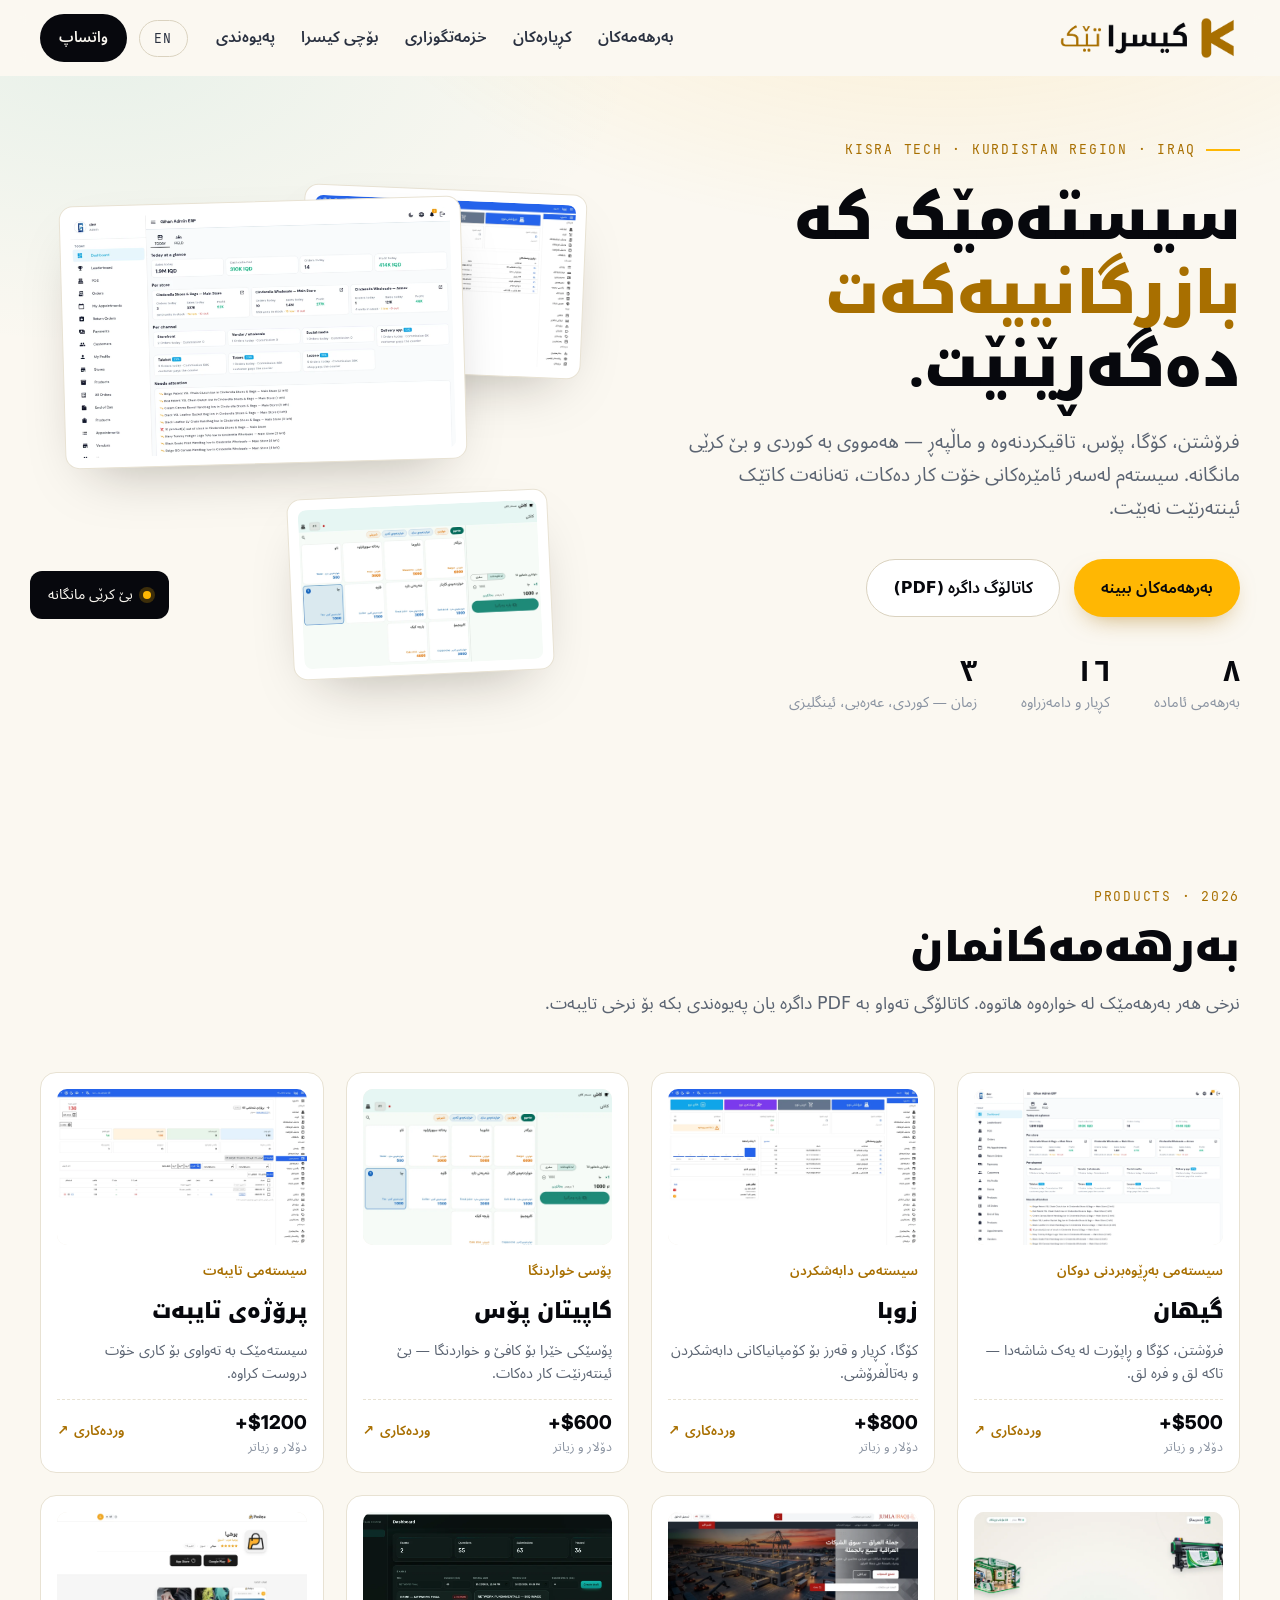
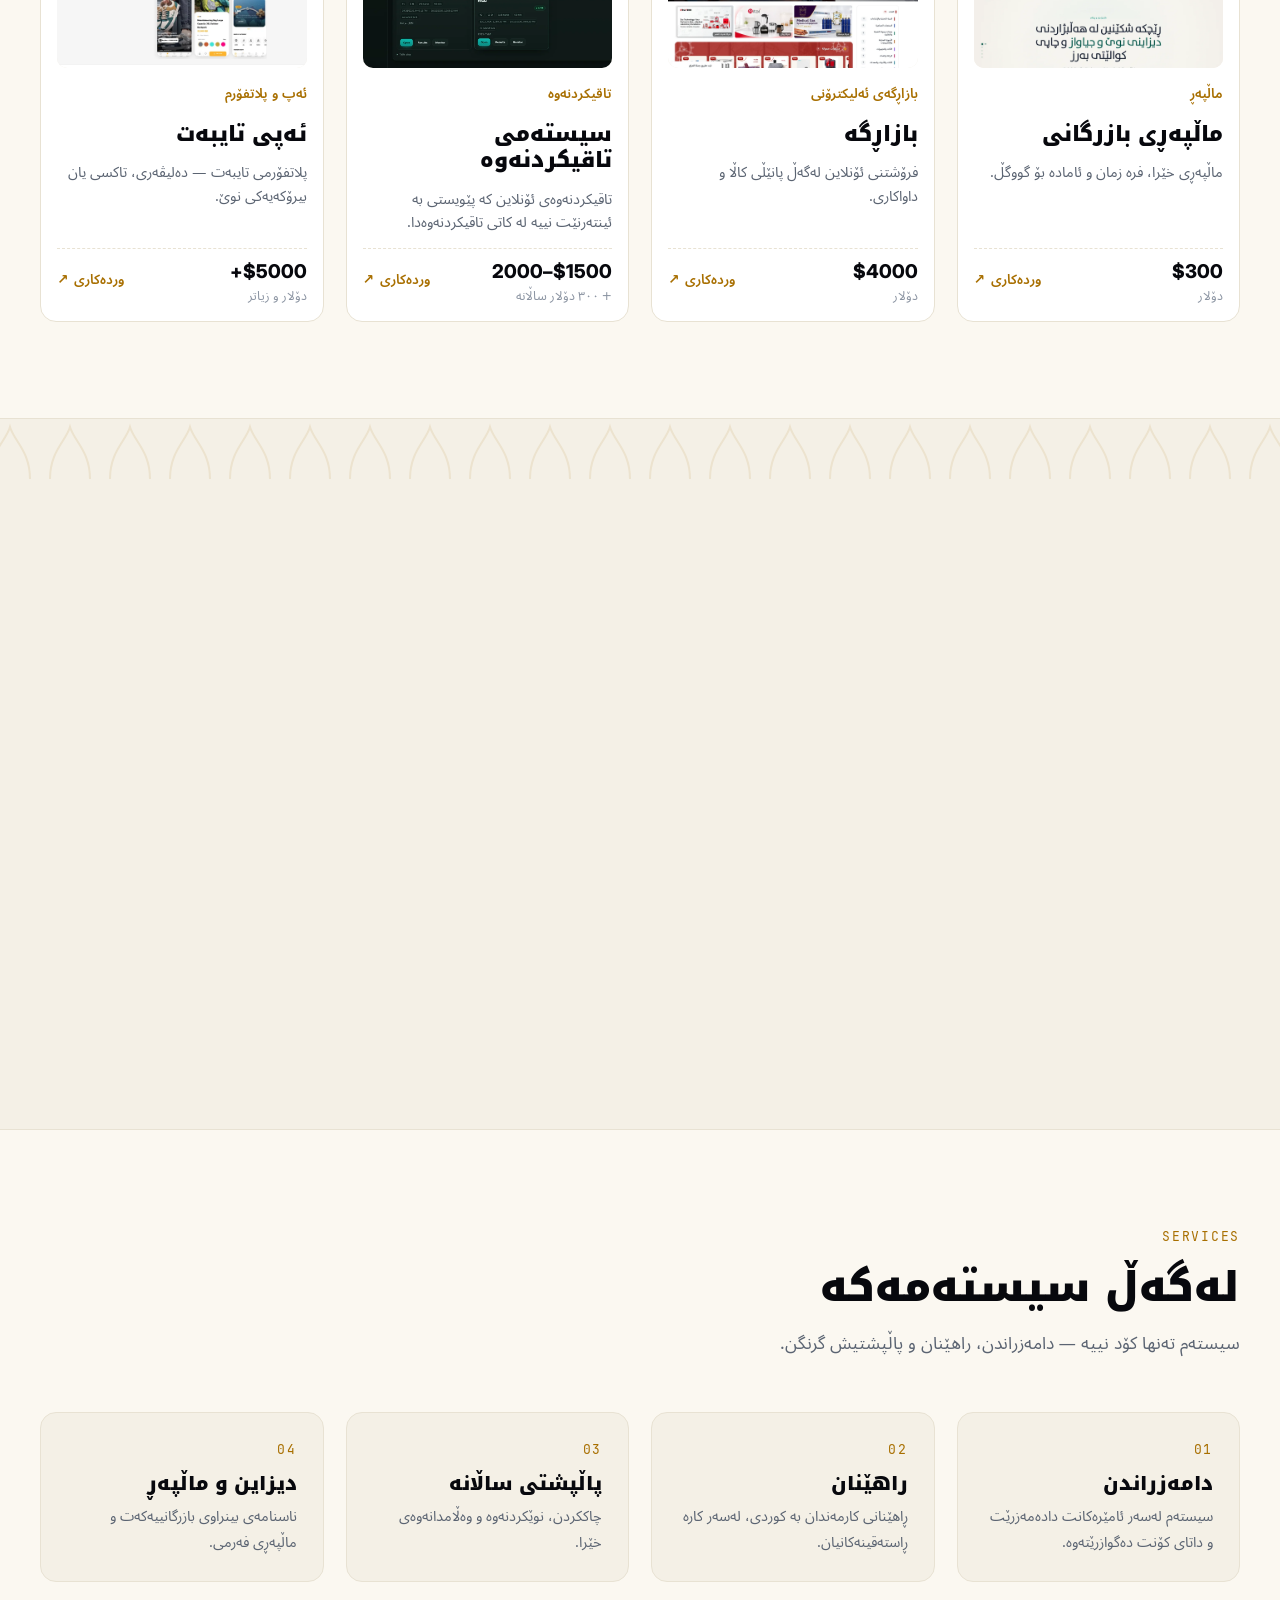
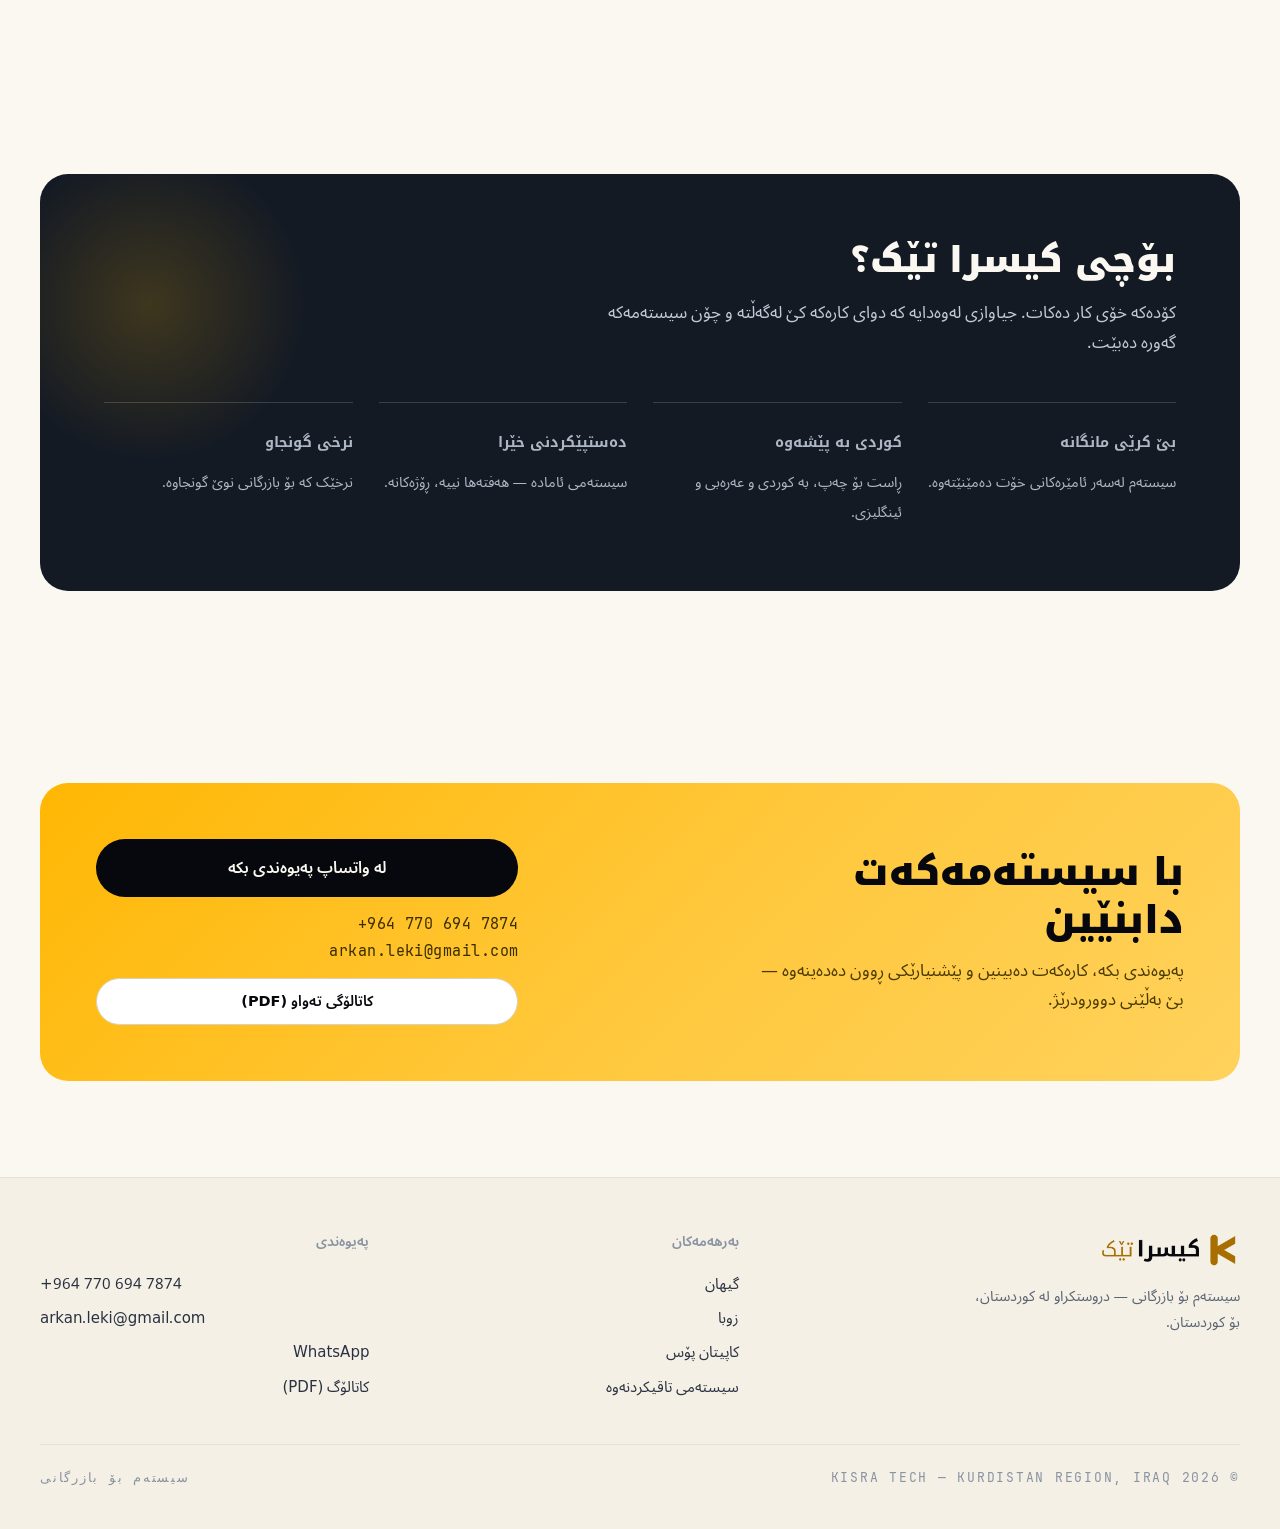
==== index.html @ eba87de1 "Structured data: drop city name per brand rule" ====
<!DOCTYPE html>
<html lang="ckb" dir="rtl">
<head>
<meta charset="utf-8">
<meta name="viewport" content="width=device-width, initial-scale=1">
<title>کیسرا تێک — سیستەم بۆ بازرگانی</title>
<meta name="description" content="کیسرا تێک سیستەمی فرۆشتن، کۆگا، پۆس و تاقیکردنەوە بۆ بازرگانی کوردستان دروست دەکات. کوردی و عەرەبی و ئینگلیزی، بێ کرێی مانگانە. Kisra Tech builds business software for Kurdistan.">
<meta name="theme-color" content="#FBF8F1">
<link rel="icon" href="assets/logo/favicon.png">
<link rel="apple-touch-icon" href="assets/logo/favicon.png">
<link rel="canonical" href="https://arkan-leki.github.io/kisra/">
<!-- Open Graph -->
<meta property="og:type" content="website">
<meta property="og:title" content="کیسرا تێک — سیستەم بۆ بازرگانی">
<meta property="og:description" content="فرۆشتن، کۆگا، پۆس و تاقیکردنەوە — سیستەمێک کە بێ کرێی مانگانە کار دەکات.">
<meta property="og:image" content="https://arkan-leki.github.io/kisra/assets/og-image.jpg">
<meta property="og:url" content="https://arkan-leki.github.io/kisra/">
<meta property="og:locale" content="ckb">
<meta property="og:locale:alternate" content="en">
<meta name="twitter:card" content="summary_large_image">
<link rel="preload" href="assets/fonts/NotoKufiArabic-Black.woff2" as="font" type="font/woff2" crossorigin>
<link rel="preload" href="assets/fonts/NotoSansArabic-Regular.woff2" as="font" type="font/woff2" crossorigin>
<link rel="stylesheet" href="css/styles.css">
<script type="application/ld+json">
{
  "@context":"https://schema.org",
  "@type":"Organization",
  "name":"Kisra Tech",
  "alternateName":"کیسرا تێک",
  "url":"https://arkan-leki.github.io/kisra/",
  "logo":"https://arkan-leki.github.io/kisra/assets/logo/mark-gold.png",
  "slogan":"Structure, in software.",
  "email":"arkan.leki@gmail.com",
  "telephone":"+9647706947874",
  "address":{"@type":"PostalAddress","addressRegion":"Kurdistan Region","addressCountry":"IQ"},
  "areaServed":{"@type":"Place","name":"Kurdistan Region, Iraq"},
  "knowsLanguage":["ckb","ar","en"]
}
</script>
</head>
<body>

<header class="nav" id="nav">
  <div class="wrap nav-in">
    <a class="brand" href="#top" aria-label="Kisra Tech">
      <img class="ku" src="assets/logo/lockup-ku.png" alt="Kisra Tech — کیسرا تێک">
      <img class="en" src="assets/logo/lockup-en.png" alt="Kisra Tech">
    </a>
    <nav class="nav-links" id="navLinks">
      <a href="#products"><span class="ku">بەرهەمەکان</span><span class="en">Products</span></a>
      <a href="#clients"><span class="ku">کڕیارەکان</span><span class="en">Clients</span></a>
      <a href="#services"><span class="ku">خزمەتگوزاری</span><span class="en">Services</span></a>
      <a href="#why"><span class="ku">بۆچی کیسرا</span><span class="en">Why Kisra</span></a>
      <a href="#contact"><span class="ku">پەیوەندی</span><span class="en">Contact</span></a>
    </nav>
    <div class="nav-actions">
      <button class="lang-btn" id="langBtn" aria-label="Switch language">EN</button>
      <a class="btn btn-ink btn-sm" href="https://wa.me/9647706947874" target="_blank" rel="noopener">
        <span class="ku">واتساپ</span><span class="en">WhatsApp</span>
      </a>
      <button class="burger" id="burger" aria-label="Menu" aria-expanded="false"><span></span><span></span><span></span></button>
    </div>
  </div>
</header>

<main id="top">

  <!-- ================= HERO ================= -->
  <section class="hero">
    <div class="wrap hero-grid">
      <div class="hero-copy">
        <div class="mono eyebrow">KISRA TECH · KURDISTAN REGION · IRAQ</div>
        <h1>
          <span class="ku">سیستەمێک کە<br><span class="accent">بازرگانییەکەت</span><br>دەگەڕێنێت.</span>
          <span class="en">Structure,<br><span class="accent">in software.</span></span>
        </h1>
        <p class="hero-sub">
          <span class="ku">فرۆشتن، کۆگا، پۆس، تاقیکردنەوە و ماڵپەڕ — هەمووی بە کوردی و بێ کرێی مانگانە. سیستەم لەسەر ئامێرەکانی خۆت کار دەکات، تەنانەت کاتێک ئینتەرنێت نەبێت.</span>
          <span class="en">Sales, stock, POS, exams and websites — in Kurdish, with no monthly fee. Software that runs on your own machines, even when the internet is down.</span>
        </p>
        <div class="hero-cta">
          <a class="btn btn-gold" href="#products"><span class="ku">بەرهەمەکان ببینە</span><span class="en">See products</span></a>
          <a class="btn btn-ghost" href="assets/pdf/kisra-catalogue-long-a4.pdf" download>
            <span class="ku">کاتالۆگ داگرە (PDF)</span><span class="en">Download catalogue</span>
          </a>
        </div>
        <div class="hero-stats">
          <div class="stat"><b class="ku">٨</b><b class="en">8</b><span class="ku">بەرهەمی ئامادە</span><span class="en">products</span></div>
          <div class="stat"><b class="ku">١٦</b><b class="en">16</b><span class="ku">کڕیار و دامەزراوە</span><span class="en">clients</span></div>
          <div class="stat"><b class="ku">٣</b><b class="en">3</b><span class="ku">زمان — کوردی، عەرەبی، ئینگلیزی</span><span class="en">languages</span></div>
        </div>
      </div>
      <div class="collage" aria-hidden="true">
        <div class="shot-card shot-a"><img src="assets/shots/gihan.webp" alt="" loading="eager"></div>
        <div class="shot-card shot-b"><img src="assets/shots/zuba.webp" alt="" loading="lazy"></div>
        <div class="shot-card shot-c"><img src="assets/shots/kapitan.webp" alt="" loading="lazy"></div>
        <div class="badge-float"><span class="dot"></span><span class="ku">بێ کرێی مانگانە</span><span class="en">No monthly fee</span></div>
      </div>
    </div>
  </section>

  <!-- ================= PRODUCTS ================= -->
  <section class="section" id="products">
    <div class="wrap">
      <div class="section-head reveal">
        <div class="mono kicker">PRODUCTS · 2026</div>
        <h2><span class="ku">بەرهەمەکانمان</span><span class="en">Our products</span></h2>
        <p><span class="ku">نرخی هەر بەرهەمێک لە خوارەوە هاتووە. کاتالۆگی تەواو بە PDF داگرە یان پەیوەندی بکە بۆ نرخی تایبەت.</span>
           <span class="en">Starting prices are shown. Download the full catalogue or get in touch for a tailored quote.</span></p>
      </div>

      <div class="products-grid">
        <!-- 1 -->
        <article class="product reveal">
          <div class="product-shot"><img src="assets/shots/gihan.webp" alt="Gihan dashboard" loading="lazy"></div>
          <div class="product-kind"><span class="ku">سیستەمی بەڕێوەبردنی دوکان</span><span class="en">Retail ERP</span></div>
          <h3><span class="ku">گیهان</span><span class="en">Gihan</span></h3>
          <p><span class="ku">فرۆشتن، کۆگا و ڕاپۆرت لە یەک شاشەدا — تاکە لق و فرە لق.</span><span class="en">Sales, stock and reports in one screen — single or multi-branch.</span></p>
          <div class="product-foot">
            <div class="price">$500+<small class="ku">دۆلار و زیاتر</small><small class="en">from</small></div>
            <a class="product-link" href="assets/pdf/kisra-gihan-sheet.pdf" download><span class="ku">وردەکاری</span><span class="en">Details</span> ↗</a>
          </div>
        </article>
        <!-- 2 -->
        <article class="product reveal">
          <div class="product-shot"><img src="assets/shots/zuba.webp" alt="Zuba dashboard" loading="lazy"></div>
          <div class="product-kind"><span class="ku">سیستەمی دابەشکردن</span><span class="en">Distribution ERP</span></div>
          <h3><span class="ku">زوبا</span><span class="en">Zuba</span></h3>
          <p><span class="ku">کۆگا، کڕیار و قەرز بۆ کۆمپانیاکانی دابەشکردن و بەتاڵفرۆشی.</span><span class="en">Stock, customers and debt for distribution and wholesale companies.</span></p>
          <div class="product-foot">
            <div class="price">$800+<small class="ku">دۆلار و زیاتر</small><small class="en">from</small></div>
            <a class="product-link" href="assets/pdf/kisra-zuba-sheet.pdf" download><span class="ku">وردەکاری</span><span class="en">Details</span> ↗</a>
          </div>
        </article>
        <!-- 3 -->
        <article class="product reveal">
          <div class="product-shot"><img src="assets/shots/kapitan.webp" alt="Kapitan POS" loading="lazy"></div>
          <div class="product-kind"><span class="ku">پۆسی خواردنگا</span><span class="en">Café POS</span></div>
          <h3><span class="ku">کاپیتان پۆس</span><span class="en">Kapitan POS</span></h3>
          <p><span class="ku">پۆسێکی خێرا بۆ کافێ و خواردنگا — بێ ئینتەرنێت کار دەکات.</span><span class="en">A fast POS for cafés and restaurants — works fully offline.</span></p>
          <div class="product-foot">
            <div class="price">$600+<small class="ku">دۆلار و زیاتر</small><small class="en">from</small></div>
            <a class="product-link" href="assets/pdf/kisra-kapitan-sheet.pdf" download><span class="ku">وردەکاری</span><span class="en">Details</span> ↗</a>
          </div>
        </article>
        <!-- 4 -->
        <article class="product reveal">
          <div class="product-shot"><img src="assets/shots/custom.webp" alt="Custom ERP" loading="lazy"></div>
          <div class="product-kind"><span class="ku">سیستەمی تایبەت</span><span class="en">Custom ERP</span></div>
          <h3><span class="ku">پرۆژەی تایبەت</span><span class="en">Custom ERP</span></h3>
          <p><span class="ku">سیستەمێک بە تەواوی بۆ کاری خۆت دروست کراوە.</span><span class="en">A system built around your workflow, end to end.</span></p>
          <div class="product-foot">
            <div class="price">$1200+<small class="ku">دۆلار و زیاتر</small><small class="en">from</small></div>
            <a class="product-link" href="assets/pdf/kisra-custom-sheet.pdf" download><span class="ku">وردەکاری</span><span class="en">Details</span> ↗</a>
          </div>
        </article>
        <!-- 5 -->
        <article class="product reveal">
          <div class="product-shot"><img src="assets/shots/website-shaz.webp" alt="Business website" loading="lazy"></div>
          <div class="product-kind"><span class="ku">ماڵپەڕ</span><span class="en">Website</span></div>
          <h3><span class="ku">ماڵپەڕی بازرگانی</span><span class="en">Business website</span></h3>
          <p><span class="ku">ماڵپەڕی خێرا، فرە زمان و ئامادە بۆ گووگڵ.</span><span class="en">Fast, multilingual and search-ready company site.</span></p>
          <div class="product-foot">
            <div class="price">$300<small class="ku">دۆلار</small><small class="en">one-time</small></div>
            <a class="product-link" href="assets/pdf/kisra-website-sheet.pdf" download><span class="ku">وردەکاری</span><span class="en">Details</span> ↗</a>
          </div>
        </article>
        <!-- 6 -->
        <article class="product reveal">
          <div class="product-shot"><img src="assets/shots/ecommerce-jumla.webp" alt="E-commerce" loading="lazy"></div>
          <div class="product-kind"><span class="ku">بازاڕگەی ئەلیکترۆنی</span><span class="en">E-commerce</span></div>
          <h3><span class="ku">بازاڕگە</span><span class="en">Marketplace</span></h3>
          <p><span class="ku">فرۆشتنی ئۆنلاین لەگەڵ پانێڵی کاڵا و داواکاری.</span><span class="en">Online selling with a full product and order panel.</span></p>
          <div class="product-foot">
            <div class="price">$4000<small class="ku">دۆلار</small><small class="en">one-time</small></div>
            <a class="product-link" href="assets/pdf/kisra-ecommerce-sheet.pdf" download><span class="ku">وردەکاری</span><span class="en">Details</span> ↗</a>
          </div>
        </article>
        <!-- 7 -->
        <article class="product reveal">
          <div class="product-shot"><img src="assets/shots/exam-puplis.webp" alt="Exam system" loading="lazy"></div>
          <div class="product-kind"><span class="ku">تاقیکردنەوە</span><span class="en">Exam system</span></div>
          <h3><span class="ku">سیستەمی تاقیکردنەوە</span><span class="en">Exam system</span></h3>
          <p><span class="ku">تاقیکردنەوەی ئۆنلاین کە پێویستی بە ئینتەرنێت نییە لە کاتی تاقیکردنەوەدا.</span><span class="en">Online exams that need no internet during the test.</span></p>
          <div class="product-foot">
            <div class="price">$1500–2000<small class="ku">+ ٣٠٠ دۆلار ساڵانە</small><small class="en">+ $300/yr</small></div>
            <a class="product-link" href="assets/pdf/kisra-exam-sheet.pdf" download><span class="ku">وردەکاری</span><span class="en">Details</span> ↗</a>
          </div>
        </article>
        <!-- 8 -->
        <article class="product reveal">
          <div class="product-shot"><img src="assets/shots/app-poshya.webp" alt="Custom app" loading="lazy"></div>
          <div class="product-kind"><span class="ku">ئەپ و پلاتفۆرم</span><span class="en">App & platform</span></div>
          <h3><span class="ku">ئەپی تایبەت</span><span class="en">Custom app</span></h3>
          <p><span class="ku">پلاتفۆرمی تایبەت — دەلیڤەری، تاکسی یان بیرۆکەیەکی نوێ.</span><span class="en">A platform of your own — delivery, taxi or a new idea.</span></p>
          <div class="product-foot">
            <div class="price">$5000+<small class="ku">دۆلار و زیاتر</small><small class="en">from</small></div>
            <a class="product-link" href="assets/pdf/kisra-app-sheet.pdf" download><span class="ku">وردەکاری</span><span class="en">Details</span> ↗</a>
          </div>
        </article>
      </div>
    </div>
  </section>

  <!-- ================= CLIENTS ================= -->
  <section class="section clients" id="clients">
    <div class="wrap">
      <h2 class="reveal"><span class="ku">متمانەپێکراو لەلایەن ١٦ کۆمپانیا و دامەزراوە</span><span class="en">Trusted by 16 companies and institutions</span></h2>
      <p class="clients-lead reveal"><span class="ku">سیستەم و ماڵپەڕی ئەم کۆمپانیایانە ئێمە دروستمان کردووە و هەندێکیان هەتا ئێستاش پێیان کار دەکەن.</span><span class="en">We built the systems and sites for these organisations — several still run them today.</span></p>
      <div class="clients-grid reveal" id="clientsGrid">
        <div class="client"><img src="assets/clients/gihan-placeholder.png" alt="" hidden></div>
      </div>
    </div>
  </section>

  <!-- ================= SERVICES ================= -->
  <section class="section" id="services">
    <div class="wrap">
      <div class="section-head reveal">
        <div class="mono kicker">SERVICES</div>
        <h2><span class="ku">لەگەڵ سیستەمەکە</span><span class="en">Along with the system</span></h2>
        <p><span class="ku">سیستەم تەنها کۆد نییە — دامەزراندن، راهێنان و پاڵپشتیش گرنگن.</span><span class="en">Software is not just code — setup, training and support matter as much.</span></p>
      </div>
      <div class="services-grid">
        <div class="service reveal"><div class="num">01</div><h3><span class="ku">دامەزراندن</span><span class="en">Setup</span></h3><p><span class="ku">سیستەم لەسەر ئامێرەکانت دادەمەزرێت و داتای کۆنت دەگوازرێتەوە.</span><span class="en">We install it on your machines and migrate your existing data.</span></p></div>
        <div class="service reveal"><div class="num">02</div><h3><span class="ku">راهێنان</span><span class="en">Training</span></h3><p><span class="ku">ڕاهێنانی کارمەندان بە کوردی، لەسەر کارە ڕاستەقینەکانیان.</span><span class="en">Staff training in Kurdish, on their real daily tasks.</span></p></div>
        <div class="service reveal"><div class="num">03</div><h3><span class="ku">پاڵپشتی ساڵانە</span><span class="en">Yearly support</span></h3><p><span class="ku">چاککردن، نوێکردنەوە و وەڵامدانەوەی خێرا.</span><span class="en">Fixes, updates and fast answers when something breaks.</span></p></div>
        <div class="service reveal"><div class="num">04</div><h3><span class="ku">دیزاین و ماڵپەڕ</span><span class="en">Design & web</span></h3><p><span class="ku">ناسنامەی بینراوی بازرگانییەکەت و ماڵپەڕی فەرمی.</span><span class="en">A visual identity and an official website to match.</span></p></div>
      </div>
    </div>
  </section>

  <!-- ================= WHY ================= -->
  <section class="section" id="why">
    <div class="wrap">
      <div class="why reveal">
        <h2><span class="ku">بۆچی کیسرا تێک؟</span><span class="en">Why Kisra Tech?</span></h2>
        <p class="lead"><span class="ku">کۆدەکە خۆی کار دەکات. جیاوازی لەوەدایە کە دوای کارەکە کێ لەگەڵتە و چۆن سیستەمەکە گەورە دەبێت.</span><span class="en">Anyone can write code. The difference is who stays with you after launch — and how the system grows with you.</span></p>
        <div class="why-grid">
          <div class="why-item"><b><span class="ku">بێ کرێی مانگانە</span><span class="en">No monthly fee</span></b><span><span class="ku">سیستەم لەسەر ئامێرەکانی خۆت دەمێنێتەوە.</span><span class="en">Your system stays on your own machines.</span></span></div>
          <div class="why-item"><b><span class="ku">کوردی بە پێشەوە</span><span class="en">Kurdish-first</span></b><span><span class="ku">ڕاست بۆ چەپ، بە کوردی و عەرەبی و ئینگلیزی.</span><span class="en">Right-to-left, in Kurdish, Arabic and English.</span></span></div>
          <div class="why-item"><b><span class="ku">دەستپێکردنی خێرا</span><span class="en">Fast start</span></b><span><span class="ku">سیستەمی ئامادە — هەفتەها نییە، ڕۆژەکانە.</span><span class="en">Ready-made systems — days, not months.</span></span></div>
          <div class="why-item"><b><span class="ku">نرخی گونجاو</span><span class="en">Fair pricing</span></b><span><span class="ku">نرخێک کە بۆ بازرگانی نوێ گونجاوە.</span><span class="en">A price that suits a new business.</span></span></div>
        </div>
      </div>
    </div>
  </section>

  <!-- ================= CTA ================= -->
  <section class="cta" id="contact">
    <div class="wrap">
      <div class="cta-card reveal">
        <div>
          <h2><span class="ku">با سیستەمەکەت دابنێین</span><span class="en">Let’s set up your system</span></h2>
          <p><span class="ku">پەیوەندی بکە، کارەکەت دەبینین و پێشنیارێکی ڕوون دەدەینەوە — بێ بەڵێنی دوورودرێژ.</span><span class="en">Tell us what you run today. You get a clear plan and a price, with no long promise.</span></p>
        </div>
        <div class="cta-actions">
          <a class="btn btn-ink" href="https://wa.me/9647706947874" target="_blank" rel="noopener"><span class="ku">لە واتساپ پەیوەندی بکە</span><span class="en">Message on WhatsApp</span></a>
          <div class="cta-contact">
            <a href="tel:+9647706947874" dir="ltr">+964 770 694 7874</a><br>
            <a href="mailto:arkan.leki@gmail.com" dir="ltr">arkan.leki@gmail.com</a>
          </div>
          <a class="btn btn-ghost btn-sm" href="assets/pdf/kisra-catalogue-long-a4.pdf" download><span class="ku">کاتالۆگی تەواو (PDF)</span><span class="en">Full catalogue (PDF)</span></a>
        </div>
      </div>
    </div>
  </section>
</main>

<footer>
  <div class="wrap">
    <div class="foot-grid">
      <div class="foot-brand">
        <img class="ku" src="assets/logo/lockup-ku.png" alt="Kisra Tech — کیسرا تێک">
        <img class="en" src="assets/logo/lockup-en.png" alt="Kisra Tech">
        <p><span class="ku">سیستەم بۆ بازرگانی — دروستکراو لە کوردستان، بۆ کوردستان.</span><span class="en">Business software, built in Kurdistan for Kurdistan.</span></p>
      </div>
      <div class="foot-col">
        <h4><span class="ku">بەرهەمەکان</span><span class="en">Products</span></h4>
        <a href="#products"><span class="ku">گیهان</span><span class="en">Gihan</span></a>
        <a href="#products"><span class="ku">زوبا</span><span class="en">Zuba</span></a>
        <a href="#products"><span class="ku">کاپیتان پۆس</span><span class="en">Kapitan POS</span></a>
        <a href="#products"><span class="ku">سیستەمی تاقیکردنەوە</span><span class="en">Exam system</span></a>
      </div>
      <div class="foot-col">
        <h4><span class="ku">پەیوەندی</span><span class="en">Contact</span></h4>
        <a href="tel:+9647706947874" dir="ltr">+964 770 694 7874</a>
        <a href="mailto:arkan.leki@gmail.com" dir="ltr">arkan.leki@gmail.com</a>
        <a href="https://wa.me/9647706947874" target="_blank" rel="noopener">WhatsApp</a>
        <a href="assets/pdf/kisra-catalogue-long-a4.pdf" download><span class="ku">کاتالۆگ (PDF)</span><span class="en">Catalogue (PDF)</span></a>
      </div>
    </div>
    <div class="foot-bottom">
      <span class="mono">© <span id="year">2026</span> KISRA TECH — KURDISTAN REGION, IRAQ</span>
      <span class="mono"><span class="ku">سیستەم بۆ بازرگانی</span><span class="en">Structure, in software.</span></span>
    </div>
  </div>
</footer>

<script src="js/app.js"></script>
</body>
</html>
---- css/styles.css ----
/* ============================================================
   Kisra Tech — site styles
   Brand: paper / ink / gold.  RTL-first (Sorani Kurdish).
   ============================================================ */
@font-face{font-family:'Kufi';src:url('../assets/fonts/NotoKufiArabic-Black.woff2') format('woff2');font-weight:900;font-display:swap}
@font-face{font-family:'Kufi';src:url('../assets/fonts/NotoKufiArabic-Bold.woff2') format('woff2');font-weight:700;font-display:swap}
@font-face{font-family:'SansAr';src:url('../assets/fonts/NotoSansArabic-Regular.woff2') format('woff2');font-weight:400;font-display:swap}
@font-face{font-family:'SansAr';src:url('../assets/fonts/NotoSansArabic-SemiBold.woff2') format('woff2');font-weight:600;font-display:swap}
@font-face{font-family:'SansAr';src:url('../assets/fonts/NotoSansArabic-Bold.woff2') format('woff2');font-weight:700;font-display:swap}
@font-face{font-family:'Inter';src:url('../assets/fonts/Inter-Regular.woff2') format('woff2');font-weight:400;font-display:swap}
@font-face{font-family:'Inter';src:url('../assets/fonts/Inter-SemiBold.woff2') format('woff2');font-weight:600;font-display:swap}
@font-face{font-family:'Inter';src:url('../assets/fonts/Inter-Bold.woff2') format('woff2');font-weight:700;font-display:swap}
@font-face{font-family:'Inter';src:url('../assets/fonts/Inter-ExtraBold.woff2') format('woff2');font-weight:800;font-display:swap}
@font-face{font-family:'Mono';src:url('../assets/fonts/JetBrainsMono-Regular.woff2') format('woff2');font-weight:400;font-display:swap}

:root{
  --paper:#FBF8F1; --paper-100:#F4F0E6; --paper-200:#E8E2D3; --paper-300:#DAD2BF;
  --ink:#07080D; --ink-800:#141A24; --ink-700:#1B2230; --ink-600:#2A3140;
  --slate:#5B6472; --muted:#8A93A1;
  --gold:#FFB703; --gold-300:#FFD25C; --gold-700:#A86F00;
  --teal:#0A9E90;
  --radius:16px; --radius-sm:10px;
  --nav-h:76px;
  --shadow-sm:0 1px 2px rgba(23,18,6,.06), 0 6px 18px -8px rgba(23,18,6,.14);
  --shadow-lg:0 24px 60px -28px rgba(23,18,6,.35);
  --font-body:'SansAr',system-ui,-apple-system,'Segoe UI',sans-serif;
  --font-display:'Kufi','SansAr',system-ui,sans-serif;
  --font-latin:'Inter',system-ui,sans-serif;
  --font-mono:'Mono',ui-monospace,monospace;
}
*,*::before,*::after{box-sizing:border-box}
html{scroll-behavior:smooth;-webkit-text-size-adjust:100%}
body{
  margin:0;background:var(--paper);color:var(--ink);
  font-family:var(--font-body);font-size:17px;line-height:1.75;
  overflow-x:hidden;
}
html[lang="en"] body{font-family:var(--font-latin);line-height:1.7}
img{max-width:100%;display:block}
a{color:inherit;text-decoration:none}
h1,h2,h3{font-family:var(--font-display);line-height:1.25;margin:0;font-weight:900}
html[lang="en"] h1,html[lang="en"] h2,html[lang="en"] h3{font-family:var(--font-latin);font-weight:800;letter-spacing:-.02em}
p{margin:0}
.wrap{width:min(1200px,calc(100% - 48px));margin-inline:auto}
.mono{font-family:var(--font-mono);font-size:12.5px;letter-spacing:.14em;text-transform:uppercase}
html[lang="ckb"] .en{display:none!important}
html[lang="en"] .ku{display:none!important}

/* ---------- buttons ---------- */
.btn{
  display:inline-flex;align-items:center;gap:10px;justify-content:center;
  padding:14px 26px;border-radius:999px;border:1px solid transparent;
  font-family:var(--font-body);font-weight:600;font-size:16px;cursor:pointer;
  transition:transform .18s ease, box-shadow .18s ease, background .18s ease;
  white-space:nowrap;
}
html[lang="en"] .btn{font-family:var(--font-latin)}
.btn:hover{transform:translateY(-2px)}
.btn-gold{background:var(--gold);color:var(--ink);box-shadow:0 10px 26px -12px rgba(168,111,0,.65)}
.btn-gold:hover{background:var(--gold-300)}
.btn-ink{background:var(--ink);color:var(--paper)}
.btn-ink:hover{background:var(--ink-700)}
.btn-ghost{border-color:var(--paper-300);color:var(--ink);background:#fff}
.btn-ghost:hover{border-color:var(--ink);background:var(--paper-100)}
.btn-sm{padding:10px 18px;font-size:14.5px}

/* ---------- nav ---------- */
.nav{
  position:sticky;top:0;z-index:60;height:var(--nav-h);
  backdrop-filter:blur(12px);
  background:rgba(251,248,241,.86);
  border-bottom:1px solid transparent;
  transition:border-color .25s ease, box-shadow .25s ease;
}
.nav.scrolled{border-bottom-color:var(--paper-200);box-shadow:0 8px 30px -22px rgba(23,18,6,.45)}
.nav-in{height:var(--nav-h);display:flex;align-items:center;gap:28px}
.brand img{height:52px;width:auto}
.brand .en,.foot-brand .en{display:none}
html[lang="en"] .brand .en,html[lang="en"] .foot-brand .en{display:block}
html[lang="en"] .brand .ku,html[lang="en"] .foot-brand .ku{display:none!important}
.nav-links{display:flex;align-items:center;gap:26px;margin-inline-start:auto;font-weight:600;font-size:15.5px}
.nav-links a{position:relative;padding:6px 0;color:var(--ink-600)}
.nav-links a::after{content:'';position:absolute;inset-inline:0;bottom:0;height:2px;background:var(--gold);transform:scaleX(0);transition:transform .2s ease}
.nav-links a:hover{color:var(--ink)}
.nav-links a:hover::after{transform:scaleX(1)}
.nav-actions{display:flex;align-items:center;gap:12px}
.lang-btn{
  font-family:var(--font-mono);font-size:12.5px;letter-spacing:.1em;
  background:transparent;border:1px solid var(--paper-300);border-radius:999px;
  padding:9px 14px;cursor:pointer;color:var(--ink-600);
}
.lang-btn:hover{border-color:var(--ink);color:var(--ink)}
.burger{display:none;background:none;border:0;padding:8px;cursor:pointer}
.burger span{display:block;width:22px;height:2px;background:var(--ink);margin:5px 0;border-radius:2px;transition:.2s}

/* ---------- hero ---------- */
.hero{position:relative;padding:56px 0 72px;overflow:hidden}
.hero::before{
  content:'';position:absolute;inset-inline:-10% ;top:-40%;height:120%;
  background:radial-gradient(60% 60% at 70% 10%, rgba(255,183,3,.16), transparent 70%),
             radial-gradient(50% 50% at 15% 30%, rgba(10,158,144,.08), transparent 70%);
  pointer-events:none;
}
.hero-grid{position:relative;display:grid;grid-template-columns:1.05fr .95fr;gap:56px;align-items:center}
.eyebrow{display:inline-flex;align-items:center;gap:10px;color:var(--gold-700);margin-bottom:22px}
.eyebrow::before{content:'';width:34px;height:2px;background:var(--gold)}
.hero h1{font-size:clamp(38px,4.6vw,64px);letter-spacing:-.01em}
.hero h1 .accent{color:var(--gold-700);position:relative;white-space:nowrap}
.hero-sub{margin-top:22px;color:var(--slate);font-size:19px;max-width:52ch}
.hero-cta{display:flex;gap:14px;margin-top:34px;flex-wrap:wrap}
.hero-stats{display:flex;gap:44px;margin-top:38px;flex-wrap:wrap}
.stat b{display:block;font-family:var(--font-display);font-size:30px;line-height:1.1;color:var(--ink)}
html[lang="en"] .stat b{font-family:var(--font-latin);font-weight:800}
.stat span{font-size:14.5px;color:var(--muted)}

/* hero collage */
.collage{position:relative;height:500px;padding-top:10px}
.shot-card{
  position:absolute;background:#fff;border:1px solid var(--paper-200);border-radius:14px;
  padding:10px;box-shadow:var(--shadow-lg);overflow:hidden;
}
.shot-card img{border-radius:8px;width:100%}
.shot-a{width:74%;left:4%;top:26px;z-index:3;transform:rotate(-1.6deg)}
.shot-b{width:52%;right:0;top:14px;z-index:2;transform:rotate(2.4deg)}
.shot-c{width:48%;right:6%;bottom:0;z-index:4;transform:rotate(-2.6deg)}
.badge-float{
  position:absolute;z-index:6;background:var(--ink);color:var(--paper);
  border-radius:12px;padding:12px 18px;box-shadow:var(--shadow-lg);
  display:flex;align-items:center;gap:10px;font-size:14px;
  left:-10px;bottom:56px;
}
.badge-float .dot{width:8px;height:8px;border-radius:50%;background:var(--gold);box-shadow:0 0 0 4px rgba(255,183,3,.22)}

/* ---------- section shell ---------- */
.section{padding:96px 0}
.section-head{max-width:720px;margin-bottom:52px}
.section-head h2{font-size:clamp(30px,3.2vw,44px)}
.section-head p{margin-top:16px;color:var(--slate);font-size:17.5px}
.kicker{color:var(--gold-700);margin-bottom:14px}

/* ---------- products ---------- */
.products-grid{display:grid;grid-template-columns:repeat(4,1fr);gap:22px}
.product{
  background:#fff;border:1px solid var(--paper-200);border-radius:var(--radius);
  padding:16px;display:flex;flex-direction:column;gap:14px;
  transition:transform .22s ease, box-shadow .22s ease, border-color .22s ease;
}
.product:hover{transform:translateY(-6px);box-shadow:var(--shadow-lg);border-color:var(--paper-300)}
.product-shot{border-radius:10px;overflow:hidden;background:var(--paper-100);aspect-ratio:16/10}
.product-shot img{width:100%;height:100%;object-fit:cover;object-position:top center}
.product-kind{color:var(--gold-700);font-size:13.5px;font-weight:600}
.product h3{font-size:21px;margin-top:2px}
.product p{color:var(--slate);font-size:14.5px;line-height:1.6;min-height:44px}
.product-foot{display:flex;align-items:center;justify-content:space-between;margin-top:auto;padding-top:6px;border-top:1px dashed var(--paper-200)}
.price{font-family:var(--font-latin);font-weight:800;font-size:19px;color:var(--ink)}
.price small{font-family:var(--font-body);font-weight:400;font-size:12.5px;color:var(--muted);display:block;line-height:1.3}
.product-link{font-size:13.5px;font-weight:600;color:var(--gold-700);display:inline-flex;align-items:center;gap:6px}
.product-link:hover{color:var(--ink)}

/* ---------- clients ---------- */
.clients{
  background:var(--paper-100);border-block:1px solid var(--paper-200);
  background-image:url("data:image/svg+xml;utf8,<svg xmlns='http://www.w3.org/2000/svg' width='120' height='60' viewBox='0 0 120 60'><g fill='none' stroke='%23A86F00' stroke-opacity='0.10' stroke-width='2'><path d='M10 60 C10 32 26 22 30 8 C34 22 50 32 50 60'/><path d='M70 60 C70 32 86 22 90 8 C94 22 110 32 110 60'/></g></svg>");
  background-position:top center;background-repeat:repeat-x;
}
.clients h2{font-size:clamp(26px,2.6vw,36px);max-width:20ch;margin-inline:auto;text-align:center}
.clients-lead{text-align:center;color:var(--slate);margin-top:14px}
.clients-grid{
  margin-top:46px;display:grid;grid-template-columns:repeat(6,1fr);gap:14px;
}
.client{
  background:#fff;border:1px solid var(--paper-200);border-radius:12px;height:92px;
  display:flex;align-items:center;justify-content:center;padding:16px;
  filter:grayscale(1);opacity:.72;transition:.2s ease;
}
.client:hover{filter:none;opacity:1;transform:translateY(-3px);border-color:var(--gold);box-shadow:var(--shadow-sm)}
.client img{max-height:100%;max-width:100%;object-fit:contain}

/* ---------- services ---------- */
.services-grid{display:grid;grid-template-columns:repeat(4,1fr);gap:22px}
.service{background:var(--paper-100);border:1px solid var(--paper-200);border-radius:var(--radius);padding:26px}
.service .num{font-family:var(--font-mono);font-size:12.5px;color:var(--gold-700);letter-spacing:.14em}
.service h3{font-size:19px;margin:12px 0 8px}
.service p{color:var(--slate);font-size:14.5px}

/* ---------- why / process ---------- */
.why{background:var(--ink-800);color:var(--paper);border-radius:28px;padding:64px;position:relative;overflow:hidden}
.why::after{
  content:'';position:absolute;inset-inline-end:-60px;top:-40px;width:340px;height:340px;
  background:radial-gradient(circle,rgba(255,183,3,.18),transparent 65%);
}
.why h2{font-size:clamp(26px,2.8vw,38px);max-width:24ch}
.why p.lead{color:#C3CAD6;margin-top:16px;max-width:60ch}
.why-grid{display:grid;grid-template-columns:repeat(4,1fr);gap:26px;margin-top:44px;position:relative}
.why-item{border-top:1px solid rgba(255,255,255,.16);padding-top:18px}
.why-item b{display:block;font-family:var(--font-display);font-size:22px;color:var(--paper);margin-bottom:8px}
html[lang="en"] .why-item b{font-family:var(--font-latin);font-weight:800}
.why-item span{color:#AEB7C4;font-size:14.5px}

/* ---------- cta ---------- */
.cta{padding:96px 0}
.cta-card{
  background:linear-gradient(135deg,var(--gold) 0%,#FFC83D 55%,var(--gold-300) 100%);
  border-radius:28px;padding:56px;display:grid;grid-template-columns:1.2fr .8fr;
  gap:32px;align-items:center;color:var(--ink);position:relative;overflow:hidden;
}
.cta-card h2{font-size:clamp(28px,3vw,42px);max-width:18ch}
.cta-card p{margin-top:12px;color:#4A3A00;max-width:44ch}
.cta-actions{display:flex;flex-direction:column;gap:14px;align-items:stretch}
.cta-contact{font-family:var(--font-mono);font-size:15px;letter-spacing:.03em;color:#3A2D00}
.cta-contact a:hover{color:#000;text-decoration:underline}

/* ---------- footer ---------- */
footer{border-top:1px solid var(--paper-200);padding:52px 0 40px;background:var(--paper-100)}
.foot-grid{display:grid;grid-template-columns:1.4fr 1fr 1fr;gap:40px}
.foot-brand img{height:40px;margin-bottom:14px}
.foot-brand p{color:var(--slate);font-size:14.5px;max-width:34ch}
.foot-col h4{font-family:var(--font-body);font-weight:600;font-size:14px;color:var(--muted);margin:0 0 12px}
.foot-col a{display:block;color:var(--ink-600);font-size:15px;padding:4px 0}
.foot-col a:hover{color:var(--ink)}
.foot-bottom{display:flex;justify-content:space-between;gap:16px;margin-top:40px;padding-top:22px;border-top:1px solid var(--paper-200);color:var(--muted);font-size:13px;flex-wrap:wrap}

/* ---------- reveal ---------- */
.reveal{opacity:0;transform:translateY(18px);transition:opacity .6s cubic-bezier(.2,.7,.2,1),transform .6s cubic-bezier(.2,.7,.2,1)}
.reveal.in{opacity:1;transform:none}
@media (prefers-reduced-motion:reduce){.reveal{opacity:1;transform:none;transition:none}}

/* ---------- responsive ---------- */
@media (max-width:1080px){
  .products-grid{grid-template-columns:repeat(2,1fr)}
  .services-grid{grid-template-columns:repeat(2,1fr)}
  .why-grid{grid-template-columns:repeat(2,1fr)}
  .clients-grid{grid-template-columns:repeat(4,1fr)}
  .hero-grid{grid-template-columns:1fr;gap:40px}
  .collage{height:420px;order:-1}
  .cta-card{grid-template-columns:1fr;padding:40px}
  .why{padding:44px}
}
@media (max-width:760px){
  .wrap{width:calc(100% - 32px)}
  .nav-links{
    position:fixed;inset-inline:0;top:var(--nav-h);background:var(--paper);
    flex-direction:column;align-items:flex-start;gap:6px;padding:18px 24px 26px;
    border-bottom:1px solid var(--paper-200);transform:translateY(-130%);
    transition:transform .28s ease;box-shadow:var(--shadow-lg);
  }
  .nav-links.open{transform:none}
  .nav-links a{font-size:17px;width:100%;padding:10px 0}
  .burger{display:block}
  .nav-actions .btn{display:none}
  .section{padding:68px 0}
  .products-grid,.services-grid{grid-template-columns:1fr}
  .clients-grid{grid-template-columns:repeat(3,1fr)}
  .client{height:76px;padding:12px}
  .why-grid{grid-template-columns:1fr}
  .hero{padding:40px 0 64px}
  .hero-stats{display:grid;grid-template-columns:repeat(3,1fr);gap:14px;margin-top:28px}
  .stat b{font-size:26px}
  .stat span{font-size:12.5px;line-height:1.4}
  .eyebrow{font-size:10.5px;letter-spacing:.08em}
  .collage{height:330px}
  .badge-float{display:none}
  .foot-grid{grid-template-columns:1fr;gap:28px}
  .cta{padding:64px 0}
}
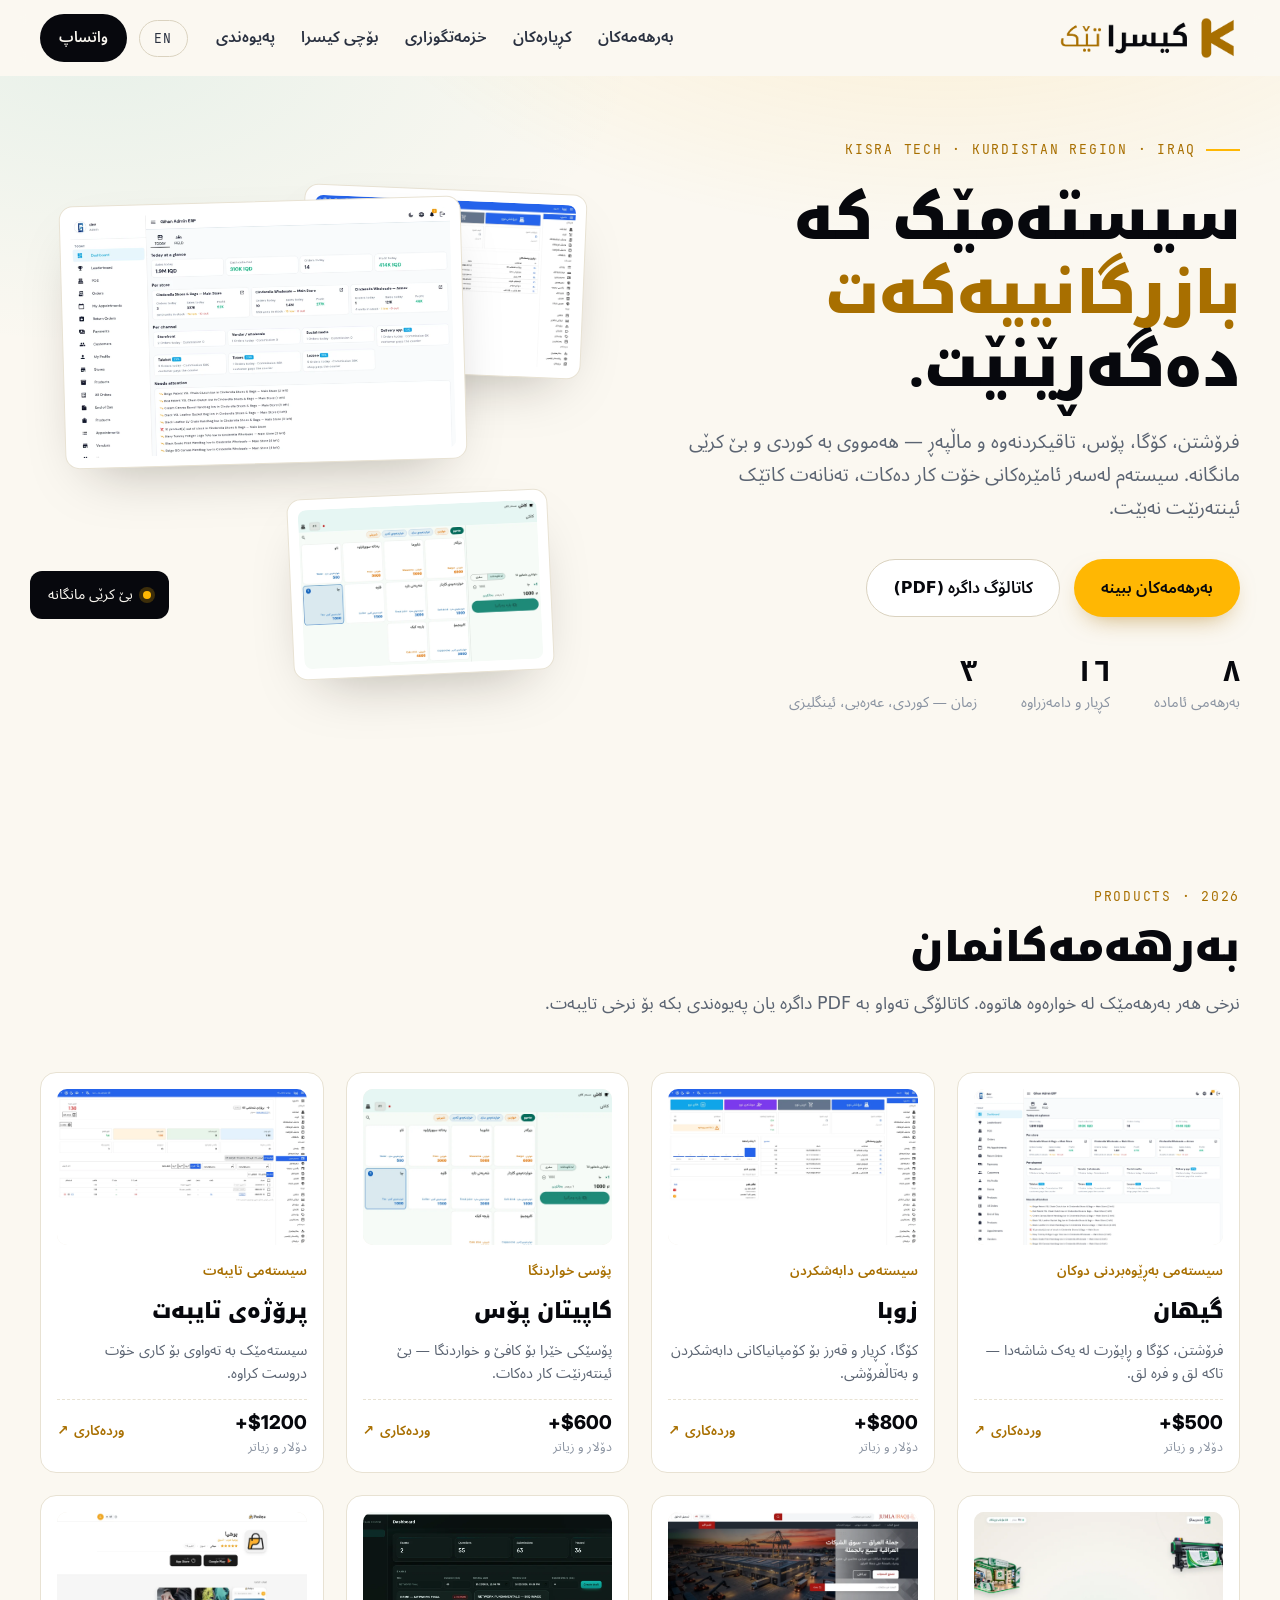
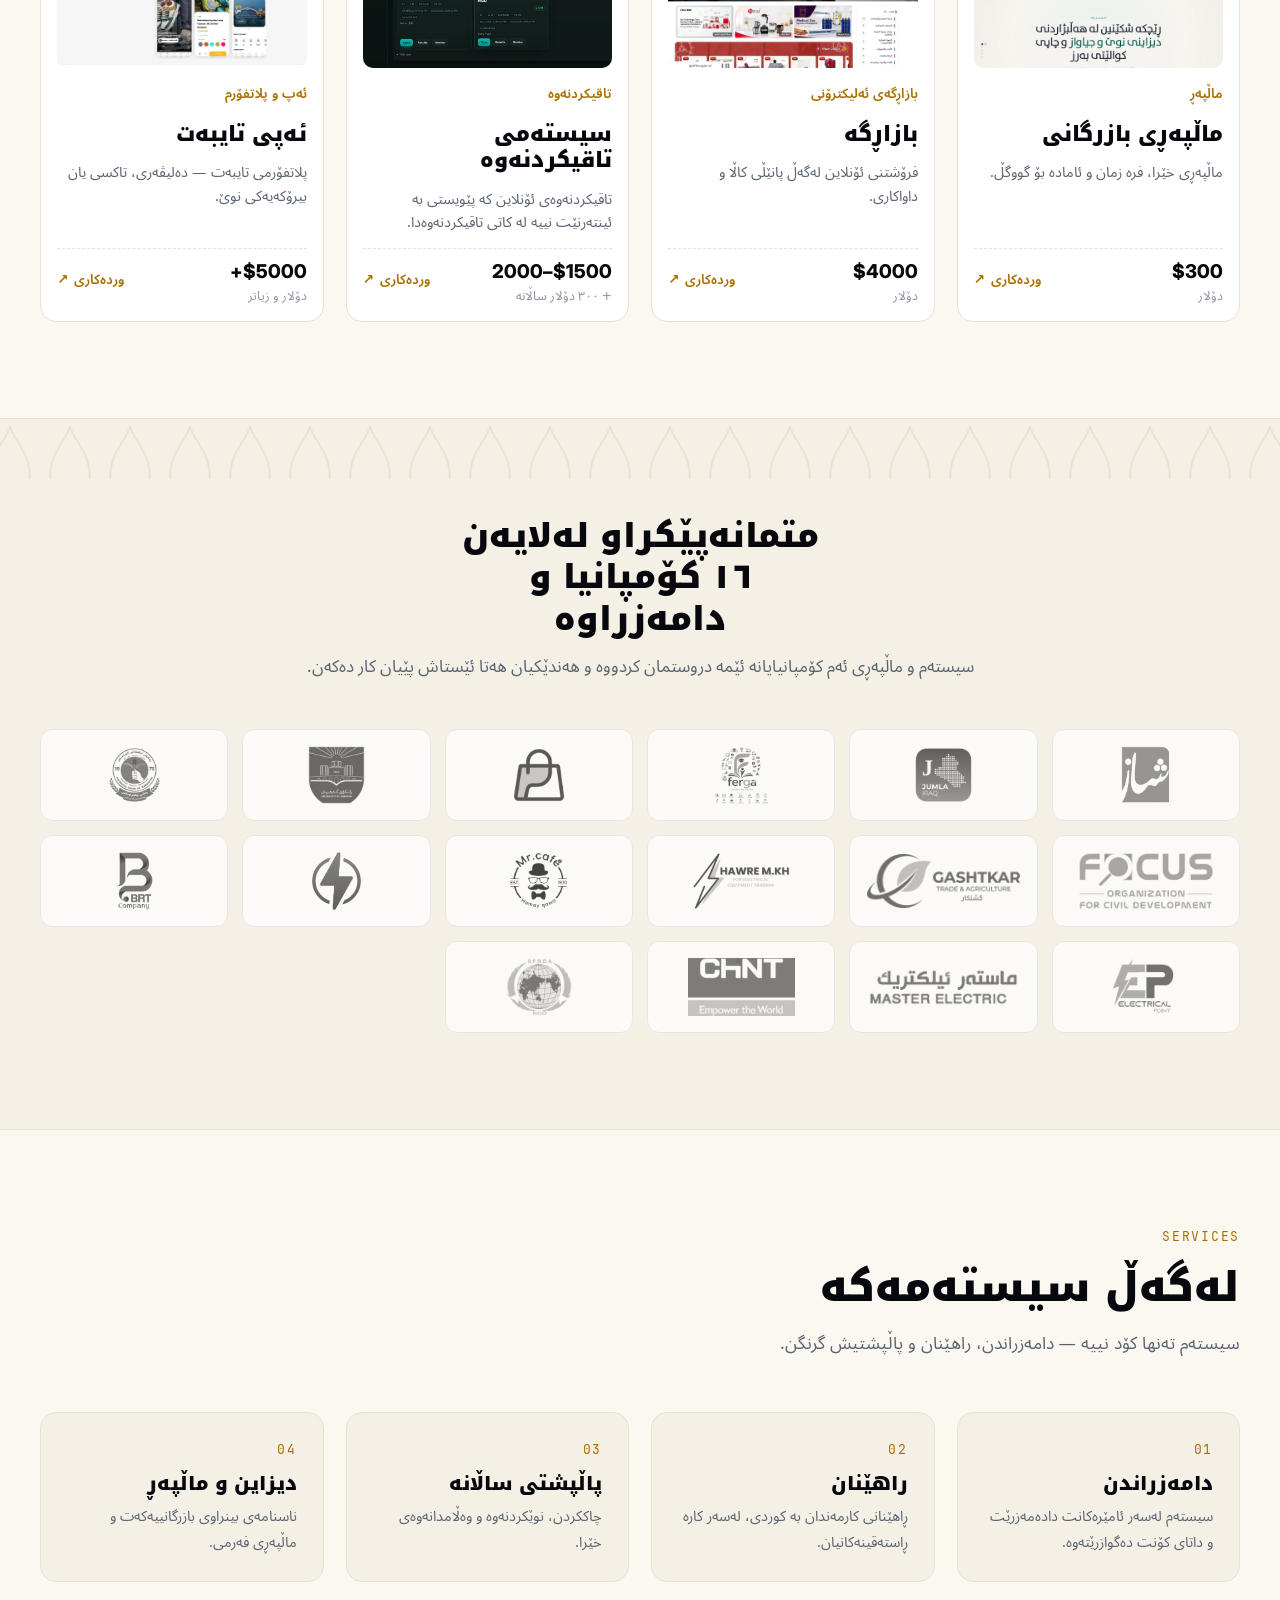
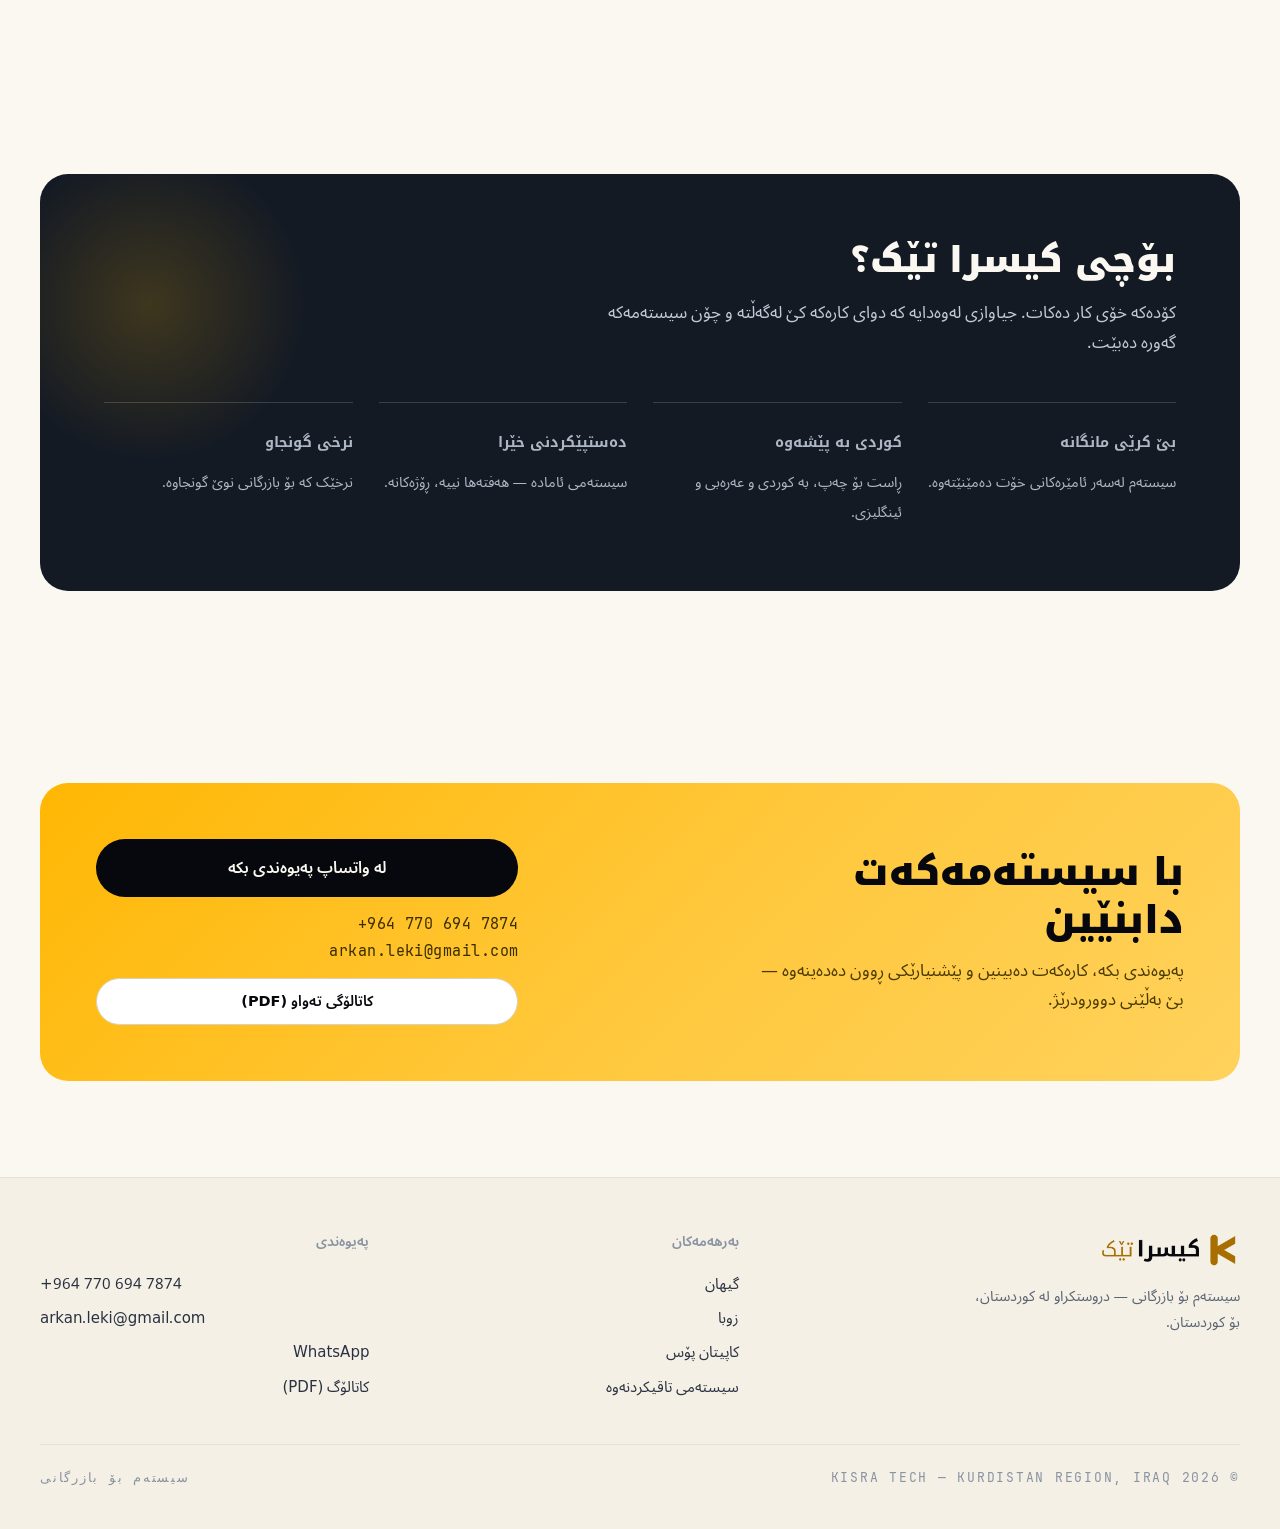
==== commit 9925535b: "Add 8 product pages: overview, features, screens, PDF previews and marketing PDF downloads" ====
--- a/index.html
+++ b/index.html
@@ -118,7 +118,7 @@
           <p><span class="ku">فرۆشتن، کۆگا و ڕاپۆرت لە یەک شاشەدا — تاکە لق و فرە لق.</span><span class="en">Sales, stock and reports in one screen — single or multi-branch.</span></p>
           <div class="product-foot">
             <div class="price">$500+<small class="ku">دۆلار و زیاتر</small><small class="en">from</small></div>
-            <a class="product-link" href="assets/pdf/kisra-gihan-sheet.pdf" download><span class="ku">وردەکاری</span><span class="en">Details</span> ↗</a>
+            <a class="product-link" href="products/gihan.html"><span class="ku">وردەکاری</span><span class="en">Details</span> ↗</a>
           </div>
         </article>
         <!-- 2 -->
@@ -129,7 +129,7 @@
           <p><span class="ku">کۆگا، کڕیار و قەرز بۆ کۆمپانیاکانی دابەشکردن و بەتاڵفرۆشی.</span><span class="en">Stock, customers and debt for distribution and wholesale companies.</span></p>
           <div class="product-foot">
             <div class="price">$800+<small class="ku">دۆلار و زیاتر</small><small class="en">from</small></div>
-            <a class="product-link" href="assets/pdf/kisra-zuba-sheet.pdf" download><span class="ku">وردەکاری</span><span class="en">Details</span> ↗</a>
+            <a class="product-link" href="products/zuba.html"><span class="ku">وردەکاری</span><span class="en">Details</span> ↗</a>
           </div>
         </article>
         <!-- 3 -->
@@ -140,7 +140,7 @@
           <p><span class="ku">پۆسێکی خێرا بۆ کافێ و خواردنگا — بێ ئینتەرنێت کار دەکات.</span><span class="en">A fast POS for cafés and restaurants — works fully offline.</span></p>
           <div class="product-foot">
             <div class="price">$600+<small class="ku">دۆلار و زیاتر</small><small class="en">from</small></div>
-            <a class="product-link" href="assets/pdf/kisra-kapitan-sheet.pdf" download><span class="ku">وردەکاری</span><span class="en">Details</span> ↗</a>
+            <a class="product-link" href="products/kapitan.html"><span class="ku">وردەکاری</span><span class="en">Details</span> ↗</a>
           </div>
         </article>
         <!-- 4 -->
@@ -151,7 +151,7 @@
           <p><span class="ku">سیستەمێک بە تەواوی بۆ کاری خۆت دروست کراوە.</span><span class="en">A system built around your workflow, end to end.</span></p>
           <div class="product-foot">
             <div class="price">$1200+<small class="ku">دۆلار و زیاتر</small><small class="en">from</small></div>
-            <a class="product-link" href="assets/pdf/kisra-custom-sheet.pdf" download><span class="ku">وردەکاری</span><span class="en">Details</span> ↗</a>
+            <a class="product-link" href="products/custom.html"><span class="ku">وردەکاری</span><span class="en">Details</span> ↗</a>
           </div>
         </article>
         <!-- 5 -->
@@ -162,7 +162,7 @@
           <p><span class="ku">ماڵپەڕی خێرا، فرە زمان و ئامادە بۆ گووگڵ.</span><span class="en">Fast, multilingual and search-ready company site.</span></p>
           <div class="product-foot">
             <div class="price">$300<small class="ku">دۆلار</small><small class="en">one-time</small></div>
-            <a class="product-link" href="assets/pdf/kisra-website-sheet.pdf" download><span class="ku">وردەکاری</span><span class="en">Details</span> ↗</a>
+            <a class="product-link" href="products/website.html"><span class="ku">وردەکاری</span><span class="en">Details</span> ↗</a>
           </div>
         </article>
         <!-- 6 -->
@@ -173,7 +173,7 @@
           <p><span class="ku">فرۆشتنی ئۆنلاین لەگەڵ پانێڵی کاڵا و داواکاری.</span><span class="en">Online selling with a full product and order panel.</span></p>
           <div class="product-foot">
             <div class="price">$4000<small class="ku">دۆلار</small><small class="en">one-time</small></div>
-            <a class="product-link" href="assets/pdf/kisra-ecommerce-sheet.pdf" download><span class="ku">وردەکاری</span><span class="en">Details</span> ↗</a>
+            <a class="product-link" href="products/ecommerce.html"><span class="ku">وردەکاری</span><span class="en">Details</span> ↗</a>
           </div>
         </article>
         <!-- 7 -->
@@ -184,7 +184,7 @@
           <p><span class="ku">تاقیکردنەوەی ئۆنلاین کە پێویستی بە ئینتەرنێت نییە لە کاتی تاقیکردنەوەدا.</span><span class="en">Online exams that need no internet during the test.</span></p>
           <div class="product-foot">
             <div class="price">$1500–2000<small class="ku">+ ٣٠٠ دۆلار ساڵانە</small><small class="en">+ $300/yr</small></div>
-            <a class="product-link" href="assets/pdf/kisra-exam-sheet.pdf" download><span class="ku">وردەکاری</span><span class="en">Details</span> ↗</a>
+            <a class="product-link" href="products/exam.html"><span class="ku">وردەکاری</span><span class="en">Details</span> ↗</a>
           </div>
         </article>
         <!-- 8 -->
@@ -195,7 +195,7 @@
           <p><span class="ku">پلاتفۆرمی تایبەت — دەلیڤەری، تاکسی یان بیرۆکەیەکی نوێ.</span><span class="en">A platform of your own — delivery, taxi or a new idea.</span></p>
           <div class="product-foot">
             <div class="price">$5000+<small class="ku">دۆلار و زیاتر</small><small class="en">from</small></div>
-            <a class="product-link" href="assets/pdf/kisra-app-sheet.pdf" download><span class="ku">وردەکاری</span><span class="en">Details</span> ↗</a>
+            <a class="product-link" href="products/app.html"><span class="ku">وردەکاری</span><span class="en">Details</span> ↗</a>
           </div>
         </article>
       </div>
--- a/css/styles.css
+++ b/css/styles.css
@@ -263,3 +263,59 @@
   .foot-grid{grid-template-columns:1fr;gap:28px}
   .cta{padding:64px 0}
 }
+
+/* ============================================================
+   PRODUCT PAGES
+   ============================================================ */
+.product-page{display:block}
+.crumbs{display:flex;gap:8px;align-items:center;color:var(--muted);font-size:14px;margin-bottom:26px;flex-wrap:wrap}
+.crumbs a{color:var(--slate)}
+.crumbs a:hover{color:var(--ink)}
+.crumbs b{color:var(--ink);font-weight:600}
+.pp-hero{padding:48px 0 64px;background:
+  radial-gradient(50% 60% at 78% 0%, rgba(255,183,3,.12), transparent 65%),
+  linear-gradient(180deg,var(--paper) 0%,var(--paper) 70%,var(--paper-100) 100%)}
+.pp-hero-grid{display:grid;grid-template-columns:1fr 1.05fr;gap:48px;align-items:center}
+.pp-hero h1{font-size:clamp(34px,4vw,56px);margin:10px 0 14px}
+.pp-tag{color:var(--slate);font-size:18px;max-width:46ch}
+.pp-meta{display:flex;align-items:center;gap:26px;margin-top:28px;flex-wrap:wrap}
+.pp-price b{display:block;font-family:var(--font-latin);font-weight:800;font-size:34px;line-height:1.1}
+.pp-price small{font-size:14px;color:var(--slate)}
+.pp-shot{border-radius:18px;overflow:hidden;border:1px solid var(--paper-200);box-shadow:var(--shadow-lg);background:#fff}
+.pp-shot img{width:100%;height:auto}
+.pp-2col{display:grid;grid-template-columns:1fr 1fr;gap:56px}
+.pp-2col h2{font-size:clamp(24px,2.4vw,32px);margin:10px 0 18px}
+.pp-overview{color:var(--slate);font-size:16.5px;line-height:1.85}
+.pp-tech{display:flex;gap:8px;flex-wrap:wrap;margin-top:24px}
+.chip{font-family:var(--font-mono);font-size:11.5px;letter-spacing:.1em;text-transform:uppercase;color:var(--gold-700);border:1px solid var(--paper-300);background:#fff;border-radius:999px;padding:7px 12px}
+.check-list{list-style:none;margin:0;padding:0;display:flex;flex-direction:column;gap:12px}
+.check-list li{position:relative;padding-inline-start:30px;color:var(--ink-600);font-size:15.5px}
+.check-list li::before{content:'';position:absolute;inset-inline-start:0;top:.55em;width:14px;height:2px;background:var(--gold)}
+.shots-grid{display:grid;grid-template-columns:repeat(2,1fr);gap:20px;margin-top:22px}
+.shots-grid figure{margin:0;border-radius:14px;overflow:hidden;border:1px solid var(--paper-200);background:#fff;box-shadow:var(--shadow-sm)}
+.shots-grid img{width:100%;height:auto;display:block}
+.pp-downloads{background:var(--paper-100);border-block:1px solid var(--paper-200)}
+.pp-note{color:var(--slate);margin-top:12px}
+.dl-grid{display:grid;grid-template-columns:repeat(2,1fr);gap:14px;margin-top:28px}
+.dl-card{display:flex;align-items:center;gap:14px;background:#fff;border:1px solid var(--paper-200);border-radius:12px;padding:16px 18px;transition:.2s}
+.dl-card:hover{border-color:var(--gold);transform:translateY(-2px);box-shadow:var(--shadow-sm)}
+.dl-ext{font-family:var(--font-mono);font-size:10.5px;letter-spacing:.12em;background:var(--ink);color:var(--paper);border-radius:6px;padding:4px 7px}
+.dl-card b{font-weight:600;font-size:15px}
+.dl-arrow{margin-inline-start:auto;color:var(--gold-700);font-size:18px}
+.pdf-preview{margin-top:32px;background:#fff;border:1px solid var(--paper-200);border-radius:14px;overflow:hidden}
+.pdf-preview-head{display:flex;justify-content:space-between;align-items:center;padding:12px 18px;border-bottom:1px solid var(--paper-200);color:var(--muted)}
+.pdf-thumb{display:block;background:var(--paper-100)}
+.pdf-thumb img{width:100%;max-height:820px;object-fit:cover;object-position:top center;display:block}
+.pdf-thumb:hover img{opacity:.94}
+.faq-list{margin-top:24px;display:flex;flex-direction:column;gap:10px;max-width:860px}
+.faq-item{background:#fff;border:1px solid var(--paper-200);border-radius:12px;padding:16px 20px}
+.faq-item summary{cursor:pointer;font-weight:600;list-style:none}
+.faq-item summary::-webkit-details-marker{display:none}
+.faq-item summary::before{content:'+';color:var(--gold-700);margin-inline-end:10px;font-weight:700}
+.faq-item[open] summary::before{content:'–'}
+.faq-item p{color:var(--slate);margin-top:10px;font-size:15px}
+@media (max-width:1080px){
+  .pp-hero-grid,.pp-2col{grid-template-columns:1fr;gap:32px}
+  .shots-grid,.dl-grid{grid-template-columns:1fr}
+  .pdf-preview iframe{height:460px}
+}
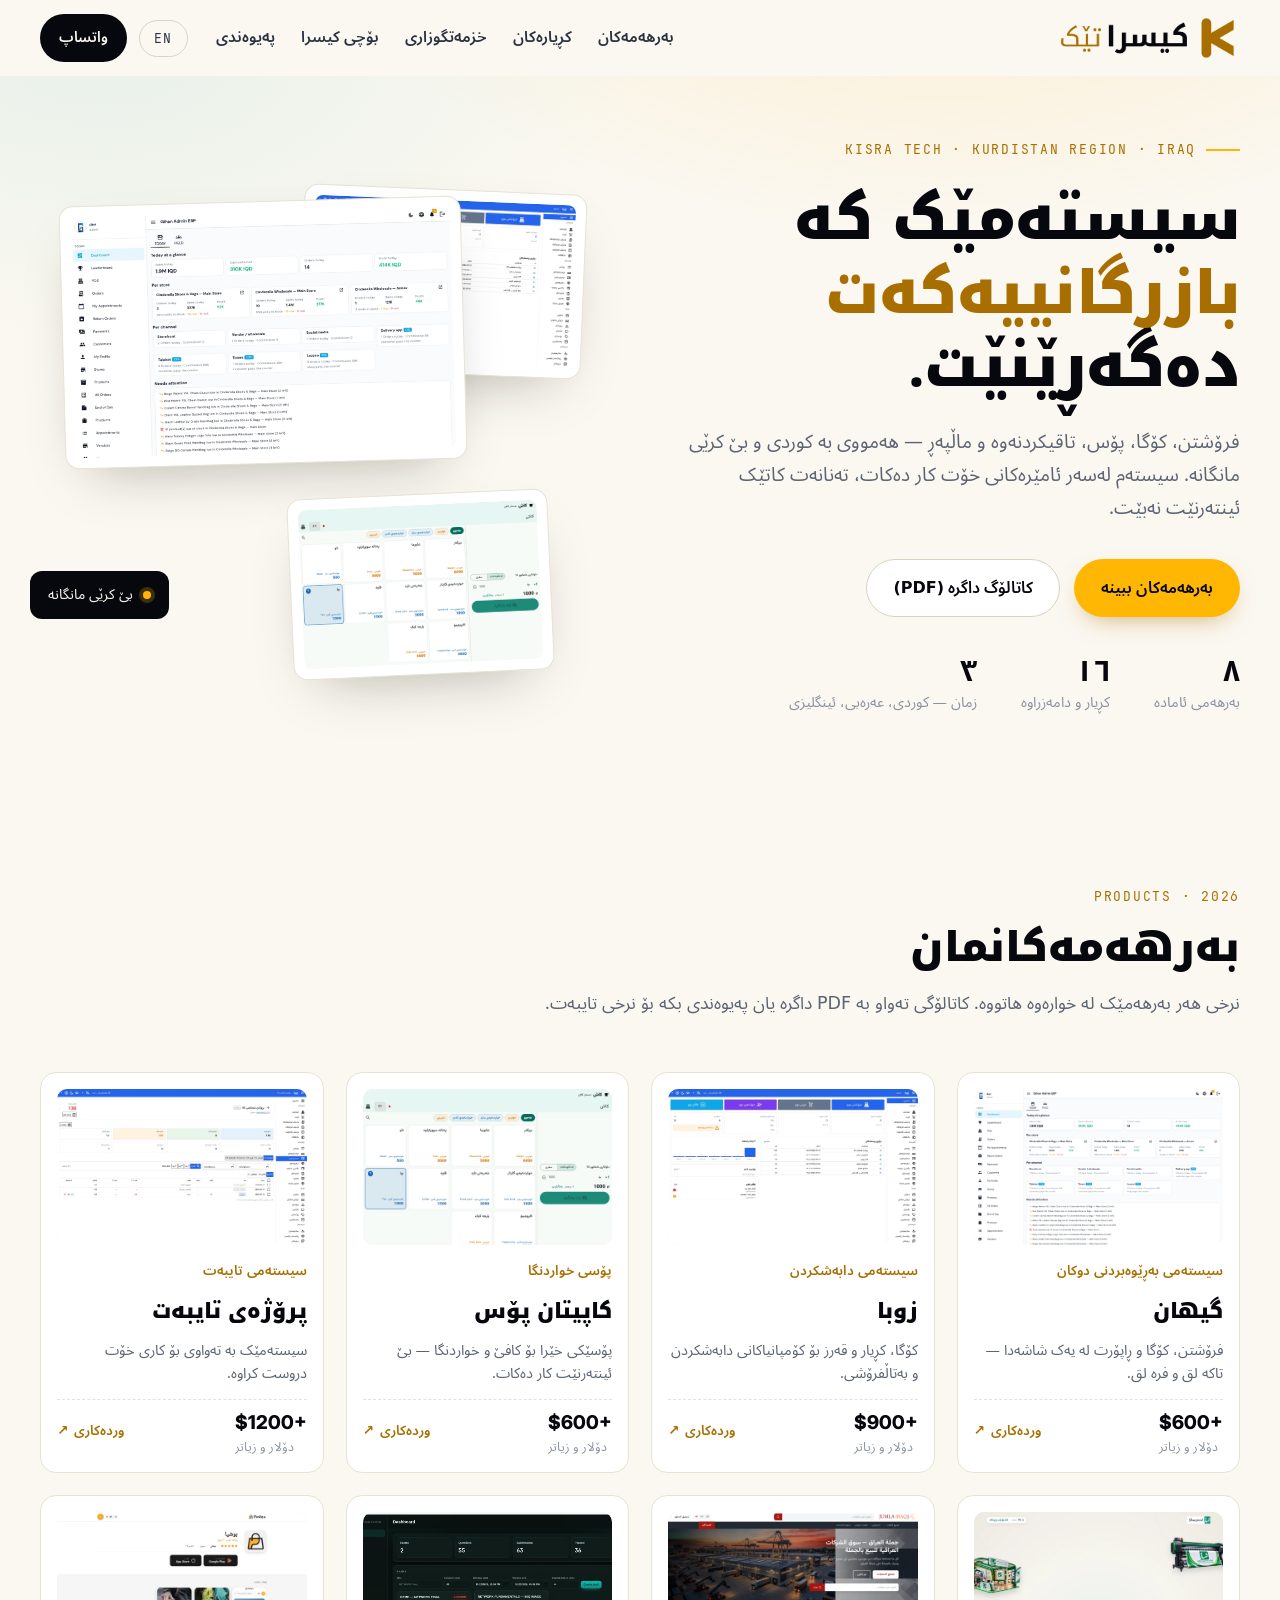
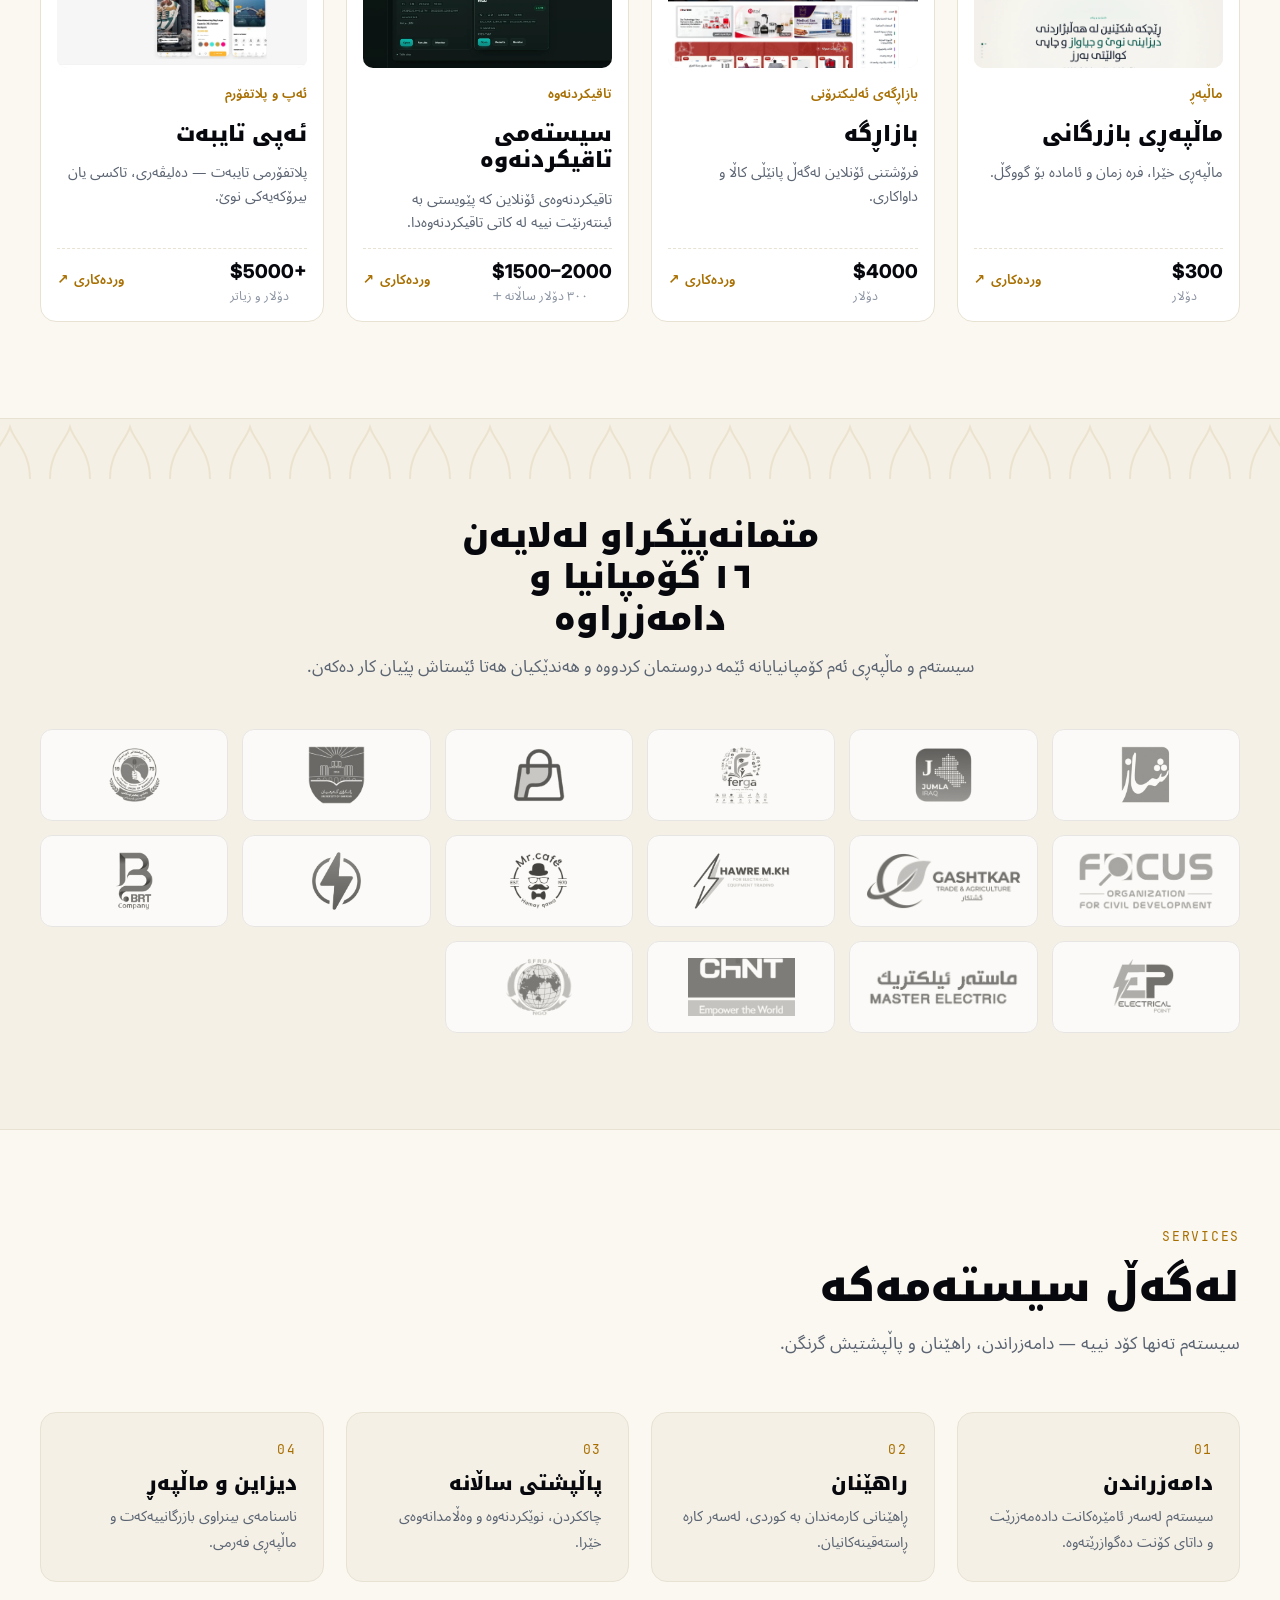
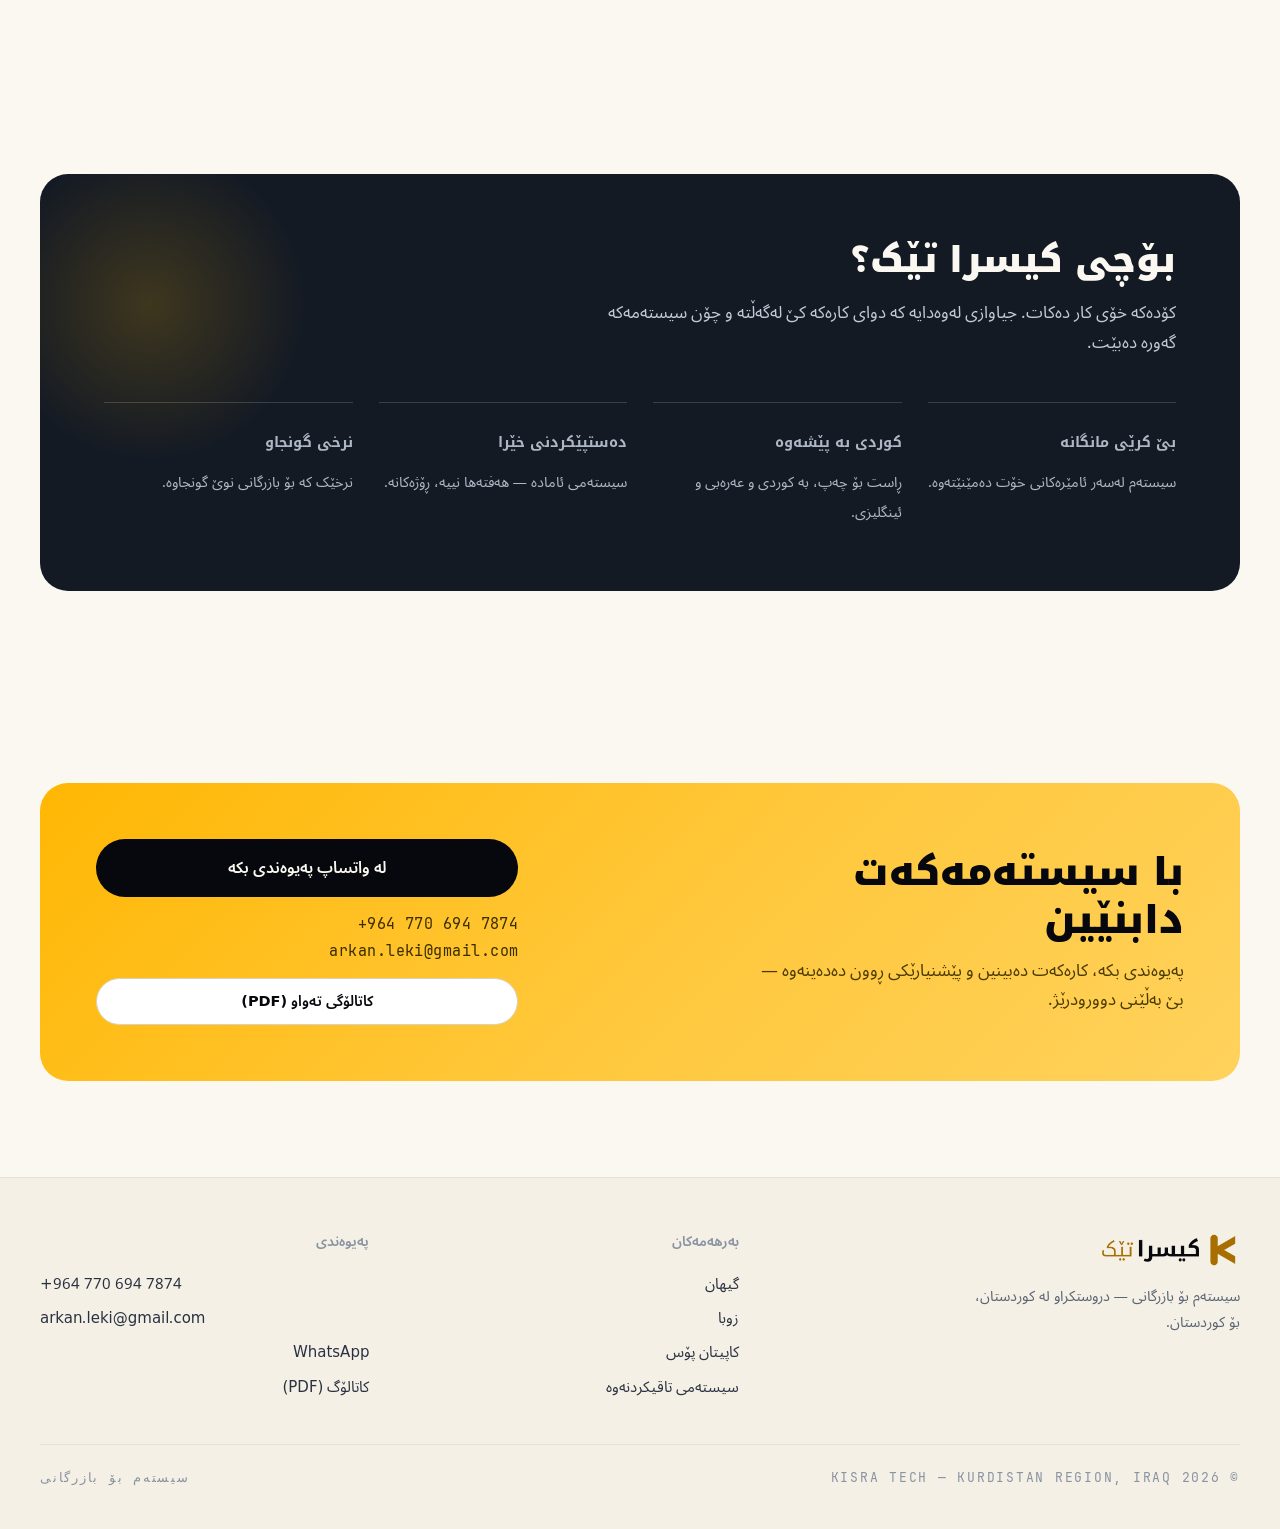
==== commit 445b0221: "Reprice: Gihan $600+, Zuba $900+ across site, PDFs and package ladder" ====
--- a/index.html
+++ b/index.html
@@ -117,7 +117,7 @@
           <h3><span class="ku">گیهان</span><span class="en">Gihan</span></h3>
           <p><span class="ku">فرۆشتن، کۆگا و ڕاپۆرت لە یەک شاشەدا — تاکە لق و فرە لق.</span><span class="en">Sales, stock and reports in one screen — single or multi-branch.</span></p>
           <div class="product-foot">
-            <div class="price">$500+<small class="ku">دۆلار و زیاتر</small><small class="en">from</small></div>
+            <div class="price">$600+<small class="ku">دۆلار و زیاتر</small><small class="en">from</small></div>
             <a class="product-link" href="products/gihan.html"><span class="ku">وردەکاری</span><span class="en">Details</span> ↗</a>
           </div>
         </article>
@@ -128,7 +128,7 @@
           <h3><span class="ku">زوبا</span><span class="en">Zuba</span></h3>
           <p><span class="ku">کۆگا، کڕیار و قەرز بۆ کۆمپانیاکانی دابەشکردن و بەتاڵفرۆشی.</span><span class="en">Stock, customers and debt for distribution and wholesale companies.</span></p>
           <div class="product-foot">
-            <div class="price">$800+<small class="ku">دۆلار و زیاتر</small><small class="en">from</small></div>
+            <div class="price">$900+<small class="ku">دۆلار و زیاتر</small><small class="en">from</small></div>
             <a class="product-link" href="products/zuba.html"><span class="ku">وردەکاری</span><span class="en">Details</span> ↗</a>
           </div>
         </article>
--- a/css/styles.css
+++ b/css/styles.css
@@ -152,7 +152,7 @@
 .product h3{font-size:21px;margin-top:2px}
 .product p{color:var(--slate);font-size:14.5px;line-height:1.6;min-height:44px}
 .product-foot{display:flex;align-items:center;justify-content:space-between;margin-top:auto;padding-top:6px;border-top:1px dashed var(--paper-200)}
-.price{font-family:var(--font-latin);font-weight:800;font-size:19px;color:var(--ink)}
+.price{font-family:var(--font-latin);font-weight:800;font-size:19px;color:var(--ink);direction:ltr;unicode-bidi:isolate}
 .price small{font-family:var(--font-body);font-weight:400;font-size:12.5px;color:var(--muted);display:block;line-height:1.3}
 .product-link{font-size:13.5px;font-weight:600;color:var(--gold-700);display:inline-flex;align-items:center;gap:6px}
 .product-link:hover{color:var(--ink)}
@@ -279,7 +279,7 @@
 .pp-hero h1{font-size:clamp(34px,4vw,56px);margin:10px 0 14px}
 .pp-tag{color:var(--slate);font-size:18px;max-width:46ch}
 .pp-meta{display:flex;align-items:center;gap:26px;margin-top:28px;flex-wrap:wrap}
-.pp-price b{display:block;font-family:var(--font-latin);font-weight:800;font-size:34px;line-height:1.1}
+.pp-price b{display:block;font-family:var(--font-latin);font-weight:800;font-size:34px;line-height:1.1;direction:ltr;unicode-bidi:isolate;text-align:start}
 .pp-price small{font-size:14px;color:var(--slate)}
 .pp-shot{border-radius:18px;overflow:hidden;border:1px solid var(--paper-200);box-shadow:var(--shadow-lg);background:#fff}
 .pp-shot img{width:100%;height:auto}
@@ -319,3 +319,34 @@
   .shots-grid,.dl-grid{grid-template-columns:1fr}
   .pdf-preview iframe{height:460px}
 }
+
+/* ---------- product page: why / how / stats / features / packages ---------- */
+.why-list{display:flex;flex-direction:column;gap:18px;margin-top:6px}
+.why-item-light{border-top:1px solid var(--paper-200);padding-top:14px}
+.why-item-light b{display:block;font-size:17px;margin-bottom:6px}
+.why-item-light p{color:var(--slate);font-size:15px}
+.pp-how h2,.pp-features-sec h2,.pp-packages h2{margin:8px 0 26px}
+.how-grid{display:grid;grid-template-columns:repeat(3,1fr);gap:20px}
+.how-step{background:#fff;border:1px solid var(--paper-200);border-radius:14px;padding:24px}
+.how-num{font-family:var(--font-mono);font-size:12px;letter-spacing:.14em;color:var(--gold-700)}
+.how-step h3{font-size:18px;margin:10px 0 8px}
+.how-step p{color:var(--slate);font-size:14.5px}
+.stat-band{display:grid;grid-template-columns:repeat(3,1fr);gap:16px;margin-top:26px;background:var(--paper-100);border:1px solid var(--paper-200);border-radius:16px;padding:26px;text-align:center}
+.stat-band-item b{display:block;font-family:var(--font-latin);font-size:34px;font-weight:800;line-height:1.1;color:var(--ink)}
+.stat-band-item span{color:var(--slate);font-size:14px}
+.feature-grid{list-style:none;margin:0;padding:0;display:grid;grid-template-columns:repeat(2,1fr);gap:12px 28px}
+.feature-grid li{position:relative;padding-inline-start:30px;color:var(--ink-600);font-size:15.5px}
+.feature-grid li::before{content:'';position:absolute;inset-inline-start:0;top:.58em;width:14px;height:2px;background:var(--gold)}
+.pkg-grid{display:grid;grid-template-columns:repeat(3,1fr);gap:18px}
+.pkg{background:#fff;border:1px solid var(--paper-200);border-radius:16px;padding:24px;position:relative}
+.pkg:hover{border-color:var(--gold);box-shadow:var(--shadow-sm)}
+.pkg b{font-size:17px}
+.pkg-price{margin-top:10px;font-family:var(--font-latin);font-weight:800;font-size:22px;color:var(--ink)}
+.pkg-price-en{display:block;font-family:var(--font-mono);font-size:11.5px;letter-spacing:.04em;color:var(--muted);margin-top:4px}
+html[lang="en"] .pkg-price{font-family:var(--font-latin)}
+.pkg p{color:var(--slate);font-size:14.5px;margin-top:10px}
+@media (max-width:1080px){
+  .how-grid,.pkg-grid{grid-template-columns:1fr}
+  .feature-grid{grid-template-columns:1fr}
+  .stat-band{grid-template-columns:1fr;gap:12px;text-align:start}
+}
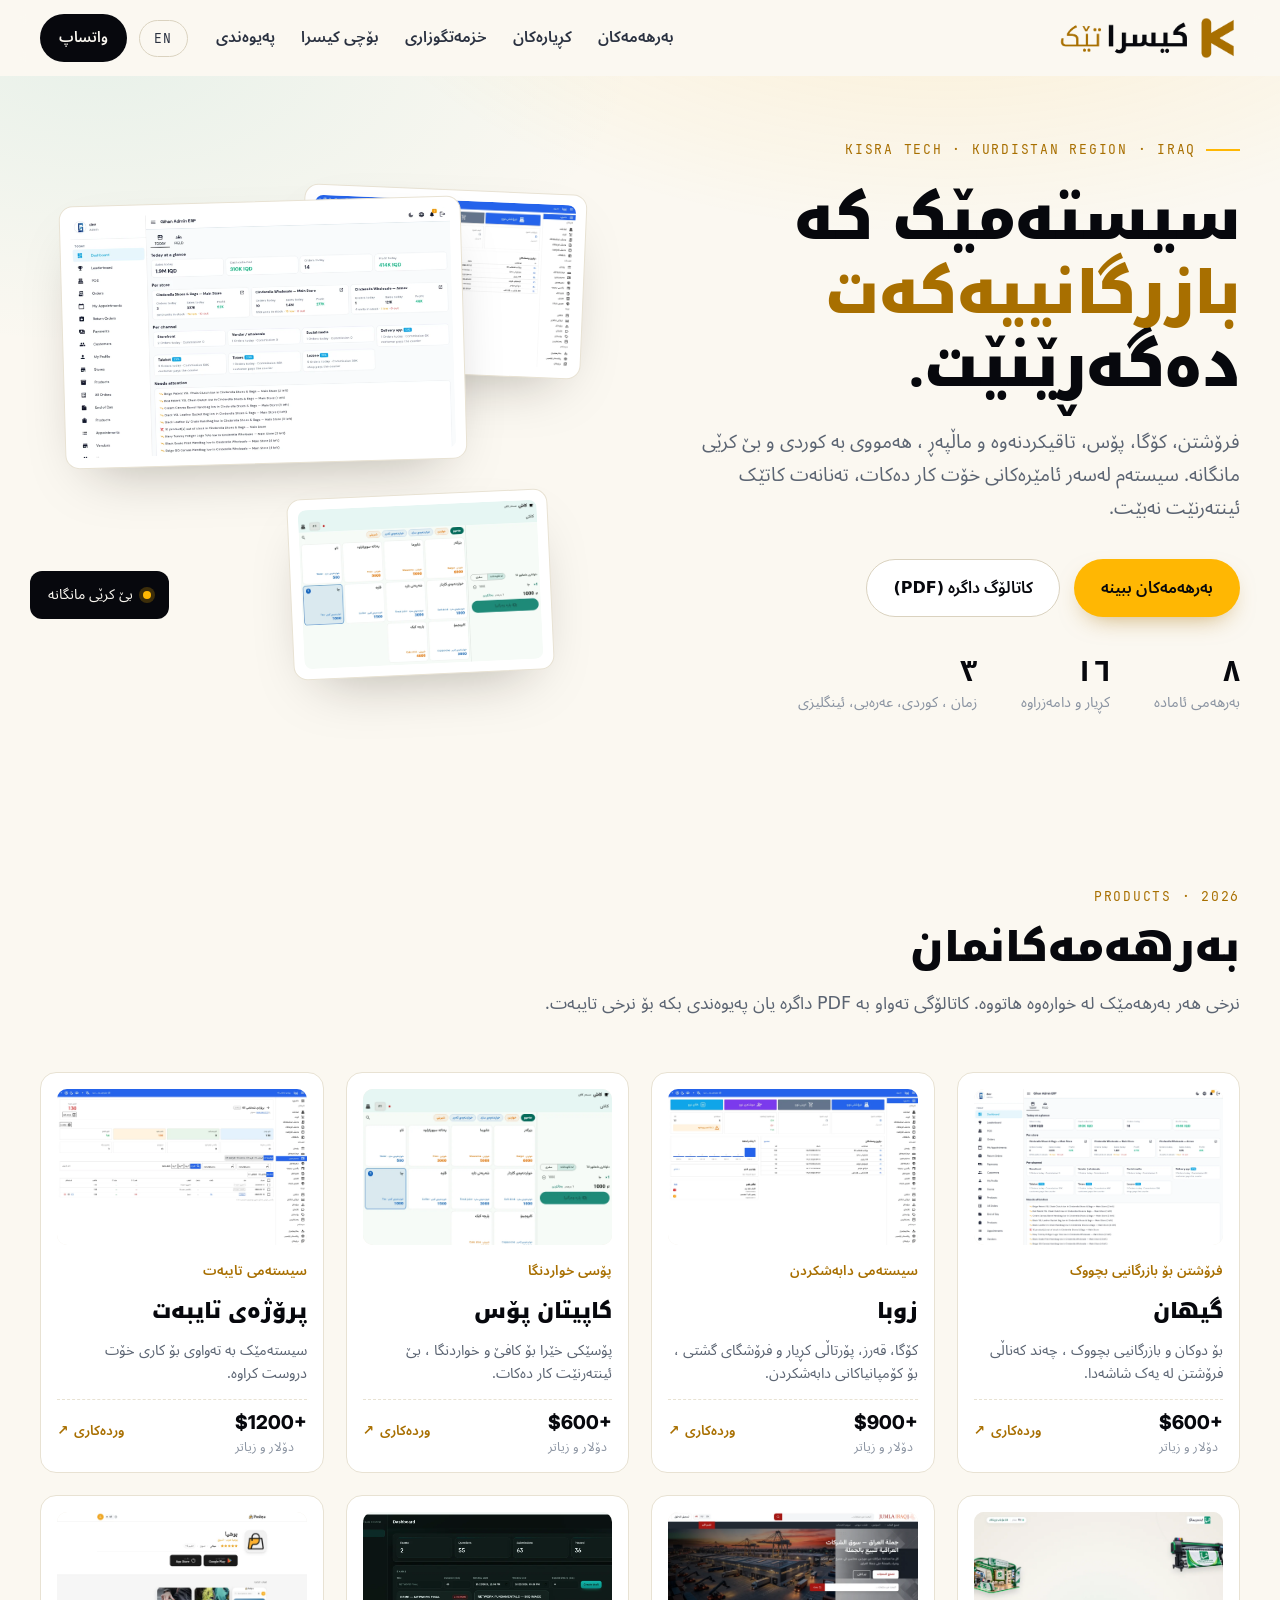
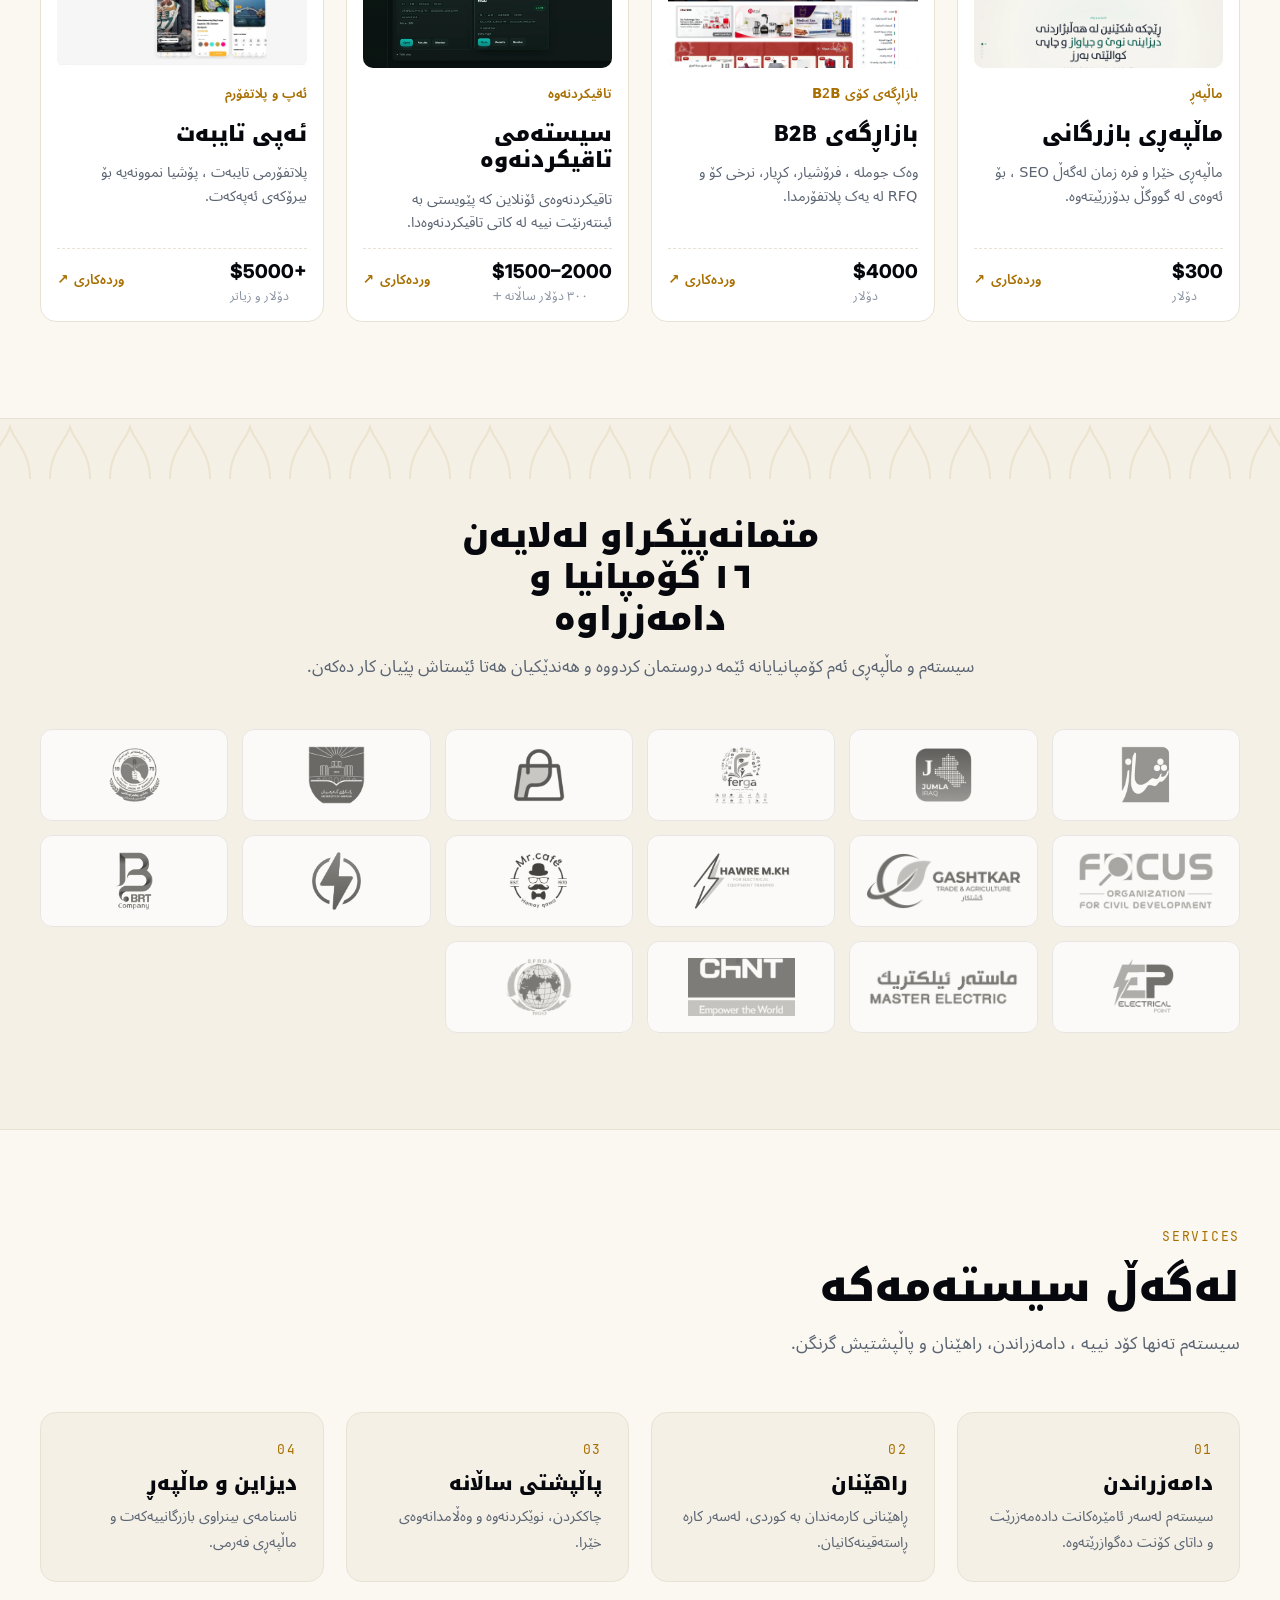
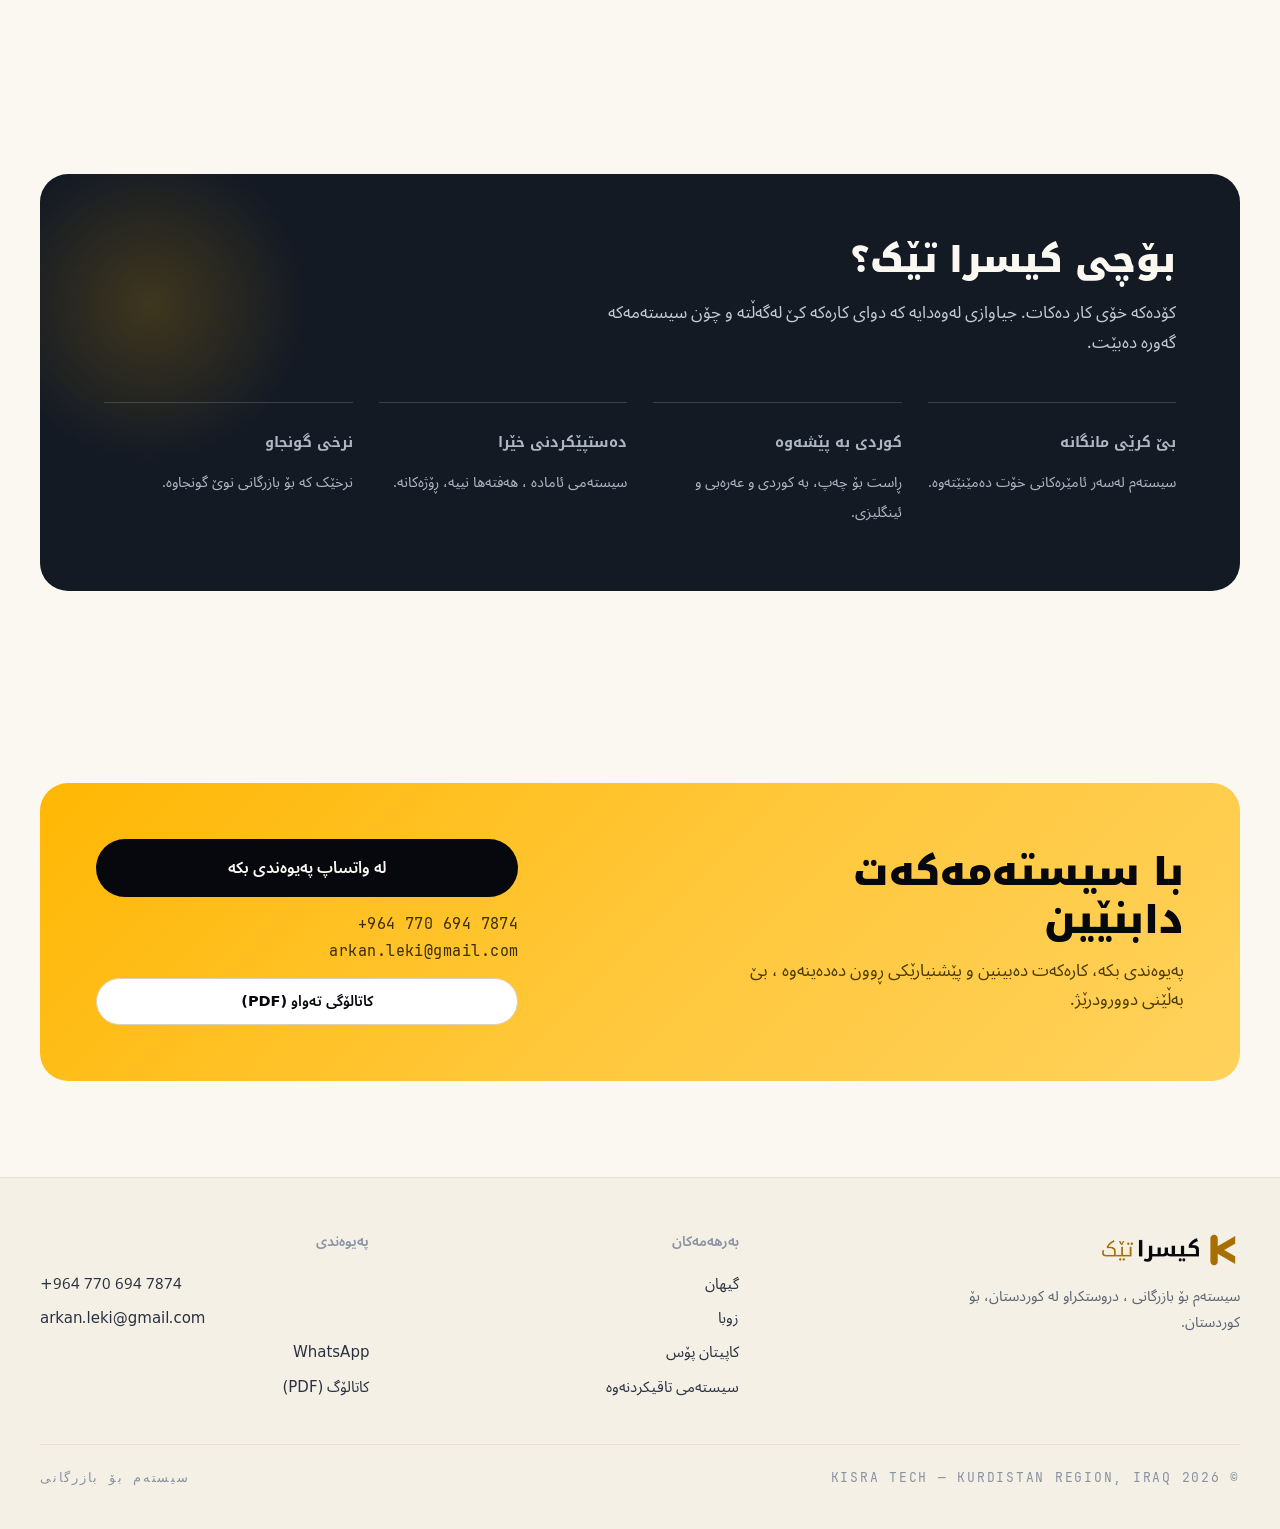
==== commit f1a7ca8e: "Product truth pass: Zuba 5 plans (portal, storefront, multi-shop), Gihan = small business, Jumla = B" ====
--- a/index.html
+++ b/index.html
@@ -3,7 +3,7 @@
 <head>
 <meta charset="utf-8">
 <meta name="viewport" content="width=device-width, initial-scale=1">
-<title>کیسرا تێک — سیستەم بۆ بازرگانی</title>
+<title>کیسرا تێک ، سیستەم بۆ بازرگانی</title>
 <meta name="description" content="کیسرا تێک سیستەمی فرۆشتن، کۆگا، پۆس و تاقیکردنەوە بۆ بازرگانی کوردستان دروست دەکات. کوردی و عەرەبی و ئینگلیزی، بێ کرێی مانگانە. Kisra Tech builds business software for Kurdistan.">
 <meta name="theme-color" content="#FBF8F1">
 <link rel="icon" href="assets/logo/favicon.png">
@@ -23,12 +23,12 @@
 <link rel="stylesheet" href="css/styles.css">
 <script type="application/ld+json">
 {
-  "@context":"https://schema.org",
+  "@context":"https:،schema.org",
   "@type":"Organization",
   "name":"Kisra Tech",
   "alternateName":"کیسرا تێک",
-  "url":"https://arkan-leki.github.io/kisra/",
-  "logo":"https://arkan-leki.github.io/kisra/assets/logo/mark-gold.png",
+  "url":"https:،arkan-leki.github.io،kisra،",
+  "logo":"https:،arkan-leki.github.io،kisra،assets،logo،mark-gold.png",
   "slogan":"Structure, in software.",
   "email":"arkan.leki@gmail.com",
   "telephone":"+9647706947874",
@@ -75,7 +75,7 @@
           <span class="en">Structure,<br><span class="accent">in software.</span></span>
         </h1>
         <p class="hero-sub">
-          <span class="ku">فرۆشتن، کۆگا، پۆس، تاقیکردنەوە و ماڵپەڕ — هەمووی بە کوردی و بێ کرێی مانگانە. سیستەم لەسەر ئامێرەکانی خۆت کار دەکات، تەنانەت کاتێک ئینتەرنێت نەبێت.</span>
+          <span class="ku">فرۆشتن، کۆگا، پۆس، تاقیکردنەوە و ماڵپەڕ ، هەمووی بە کوردی و بێ کرێی مانگانە. سیستەم لەسەر ئامێرەکانی خۆت کار دەکات، تەنانەت کاتێک ئینتەرنێت نەبێت.</span>
           <span class="en">Sales, stock, POS, exams and websites — in Kurdish, with no monthly fee. Software that runs on your own machines, even when the internet is down.</span>
         </p>
         <div class="hero-cta">
@@ -87,7 +87,7 @@
         <div class="hero-stats">
           <div class="stat"><b class="ku">٨</b><b class="en">8</b><span class="ku">بەرهەمی ئامادە</span><span class="en">products</span></div>
           <div class="stat"><b class="ku">١٦</b><b class="en">16</b><span class="ku">کڕیار و دامەزراوە</span><span class="en">clients</span></div>
-          <div class="stat"><b class="ku">٣</b><b class="en">3</b><span class="ku">زمان — کوردی، عەرەبی، ئینگلیزی</span><span class="en">languages</span></div>
+          <div class="stat"><b class="ku">٣</b><b class="en">3</b><span class="ku">زمان ، کوردی، عەرەبی، ئینگلیزی</span><span class="en">languages</span></div>
         </div>
       </div>
       <div class="collage" aria-hidden="true">
@@ -113,9 +113,9 @@
         <!-- 1 -->
         <article class="product reveal">
           <div class="product-shot"><img src="assets/shots/gihan.webp" alt="Gihan dashboard" loading="lazy"></div>
-          <div class="product-kind"><span class="ku">سیستەمی بەڕێوەبردنی دوکان</span><span class="en">Retail ERP</span></div>
+          <div class="product-kind"><span class="ku">فرۆشتن بۆ بازرگانیی بچووک</span><span class="en">Small-business software</span></div>
           <h3><span class="ku">گیهان</span><span class="en">Gihan</span></h3>
-          <p><span class="ku">فرۆشتن، کۆگا و ڕاپۆرت لە یەک شاشەدا — تاکە لق و فرە لق.</span><span class="en">Sales, stock and reports in one screen — single or multi-branch.</span></p>
+          <p><span class="ku">بۆ دوکان و بازرگانیی بچووک ، چەند کەناڵی فرۆشتن لە یەک شاشەدا.</span><span class="en">For small shops and traders: every sales channel in one screen.</span></p>
           <div class="product-foot">
             <div class="price">$600+<small class="ku">دۆلار و زیاتر</small><small class="en">from</small></div>
             <a class="product-link" href="products/gihan.html"><span class="ku">وردەکاری</span><span class="en">Details</span> ↗</a>
@@ -126,7 +126,7 @@
           <div class="product-shot"><img src="assets/shots/zuba.webp" alt="Zuba dashboard" loading="lazy"></div>
           <div class="product-kind"><span class="ku">سیستەمی دابەشکردن</span><span class="en">Distribution ERP</span></div>
           <h3><span class="ku">زوبا</span><span class="en">Zuba</span></h3>
-          <p><span class="ku">کۆگا، کڕیار و قەرز بۆ کۆمپانیاکانی دابەشکردن و بەتاڵفرۆشی.</span><span class="en">Stock, customers and debt for distribution and wholesale companies.</span></p>
+          <p><span class="ku">کۆگا، قەرز، پۆرتاڵی کڕیار و فرۆشگای گشتی ، بۆ کۆمپانیاکانی دابەشکردن.</span><span class="en">Stock, debt, a customer portal and a public storefront for distributors.</span></p>
           <div class="product-foot">
             <div class="price">$900+<small class="ku">دۆلار و زیاتر</small><small class="en">from</small></div>
             <a class="product-link" href="products/zuba.html"><span class="ku">وردەکاری</span><span class="en">Details</span> ↗</a>
@@ -137,7 +137,7 @@
           <div class="product-shot"><img src="assets/shots/kapitan.webp" alt="Kapitan POS" loading="lazy"></div>
           <div class="product-kind"><span class="ku">پۆسی خواردنگا</span><span class="en">Café POS</span></div>
           <h3><span class="ku">کاپیتان پۆس</span><span class="en">Kapitan POS</span></h3>
-          <p><span class="ku">پۆسێکی خێرا بۆ کافێ و خواردنگا — بێ ئینتەرنێت کار دەکات.</span><span class="en">A fast POS for cafés and restaurants — works fully offline.</span></p>
+          <p><span class="ku">پۆسێکی خێرا بۆ کافێ و خواردنگا ، بێ ئینتەرنێت کار دەکات.</span><span class="en">A fast POS for cafés and restaurants — works fully offline.</span></p>
           <div class="product-foot">
             <div class="price">$600+<small class="ku">دۆلار و زیاتر</small><small class="en">from</small></div>
             <a class="product-link" href="products/kapitan.html"><span class="ku">وردەکاری</span><span class="en">Details</span> ↗</a>
@@ -159,7 +159,7 @@
           <div class="product-shot"><img src="assets/shots/website-shaz.webp" alt="Business website" loading="lazy"></div>
           <div class="product-kind"><span class="ku">ماڵپەڕ</span><span class="en">Website</span></div>
           <h3><span class="ku">ماڵپەڕی بازرگانی</span><span class="en">Business website</span></h3>
-          <p><span class="ku">ماڵپەڕی خێرا، فرە زمان و ئامادە بۆ گووگڵ.</span><span class="en">Fast, multilingual and search-ready company site.</span></p>
+          <p><span class="ku">ماڵپەڕی خێرا و فرە زمان لەگەڵ SEO ، بۆ ئەوەی لە گووگڵ بدۆزرێیتەوە.</span><span class="en">Fast, multilingual site with real SEO, so people find you on Google.</span></p>
           <div class="product-foot">
             <div class="price">$300<small class="ku">دۆلار</small><small class="en">one-time</small></div>
             <a class="product-link" href="products/website.html"><span class="ku">وردەکاری</span><span class="en">Details</span> ↗</a>
@@ -167,10 +167,10 @@
         </article>
         <!-- 6 -->
         <article class="product reveal">
-          <div class="product-shot"><img src="assets/shots/ecommerce-jumla.webp" alt="E-commerce" loading="lazy"></div>
-          <div class="product-kind"><span class="ku">بازاڕگەی ئەلیکترۆنی</span><span class="en">E-commerce</span></div>
-          <h3><span class="ku">بازاڕگە</span><span class="en">Marketplace</span></h3>
-          <p><span class="ku">فرۆشتنی ئۆنلاین لەگەڵ پانێڵی کاڵا و داواکاری.</span><span class="en">Online selling with a full product and order panel.</span></p>
+          <div class="product-shot"><img src="assets/shots/ecommerce-jumla.webp" alt="B2B marketplace" loading="lazy"></div>
+          <div class="product-kind"><span class="ku">بازاڕگەی کۆی B2B</span><span class="en">B2B marketplace</span></div>
+          <h3><span class="ku">بازاڕگەی B2B</span><span class="en">B2B marketplace</span></h3>
+          <p><span class="ku">وەک جوملە ، فرۆشیار، کڕیار، نرخی کۆ و RFQ لە یەک پلاتفۆرمدا.</span><span class="en">Like Jumla: sellers, buyers, wholesale prices and RFQs in one platform.</span></p>
           <div class="product-foot">
             <div class="price">$4000<small class="ku">دۆلار</small><small class="en">one-time</small></div>
             <a class="product-link" href="products/ecommerce.html"><span class="ku">وردەکاری</span><span class="en">Details</span> ↗</a>
@@ -192,7 +192,7 @@
           <div class="product-shot"><img src="assets/shots/app-poshya.webp" alt="Custom app" loading="lazy"></div>
           <div class="product-kind"><span class="ku">ئەپ و پلاتفۆرم</span><span class="en">App & platform</span></div>
           <h3><span class="ku">ئەپی تایبەت</span><span class="en">Custom app</span></h3>
-          <p><span class="ku">پلاتفۆرمی تایبەت — دەلیڤەری، تاکسی یان بیرۆکەیەکی نوێ.</span><span class="en">A platform of your own — delivery, taxi or a new idea.</span></p>
+          <p><span class="ku">پلاتفۆرمی تایبەت ، پۆشیا نموونەیە بۆ بیرۆکەی ئەپەکەت.</span><span class="en">A platform of your own. Poshya is our demo of what you can build.</span></p>
           <div class="product-foot">
             <div class="price">$5000+<small class="ku">دۆلار و زیاتر</small><small class="en">from</small></div>
             <a class="product-link" href="products/app.html"><span class="ku">وردەکاری</span><span class="en">Details</span> ↗</a>
@@ -219,7 +219,7 @@
       <div class="section-head reveal">
         <div class="mono kicker">SERVICES</div>
         <h2><span class="ku">لەگەڵ سیستەمەکە</span><span class="en">Along with the system</span></h2>
-        <p><span class="ku">سیستەم تەنها کۆد نییە — دامەزراندن، راهێنان و پاڵپشتیش گرنگن.</span><span class="en">Software is not just code — setup, training and support matter as much.</span></p>
+        <p><span class="ku">سیستەم تەنها کۆد نییە ، دامەزراندن، راهێنان و پاڵپشتیش گرنگن.</span><span class="en">Software is not just code — setup, training and support matter as much.</span></p>
       </div>
       <div class="services-grid">
         <div class="service reveal"><div class="num">01</div><h3><span class="ku">دامەزراندن</span><span class="en">Setup</span></h3><p><span class="ku">سیستەم لەسەر ئامێرەکانت دادەمەزرێت و داتای کۆنت دەگوازرێتەوە.</span><span class="en">We install it on your machines and migrate your existing data.</span></p></div>
@@ -239,7 +239,7 @@
         <div class="why-grid">
           <div class="why-item"><b><span class="ku">بێ کرێی مانگانە</span><span class="en">No monthly fee</span></b><span><span class="ku">سیستەم لەسەر ئامێرەکانی خۆت دەمێنێتەوە.</span><span class="en">Your system stays on your own machines.</span></span></div>
           <div class="why-item"><b><span class="ku">کوردی بە پێشەوە</span><span class="en">Kurdish-first</span></b><span><span class="ku">ڕاست بۆ چەپ، بە کوردی و عەرەبی و ئینگلیزی.</span><span class="en">Right-to-left, in Kurdish, Arabic and English.</span></span></div>
-          <div class="why-item"><b><span class="ku">دەستپێکردنی خێرا</span><span class="en">Fast start</span></b><span><span class="ku">سیستەمی ئامادە — هەفتەها نییە، ڕۆژەکانە.</span><span class="en">Ready-made systems — days, not months.</span></span></div>
+          <div class="why-item"><b><span class="ku">دەستپێکردنی خێرا</span><span class="en">Fast start</span></b><span><span class="ku">سیستەمی ئامادە ، هەفتەها نییە، ڕۆژەکانە.</span><span class="en">Ready-made systems — days, not months.</span></span></div>
           <div class="why-item"><b><span class="ku">نرخی گونجاو</span><span class="en">Fair pricing</span></b><span><span class="ku">نرخێک کە بۆ بازرگانی نوێ گونجاوە.</span><span class="en">A price that suits a new business.</span></span></div>
         </div>
       </div>
@@ -252,7 +252,7 @@
       <div class="cta-card reveal">
         <div>
           <h2><span class="ku">با سیستەمەکەت دابنێین</span><span class="en">Let’s set up your system</span></h2>
-          <p><span class="ku">پەیوەندی بکە، کارەکەت دەبینین و پێشنیارێکی ڕوون دەدەینەوە — بێ بەڵێنی دوورودرێژ.</span><span class="en">Tell us what you run today. You get a clear plan and a price, with no long promise.</span></p>
+          <p><span class="ku">پەیوەندی بکە، کارەکەت دەبینین و پێشنیارێکی ڕوون دەدەینەوە ، بێ بەڵێنی دوورودرێژ.</span><span class="en">Tell us what you run today. You get a clear plan and a price, with no long promise.</span></p>
         </div>
         <div class="cta-actions">
           <a class="btn btn-ink" href="https://wa.me/9647706947874" target="_blank" rel="noopener"><span class="ku">لە واتساپ پەیوەندی بکە</span><span class="en">Message on WhatsApp</span></a>
@@ -273,7 +273,7 @@
       <div class="foot-brand">
         <img class="ku" src="assets/logo/lockup-ku.png" alt="Kisra Tech — کیسرا تێک">
         <img class="en" src="assets/logo/lockup-en.png" alt="Kisra Tech">
-        <p><span class="ku">سیستەم بۆ بازرگانی — دروستکراو لە کوردستان، بۆ کوردستان.</span><span class="en">Business software, built in Kurdistan for Kurdistan.</span></p>
+        <p><span class="ku">سیستەم بۆ بازرگانی ، دروستکراو لە کوردستان، بۆ کوردستان.</span><span class="en">Business software, built in Kurdistan for Kurdistan.</span></p>
       </div>
       <div class="foot-col">
         <h4><span class="ku">بەرهەمەکان</span><span class="en">Products</span></h4>
--- a/css/styles.css
+++ b/css/styles.css
@@ -337,7 +337,7 @@
 .feature-grid{list-style:none;margin:0;padding:0;display:grid;grid-template-columns:repeat(2,1fr);gap:12px 28px}
 .feature-grid li{position:relative;padding-inline-start:30px;color:var(--ink-600);font-size:15.5px}
 .feature-grid li::before{content:'';position:absolute;inset-inline-start:0;top:.58em;width:14px;height:2px;background:var(--gold)}
-.pkg-grid{display:grid;grid-template-columns:repeat(3,1fr);gap:18px}
+.pkg-grid{display:grid;grid-template-columns:repeat(auto-fit,minmax(230px,1fr));gap:18px}
 .pkg{background:#fff;border:1px solid var(--paper-200);border-radius:16px;padding:24px;position:relative}
 .pkg:hover{border-color:var(--gold);box-shadow:var(--shadow-sm)}
 .pkg b{font-size:17px}
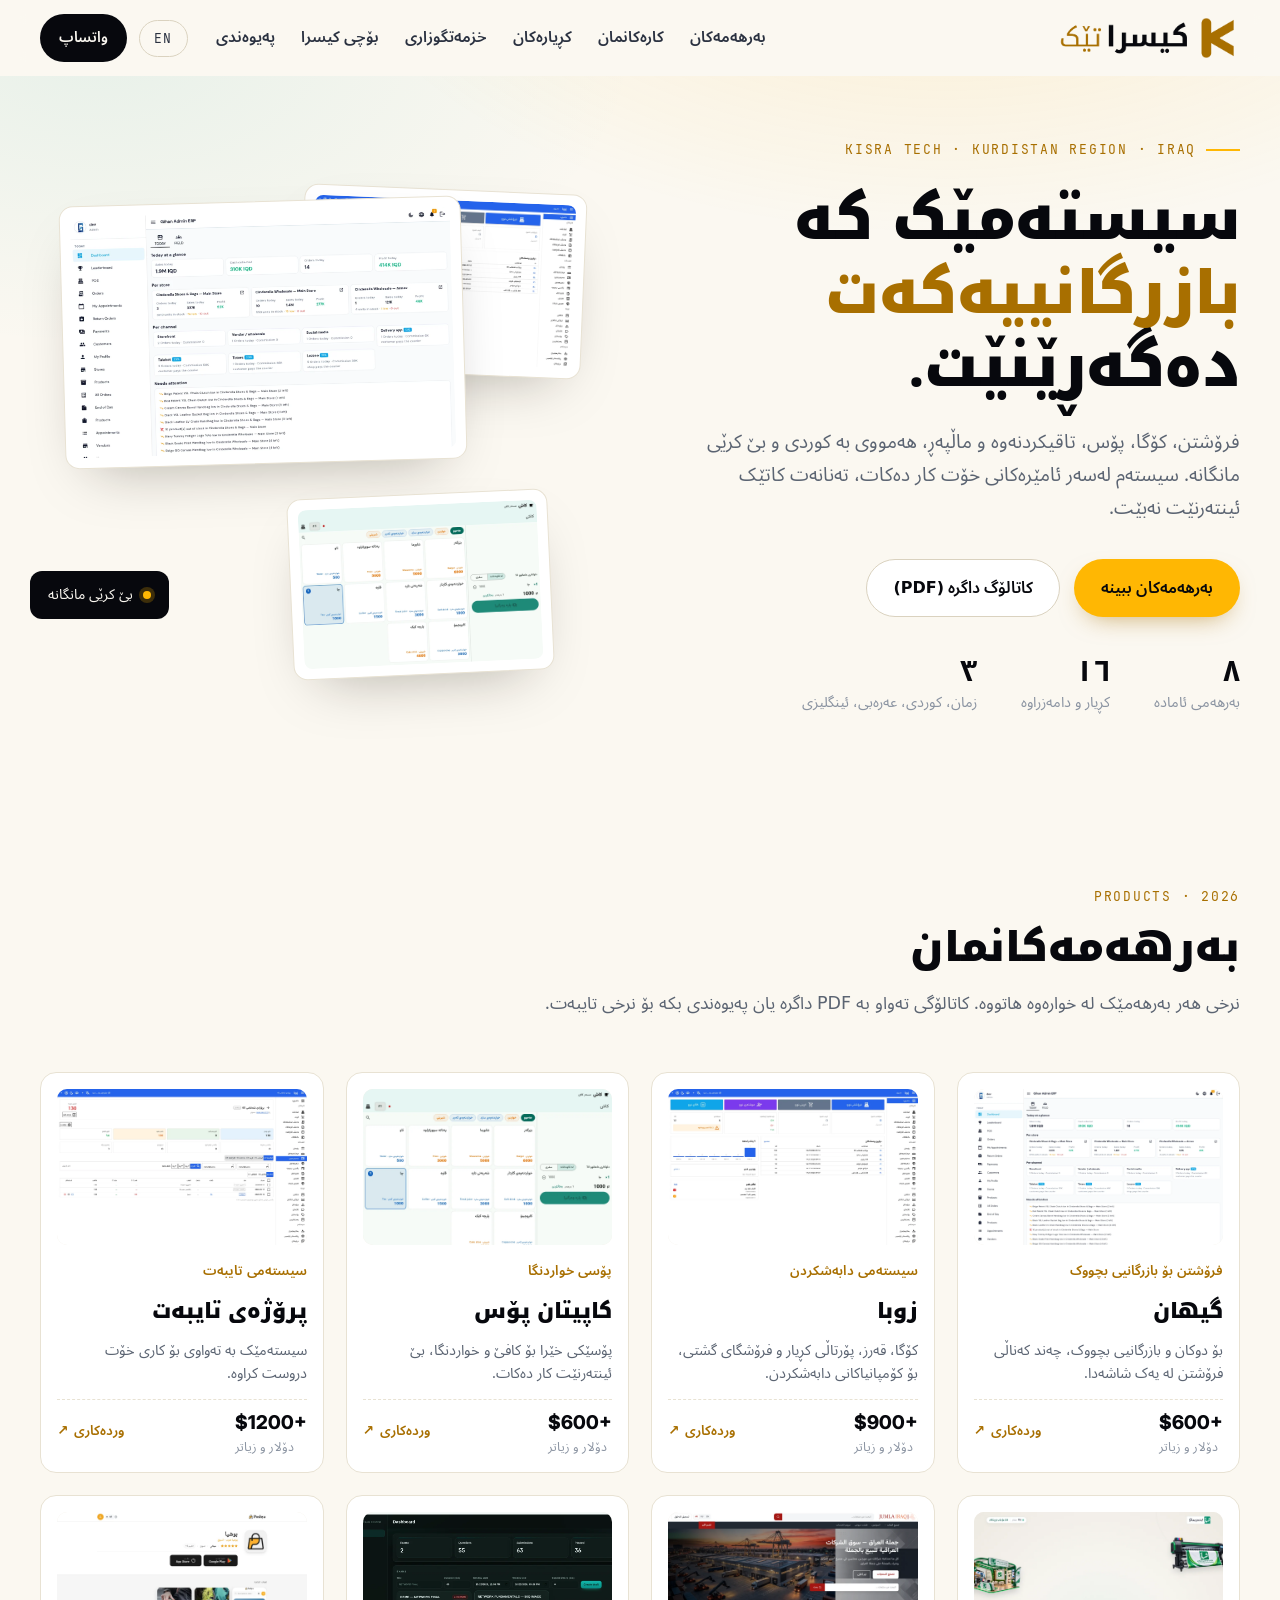
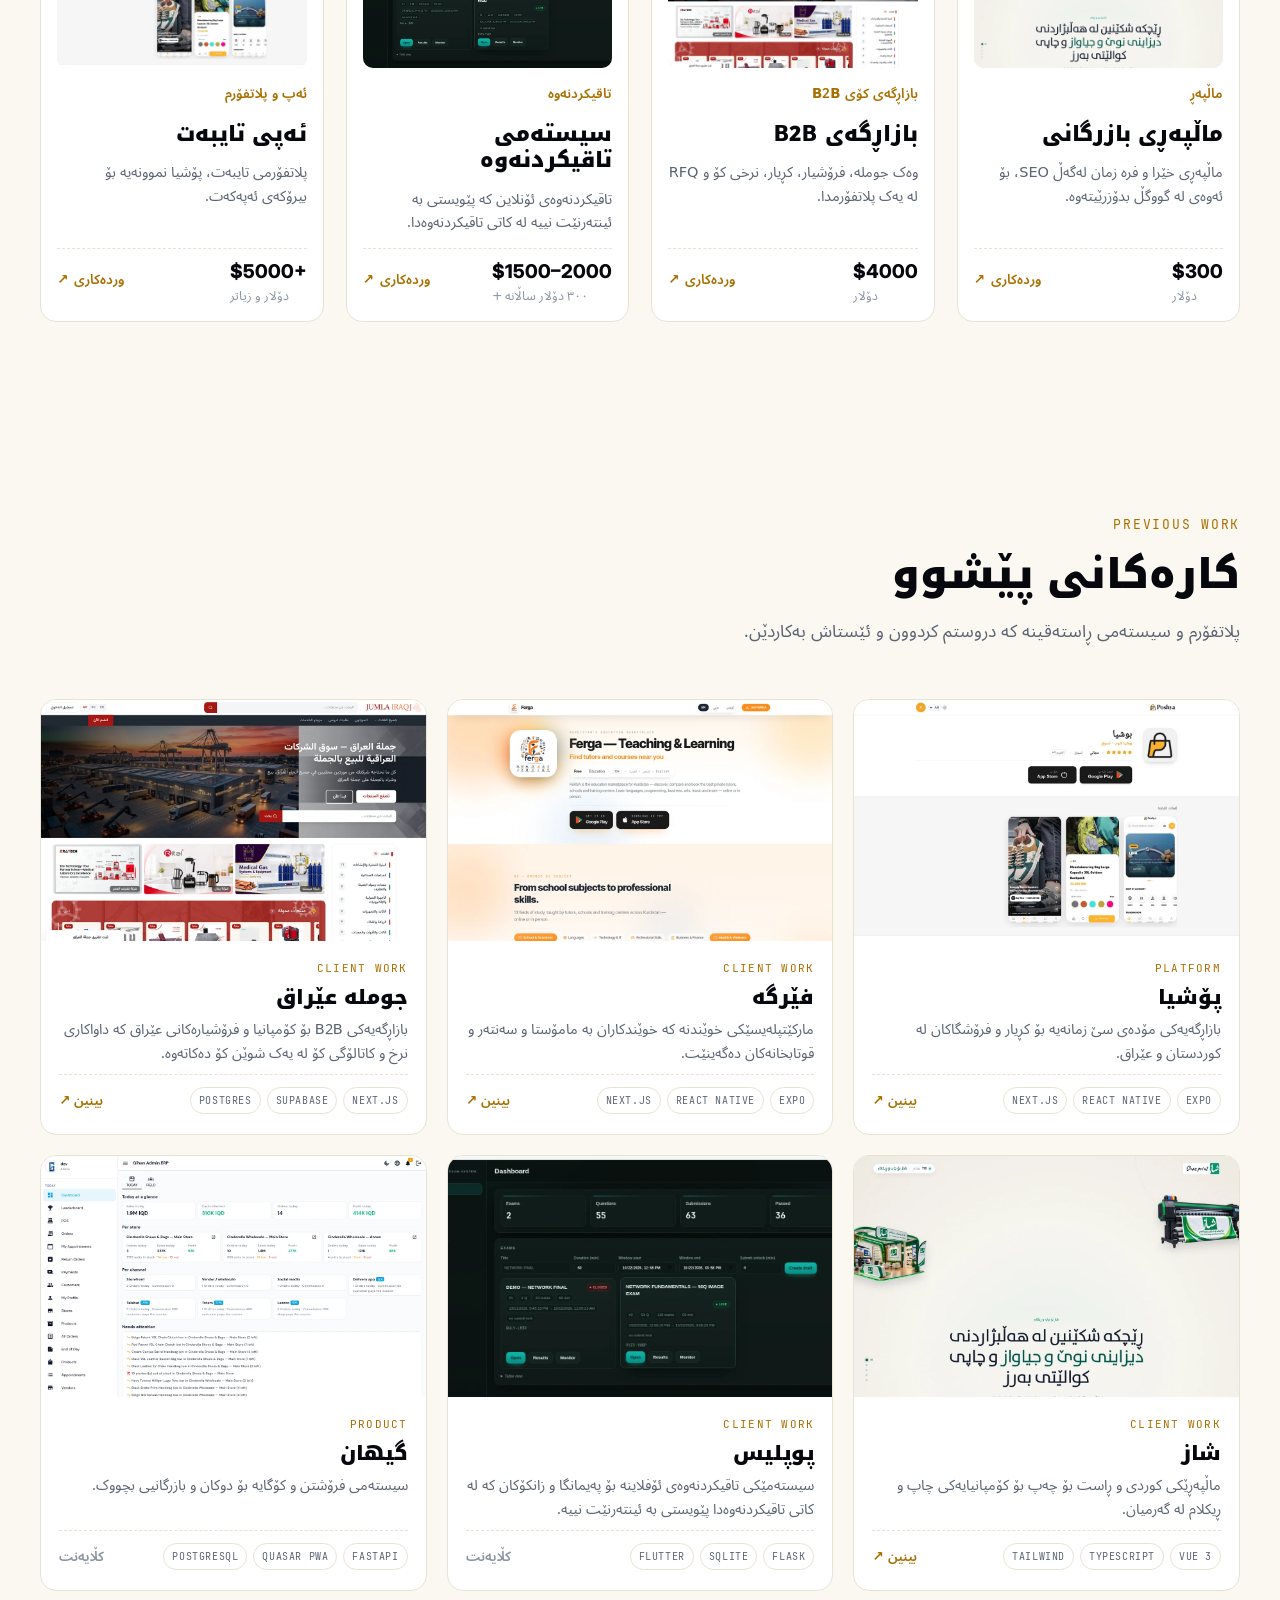
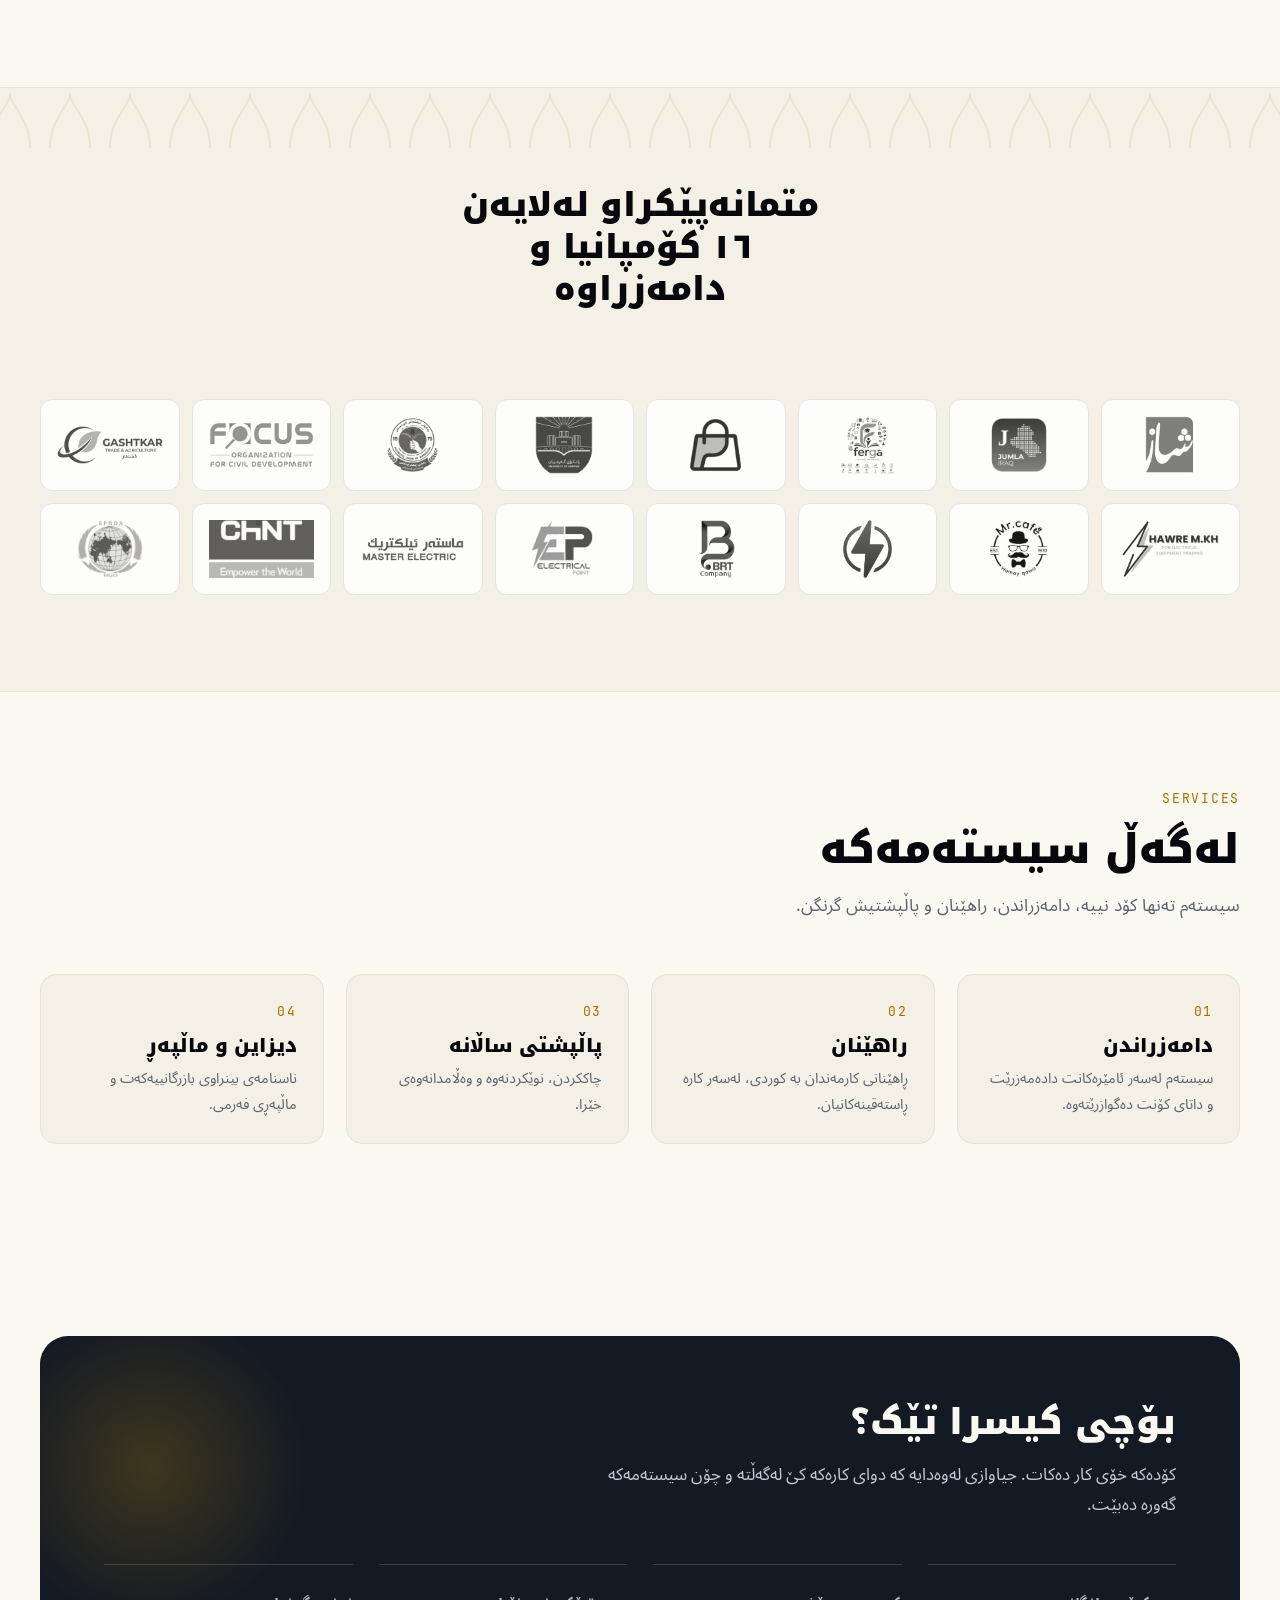
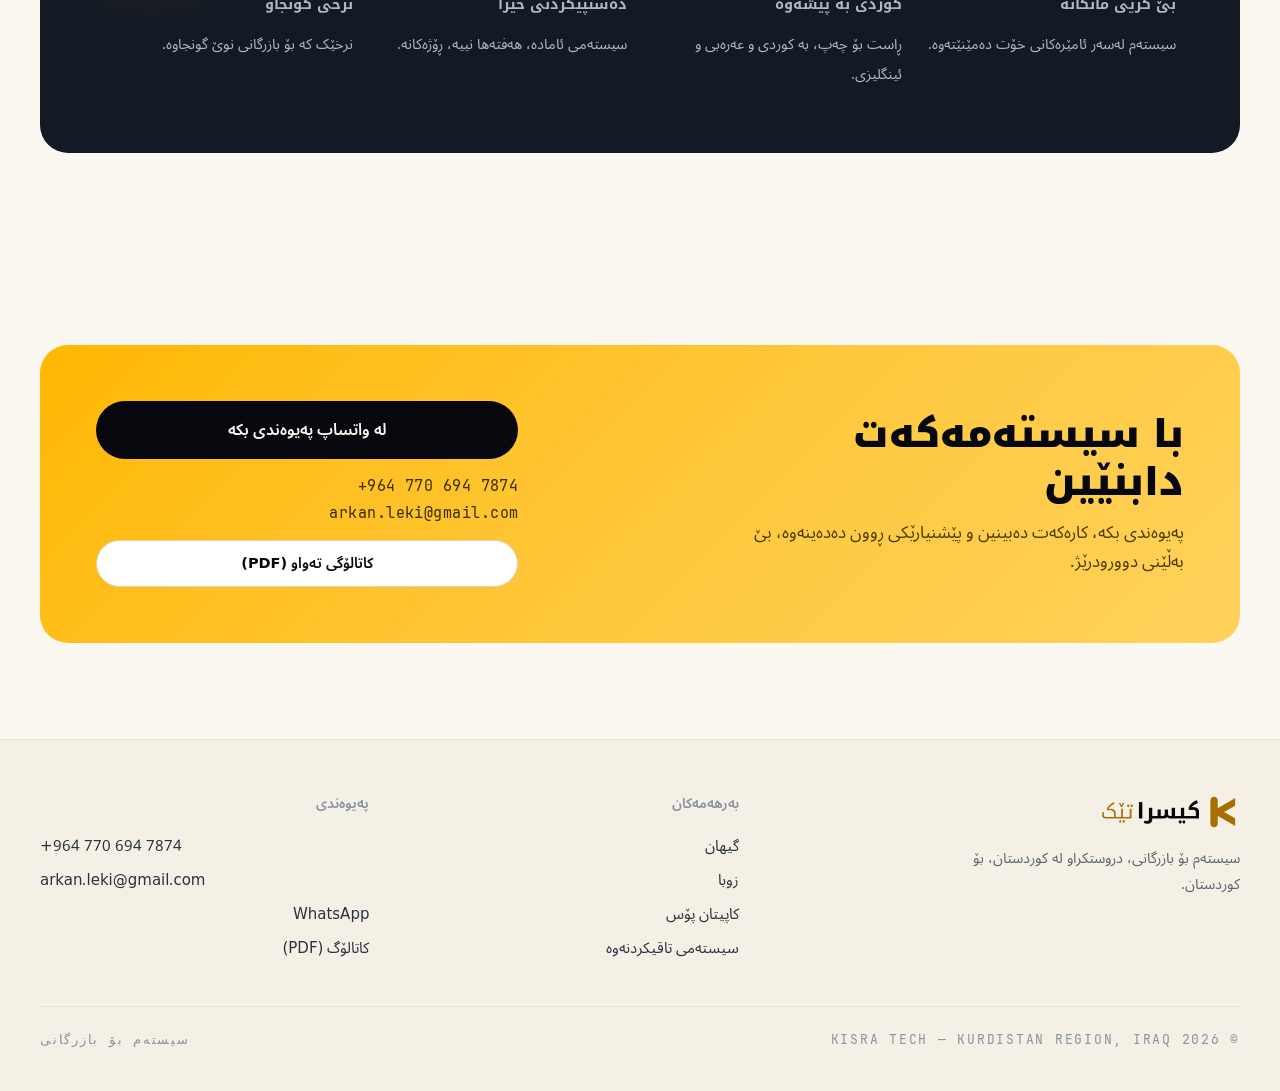
==== commit 108aab74: "Catalogue truth + proof pass: real facts (Kapitan offline/no cloud, exam 61/2134 + USD ladder, Gihan" ====
--- a/index.html
+++ b/index.html
@@ -3,7 +3,7 @@
 <head>
 <meta charset="utf-8">
 <meta name="viewport" content="width=device-width, initial-scale=1">
-<title>کیسرا تێک ، سیستەم بۆ بازرگانی</title>
+<title>کیسرا تێک، سیستەم بۆ بازرگانی</title>
 <meta name="description" content="کیسرا تێک سیستەمی فرۆشتن، کۆگا، پۆس و تاقیکردنەوە بۆ بازرگانی کوردستان دروست دەکات. کوردی و عەرەبی و ئینگلیزی، بێ کرێی مانگانە. Kisra Tech builds business software for Kurdistan.">
 <meta name="theme-color" content="#FBF8F1">
 <link rel="icon" href="assets/logo/favicon.png">
@@ -23,12 +23,12 @@
 <link rel="stylesheet" href="css/styles.css">
 <script type="application/ld+json">
 {
-  "@context":"https:،schema.org",
+  "@context":"https://schema.org",
   "@type":"Organization",
   "name":"Kisra Tech",
   "alternateName":"کیسرا تێک",
-  "url":"https:،arkan-leki.github.io،kisra،",
-  "logo":"https:،arkan-leki.github.io،kisra،assets،logo،mark-gold.png",
+  "url":"https://arkan-leki.github.io/kisra/",
+  "logo":"https://arkan-leki.github.io/kisra/assets/logo/mark-gold.png",
   "slogan":"Structure, in software.",
   "email":"arkan.leki@gmail.com",
   "telephone":"+9647706947874",
@@ -48,6 +48,7 @@
     </a>
     <nav class="nav-links" id="navLinks">
       <a href="#products"><span class="ku">بەرهەمەکان</span><span class="en">Products</span></a>
+      <a href="#work"><span class="ku">کارەکانمان</span><span class="en">Work</span></a>
       <a href="#clients"><span class="ku">کڕیارەکان</span><span class="en">Clients</span></a>
       <a href="#services"><span class="ku">خزمەتگوزاری</span><span class="en">Services</span></a>
       <a href="#why"><span class="ku">بۆچی کیسرا</span><span class="en">Why Kisra</span></a>
@@ -75,7 +76,7 @@
           <span class="en">Structure,<br><span class="accent">in software.</span></span>
         </h1>
         <p class="hero-sub">
-          <span class="ku">فرۆشتن، کۆگا، پۆس، تاقیکردنەوە و ماڵپەڕ ، هەمووی بە کوردی و بێ کرێی مانگانە. سیستەم لەسەر ئامێرەکانی خۆت کار دەکات، تەنانەت کاتێک ئینتەرنێت نەبێت.</span>
+          <span class="ku">فرۆشتن، کۆگا، پۆس، تاقیکردنەوە و ماڵپەڕ، هەمووی بە کوردی و بێ کرێی مانگانە. سیستەم لەسەر ئامێرەکانی خۆت کار دەکات، تەنانەت کاتێک ئینتەرنێت نەبێت.</span>
           <span class="en">Sales, stock, POS, exams and websites — in Kurdish, with no monthly fee. Software that runs on your own machines, even when the internet is down.</span>
         </p>
         <div class="hero-cta">
@@ -87,7 +88,7 @@
         <div class="hero-stats">
           <div class="stat"><b class="ku">٨</b><b class="en">8</b><span class="ku">بەرهەمی ئامادە</span><span class="en">products</span></div>
           <div class="stat"><b class="ku">١٦</b><b class="en">16</b><span class="ku">کڕیار و دامەزراوە</span><span class="en">clients</span></div>
-          <div class="stat"><b class="ku">٣</b><b class="en">3</b><span class="ku">زمان ، کوردی، عەرەبی، ئینگلیزی</span><span class="en">languages</span></div>
+          <div class="stat"><b class="ku">٣</b><b class="en">3</b><span class="ku">زمان، کوردی، عەرەبی، ئینگلیزی</span><span class="en">languages</span></div>
         </div>
       </div>
       <div class="collage" aria-hidden="true">
@@ -115,7 +116,7 @@
           <div class="product-shot"><img src="assets/shots/gihan.webp" alt="Gihan dashboard" loading="lazy"></div>
           <div class="product-kind"><span class="ku">فرۆشتن بۆ بازرگانیی بچووک</span><span class="en">Small-business software</span></div>
           <h3><span class="ku">گیهان</span><span class="en">Gihan</span></h3>
-          <p><span class="ku">بۆ دوکان و بازرگانیی بچووک ، چەند کەناڵی فرۆشتن لە یەک شاشەدا.</span><span class="en">For small shops and traders: every sales channel in one screen.</span></p>
+          <p><span class="ku">بۆ دوکان و بازرگانیی بچووک، چەند کەناڵی فرۆشتن لە یەک شاشەدا.</span><span class="en">For small shops and traders: every sales channel in one screen.</span></p>
           <div class="product-foot">
             <div class="price">$600+<small class="ku">دۆلار و زیاتر</small><small class="en">from</small></div>
             <a class="product-link" href="products/gihan.html"><span class="ku">وردەکاری</span><span class="en">Details</span> ↗</a>
@@ -126,7 +127,7 @@
           <div class="product-shot"><img src="assets/shots/zuba.webp" alt="Zuba dashboard" loading="lazy"></div>
           <div class="product-kind"><span class="ku">سیستەمی دابەشکردن</span><span class="en">Distribution ERP</span></div>
           <h3><span class="ku">زوبا</span><span class="en">Zuba</span></h3>
-          <p><span class="ku">کۆگا، قەرز، پۆرتاڵی کڕیار و فرۆشگای گشتی ، بۆ کۆمپانیاکانی دابەشکردن.</span><span class="en">Stock, debt, a customer portal and a public storefront for distributors.</span></p>
+          <p><span class="ku">کۆگا، قەرز، پۆرتاڵی کڕیار و فرۆشگای گشتی، بۆ کۆمپانیاکانی دابەشکردن.</span><span class="en">Stock, debt, a customer portal and a public storefront for distributors.</span></p>
           <div class="product-foot">
             <div class="price">$900+<small class="ku">دۆلار و زیاتر</small><small class="en">from</small></div>
             <a class="product-link" href="products/zuba.html"><span class="ku">وردەکاری</span><span class="en">Details</span> ↗</a>
@@ -137,7 +138,7 @@
           <div class="product-shot"><img src="assets/shots/kapitan.webp" alt="Kapitan POS" loading="lazy"></div>
           <div class="product-kind"><span class="ku">پۆسی خواردنگا</span><span class="en">Café POS</span></div>
           <h3><span class="ku">کاپیتان پۆس</span><span class="en">Kapitan POS</span></h3>
-          <p><span class="ku">پۆسێکی خێرا بۆ کافێ و خواردنگا ، بێ ئینتەرنێت کار دەکات.</span><span class="en">A fast POS for cafés and restaurants — works fully offline.</span></p>
+          <p><span class="ku">پۆسێکی خێرا بۆ کافێ و خواردنگا، بێ ئینتەرنێت کار دەکات.</span><span class="en">A fast POS for cafés and restaurants — works fully offline.</span></p>
           <div class="product-foot">
             <div class="price">$600+<small class="ku">دۆلار و زیاتر</small><small class="en">from</small></div>
             <a class="product-link" href="products/kapitan.html"><span class="ku">وردەکاری</span><span class="en">Details</span> ↗</a>
@@ -159,7 +160,7 @@
           <div class="product-shot"><img src="assets/shots/website-shaz.webp" alt="Business website" loading="lazy"></div>
           <div class="product-kind"><span class="ku">ماڵپەڕ</span><span class="en">Website</span></div>
           <h3><span class="ku">ماڵپەڕی بازرگانی</span><span class="en">Business website</span></h3>
-          <p><span class="ku">ماڵپەڕی خێرا و فرە زمان لەگەڵ SEO ، بۆ ئەوەی لە گووگڵ بدۆزرێیتەوە.</span><span class="en">Fast, multilingual site with real SEO, so people find you on Google.</span></p>
+          <p><span class="ku">ماڵپەڕی خێرا و فرە زمان لەگەڵ SEO، بۆ ئەوەی لە گووگڵ بدۆزرێیتەوە.</span><span class="en">Fast, multilingual site with real SEO, so people find you on Google.</span></p>
           <div class="product-foot">
             <div class="price">$300<small class="ku">دۆلار</small><small class="en">one-time</small></div>
             <a class="product-link" href="products/website.html"><span class="ku">وردەکاری</span><span class="en">Details</span> ↗</a>
@@ -170,7 +171,7 @@
           <div class="product-shot"><img src="assets/shots/ecommerce-jumla.webp" alt="B2B marketplace" loading="lazy"></div>
           <div class="product-kind"><span class="ku">بازاڕگەی کۆی B2B</span><span class="en">B2B marketplace</span></div>
           <h3><span class="ku">بازاڕگەی B2B</span><span class="en">B2B marketplace</span></h3>
-          <p><span class="ku">وەک جوملە ، فرۆشیار، کڕیار، نرخی کۆ و RFQ لە یەک پلاتفۆرمدا.</span><span class="en">Like Jumla: sellers, buyers, wholesale prices and RFQs in one platform.</span></p>
+          <p><span class="ku">وەک جوملە، فرۆشیار، کڕیار، نرخی کۆ و RFQ لە یەک پلاتفۆرمدا.</span><span class="en">Like Jumla: sellers, buyers, wholesale prices and RFQs in one platform.</span></p>
           <div class="product-foot">
             <div class="price">$4000<small class="ku">دۆلار</small><small class="en">one-time</small></div>
             <a class="product-link" href="products/ecommerce.html"><span class="ku">وردەکاری</span><span class="en">Details</span> ↗</a>
@@ -192,10 +193,77 @@
           <div class="product-shot"><img src="assets/shots/app-poshya.webp" alt="Custom app" loading="lazy"></div>
           <div class="product-kind"><span class="ku">ئەپ و پلاتفۆرم</span><span class="en">App & platform</span></div>
           <h3><span class="ku">ئەپی تایبەت</span><span class="en">Custom app</span></h3>
-          <p><span class="ku">پلاتفۆرمی تایبەت ، پۆشیا نموونەیە بۆ بیرۆکەی ئەپەکەت.</span><span class="en">A platform of your own. Poshya is our demo of what you can build.</span></p>
+          <p><span class="ku">پلاتفۆرمی تایبەت، پۆشیا نموونەیە بۆ بیرۆکەی ئەپەکەت.</span><span class="en">A platform of your own. Poshya is our demo of what you can build.</span></p>
           <div class="product-foot">
             <div class="price">$5000+<small class="ku">دۆلار و زیاتر</small><small class="en">from</small></div>
             <a class="product-link" href="products/app.html"><span class="ku">وردەکاری</span><span class="en">Details</span> ↗</a>
+          </div>
+        </article>
+      </div>
+    </div>
+  </section>
+
+  <!-- ================= PREVIOUS WORK ================= -->
+  <section class="section" id="work">
+    <div class="wrap">
+      <div class="section-head reveal">
+        <div class="mono kicker">PREVIOUS WORK</div>
+        <h2><span class="ku">کارەکانی پێشوو</span><span class="en">Previous work</span></h2>
+        <p><span class="ku">پلاتفۆرم و سیستەمی ڕاستەقینە کە دروستم کردوون و ئێستاش بەکاردێن.</span><span class="en">Real platforms and systems we built, several still live today.</span></p>
+      </div>
+      <div class="works-grid reveal">
+<article class="work-card">
+          <div class="work-shot"><img src="assets/shots/app-poshya.webp" alt="Poshya" loading="lazy"></div>
+          <div class="work-body">
+            <div class="work-type">platform</div>
+            <h3><span class="ku">پۆشیا</span><span class="en">Poshya</span></h3>
+            <p><span class="ku">بازاڕگەیەکی مۆدەی سێ زمانەیە بۆ کڕیار و فرۆشگاکان لە کوردستان و عێراق.</span><span class="en">A trilingual fashion marketplace for shoppers and stores across Kurdistan and Iraq.</span></p>
+            <div class="work-foot"><div class="work-stack"><span>EXPO</span><span>REACT NATIVE</span><span>NEXT.JS</span></div><a class="work-link" href="https://poshyashop.com" target="_blank" rel="noopener">بینین ↗</a></div>
+          </div>
+        </article>
+<article class="work-card">
+          <div class="work-shot"><img src="assets/shots/ferga.webp" alt="Ferga" loading="lazy"></div>
+          <div class="work-body">
+            <div class="work-type">client work</div>
+            <h3><span class="ku">فێرگە</span><span class="en">Ferga</span></h3>
+            <p><span class="ku">مارکێتپلەیسێکی خوێندنە کە خوێندکاران بە مامۆستا و سەنتەر و قوتابخانەکان دەگەینێت.</span><span class="en">An ed-tech marketplace connecting students with tutors, centres and schools.</span></p>
+            <div class="work-foot"><div class="work-stack"><span>EXPO</span><span>REACT NATIVE</span><span>NEXT.JS</span></div><a class="work-link" href="https://ferga.app" target="_blank" rel="noopener">بینین ↗</a></div>
+          </div>
+        </article>
+<article class="work-card">
+          <div class="work-shot"><img src="assets/shots/ecommerce-jumla.webp" alt="Jumla Iraq" loading="lazy"></div>
+          <div class="work-body">
+            <div class="work-type">client work</div>
+            <h3><span class="ku">جوملە عێراق</span><span class="en">Jumla Iraq</span></h3>
+            <p><span class="ku">بازاڕگەیەکی B2B بۆ کۆمپانیا و فرۆشیارەکانی عێراق کە داواکاری نرخ و کاتالۆگی کۆ لە یەک شوێن کۆ دەکاتەوە.</span><span class="en">A B2B wholesale marketplace connecting Iraqi businesses with verified suppliers.</span></p>
+            <div class="work-foot"><div class="work-stack"><span>NEXT.JS</span><span>SUPABASE</span><span>POSTGRES</span></div><a class="work-link" href="https://jumla-iq.com" target="_blank" rel="noopener">بینین ↗</a></div>
+          </div>
+        </article>
+<article class="work-card">
+          <div class="work-shot"><img src="assets/shots/website-shaz.webp" alt="Shaz Print" loading="lazy"></div>
+          <div class="work-body">
+            <div class="work-type">client work</div>
+            <h3><span class="ku">شاز</span><span class="en">Shaz Print</span></h3>
+            <p><span class="ku">ماڵپەڕێکی کوردی و ڕاست بۆ چەپ بۆ کۆمپانیایەکی چاپ و ڕیکلام لە گەرمیان.</span><span class="en">A Kurdish RTL marketing site for a print and advertising company in Garmian.</span></p>
+            <div class="work-foot"><div class="work-stack"><span>VUE 3</span><span>TYPESCRIPT</span><span>TAILWIND</span></div><a class="work-link" href="https://shazprint.com" target="_blank" rel="noopener">بینین ↗</a></div>
+          </div>
+        </article>
+<article class="work-card">
+          <div class="work-shot"><img src="assets/shots/exam-puplis.webp" alt="Puplis" loading="lazy"></div>
+          <div class="work-body">
+            <div class="work-type">client work</div>
+            <h3><span class="ku">پوپلیس</span><span class="en">Puplis</span></h3>
+            <p><span class="ku">سیستەمێکی تاقیکردنەوەی ئۆفلاینە بۆ پەیمانگا و زانکۆکان کە لە کاتی تاقیکردنەوەدا پێویستی بە ئینتەرنێت نییە.</span><span class="en">An offline exam platform for institutes and universities that needs no internet during the test.</span></p>
+            <div class="work-foot"><div class="work-stack"><span>FLASK</span><span>SQLITE</span><span>FLUTTER</span></div><span class="work-link" style="color:var(--muted)">کڵایەنت</span></div>
+          </div>
+        </article>
+<article class="work-card">
+          <div class="work-shot"><img src="assets/shots/gihan.webp" alt="Gihan" loading="lazy"></div>
+          <div class="work-body">
+            <div class="work-type">product</div>
+            <h3><span class="ku">گیهان</span><span class="en">Gihan</span></h3>
+            <p><span class="ku">سیستەمی فرۆشتن و کۆگایە بۆ دوکان و بازرگانیی بچووک.</span><span class="en">A sales and stock system for small shops and traders.</span></p>
+            <div class="work-foot"><div class="work-stack"><span>FASTAPI</span><span>QUASAR PWA</span><span>POSTGRESQL</span></div><span class="work-link" style="color:var(--muted)">کڵایەنت</span></div>
           </div>
         </article>
       </div>
@@ -219,7 +287,7 @@
       <div class="section-head reveal">
         <div class="mono kicker">SERVICES</div>
         <h2><span class="ku">لەگەڵ سیستەمەکە</span><span class="en">Along with the system</span></h2>
-        <p><span class="ku">سیستەم تەنها کۆد نییە ، دامەزراندن، راهێنان و پاڵپشتیش گرنگن.</span><span class="en">Software is not just code — setup, training and support matter as much.</span></p>
+        <p><span class="ku">سیستەم تەنها کۆد نییە، دامەزراندن، راهێنان و پاڵپشتیش گرنگن.</span><span class="en">Software is not just code — setup, training and support matter as much.</span></p>
       </div>
       <div class="services-grid">
         <div class="service reveal"><div class="num">01</div><h3><span class="ku">دامەزراندن</span><span class="en">Setup</span></h3><p><span class="ku">سیستەم لەسەر ئامێرەکانت دادەمەزرێت و داتای کۆنت دەگوازرێتەوە.</span><span class="en">We install it on your machines and migrate your existing data.</span></p></div>
@@ -239,7 +307,7 @@
         <div class="why-grid">
           <div class="why-item"><b><span class="ku">بێ کرێی مانگانە</span><span class="en">No monthly fee</span></b><span><span class="ku">سیستەم لەسەر ئامێرەکانی خۆت دەمێنێتەوە.</span><span class="en">Your system stays on your own machines.</span></span></div>
           <div class="why-item"><b><span class="ku">کوردی بە پێشەوە</span><span class="en">Kurdish-first</span></b><span><span class="ku">ڕاست بۆ چەپ، بە کوردی و عەرەبی و ئینگلیزی.</span><span class="en">Right-to-left, in Kurdish, Arabic and English.</span></span></div>
-          <div class="why-item"><b><span class="ku">دەستپێکردنی خێرا</span><span class="en">Fast start</span></b><span><span class="ku">سیستەمی ئامادە ، هەفتەها نییە، ڕۆژەکانە.</span><span class="en">Ready-made systems — days, not months.</span></span></div>
+          <div class="why-item"><b><span class="ku">دەستپێکردنی خێرا</span><span class="en">Fast start</span></b><span><span class="ku">سیستەمی ئامادە، هەفتەها نییە، ڕۆژەکانە.</span><span class="en">Ready-made systems — days, not months.</span></span></div>
           <div class="why-item"><b><span class="ku">نرخی گونجاو</span><span class="en">Fair pricing</span></b><span><span class="ku">نرخێک کە بۆ بازرگانی نوێ گونجاوە.</span><span class="en">A price that suits a new business.</span></span></div>
         </div>
       </div>
@@ -252,7 +320,7 @@
       <div class="cta-card reveal">
         <div>
           <h2><span class="ku">با سیستەمەکەت دابنێین</span><span class="en">Let’s set up your system</span></h2>
-          <p><span class="ku">پەیوەندی بکە، کارەکەت دەبینین و پێشنیارێکی ڕوون دەدەینەوە ، بێ بەڵێنی دوورودرێژ.</span><span class="en">Tell us what you run today. You get a clear plan and a price, with no long promise.</span></p>
+          <p><span class="ku">پەیوەندی بکە، کارەکەت دەبینین و پێشنیارێکی ڕوون دەدەینەوە، بێ بەڵێنی دوورودرێژ.</span><span class="en">Tell us what you run today. You get a clear plan and a price, with no long promise.</span></p>
         </div>
         <div class="cta-actions">
           <a class="btn btn-ink" href="https://wa.me/9647706947874" target="_blank" rel="noopener"><span class="ku">لە واتساپ پەیوەندی بکە</span><span class="en">Message on WhatsApp</span></a>
@@ -273,7 +341,7 @@
       <div class="foot-brand">
         <img class="ku" src="assets/logo/lockup-ku.png" alt="Kisra Tech — کیسرا تێک">
         <img class="en" src="assets/logo/lockup-en.png" alt="Kisra Tech">
-        <p><span class="ku">سیستەم بۆ بازرگانی ، دروستکراو لە کوردستان، بۆ کوردستان.</span><span class="en">Business software, built in Kurdistan for Kurdistan.</span></p>
+        <p><span class="ku">سیستەم بۆ بازرگانی، دروستکراو لە کوردستان، بۆ کوردستان.</span><span class="en">Business software, built in Kurdistan for Kurdistan.</span></p>
       </div>
       <div class="foot-col">
         <h4><span class="ku">بەرهەمەکان</span><span class="en">Products</span></h4>
--- a/css/styles.css
+++ b/css/styles.css
@@ -166,12 +166,12 @@
 .clients h2{font-size:clamp(26px,2.6vw,36px);max-width:20ch;margin-inline:auto;text-align:center}
 .clients-lead{text-align:center;color:var(--slate);margin-top:14px}
 .clients-grid{
-  margin-top:46px;display:grid;grid-template-columns:repeat(6,1fr);gap:14px;
+  margin-top:46px;display:grid;grid-template-columns:repeat(8,1fr);gap:12px;
 }
 .client{
   background:#fff;border:1px solid var(--paper-200);border-radius:12px;height:92px;
   display:flex;align-items:center;justify-content:center;padding:16px;
-  filter:grayscale(1);opacity:.72;transition:.2s ease;
+  filter:grayscale(1);opacity:.9;transition:.2s ease;
 }
 .client:hover{filter:none;opacity:1;transform:translateY(-3px);border-color:var(--gold);box-shadow:var(--shadow-sm)}
 .client img{max-height:100%;max-width:100%;object-fit:contain}
@@ -256,7 +256,7 @@
   .hero{padding:40px 0 64px}
   .hero-stats{display:grid;grid-template-columns:repeat(3,1fr);gap:14px;margin-top:28px}
   .stat b{font-size:26px}
-  .stat span{font-size:12.5px;line-height:1.4}
+  .stat span{font-size:11.5px;line-height:1.35}
   .eyebrow{font-size:10.5px;letter-spacing:.08em}
   .collage{height:330px}
   .badge-float{display:none}
@@ -305,7 +305,7 @@
 .pdf-preview{margin-top:32px;background:#fff;border:1px solid var(--paper-200);border-radius:14px;overflow:hidden}
 .pdf-preview-head{display:flex;justify-content:space-between;align-items:center;padding:12px 18px;border-bottom:1px solid var(--paper-200);color:var(--muted)}
 .pdf-thumb{display:block;background:var(--paper-100)}
-.pdf-thumb img{width:100%;max-height:820px;object-fit:cover;object-position:top center;display:block}
+.pdf-thumb img{width:100%;max-height:820px;object-fit:contain;object-position:top center;display:block;background:var(--paper-100)}
 .pdf-thumb:hover img{opacity:.94}
 .faq-list{margin-top:24px;display:flex;flex-direction:column;gap:10px;max-width:860px}
 .faq-item{background:#fff;border:1px solid var(--paper-200);border-radius:12px;padding:16px 20px}
@@ -337,12 +337,12 @@
 .feature-grid{list-style:none;margin:0;padding:0;display:grid;grid-template-columns:repeat(2,1fr);gap:12px 28px}
 .feature-grid li{position:relative;padding-inline-start:30px;color:var(--ink-600);font-size:15.5px}
 .feature-grid li::before{content:'';position:absolute;inset-inline-start:0;top:.58em;width:14px;height:2px;background:var(--gold)}
-.pkg-grid{display:grid;grid-template-columns:repeat(auto-fit,minmax(230px,1fr));gap:18px}
+.pkg-grid{display:grid;grid-template-columns:repeat(auto-fit,minmax(196px,1fr));gap:18px}
 .pkg{background:#fff;border:1px solid var(--paper-200);border-radius:16px;padding:24px;position:relative}
 .pkg:hover{border-color:var(--gold);box-shadow:var(--shadow-sm)}
 .pkg b{font-size:17px}
 .pkg-price{margin-top:10px;font-family:var(--font-latin);font-weight:800;font-size:22px;color:var(--ink)}
-.pkg-price-en{display:block;font-family:var(--font-mono);font-size:11.5px;letter-spacing:.04em;color:var(--muted);margin-top:4px}
+.pkg-price-en{display:block;font-family:var(--font-mono);font-size:11.5px;letter-spacing:.04em;color:var(--muted);margin-top:4px;direction:ltr;unicode-bidi:isolate;text-align:right}
 html[lang="en"] .pkg-price{font-family:var(--font-latin)}
 .pkg p{color:var(--slate);font-size:14.5px;margin-top:10px}
 @media (max-width:1080px){
@@ -350,3 +350,36 @@
   .feature-grid{grid-template-columns:1fr}
   .stat-band{grid-template-columns:1fr;gap:12px;text-align:start}
 }
+
+/* ---------- previous work / portfolio ---------- */
+.works-grid{display:grid;grid-template-columns:repeat(3,1fr);gap:20px;margin-top:34px}
+.work-card{background:#fff;border:1px solid var(--paper-200);border-radius:16px;overflow:hidden;display:flex;flex-direction:column;transition:transform .2s ease,box-shadow .2s ease,border-color .2s ease}
+.work-card:hover{transform:translateY(-5px);box-shadow:var(--shadow-lg);border-color:var(--paper-300)}
+.work-shot{aspect-ratio:16/10;background:var(--paper-100);overflow:hidden}
+.work-shot img{width:100%;height:100%;object-fit:cover;object-position:top center}
+.work-body{padding:18px 18px 20px;display:flex;flex-direction:column;gap:8px;flex:1}
+.work-type{font-family:var(--font-mono);font-size:10.5px;letter-spacing:.12em;text-transform:uppercase;color:var(--gold-700)}
+.work-body h3{font-size:20px}
+.work-body p{color:var(--slate);font-size:14.5px;line-height:1.65}
+.work-what{color:var(--ink-600);font-size:13.5px;line-height:1.6}
+.work-foot{display:flex;align-items:center;justify-content:space-between;gap:10px;margin-top:auto;padding-top:12px;border-top:1px dashed var(--paper-200)}
+.work-stack{display:flex;flex-wrap:wrap;gap:6px}
+.work-stack span{font-family:var(--font-mono);font-size:10px;letter-spacing:.06em;color:var(--slate);border:1px solid var(--paper-200);border-radius:999px;padding:4px 8px}
+.work-link{font-size:13.5px;font-weight:600;color:var(--gold-700);white-space:nowrap}
+.work-link:hover{color:var(--ink)}
+@media (max-width:1080px){.works-grid{grid-template-columns:repeat(2,1fr)}}
+@media (max-width:760px){.works-grid{grid-template-columns:1fr}}
+
+/* product page section that lists previous work */
+.pp-works{background:var(--paper-100);border-block:1px solid var(--paper-200)}
+.pp-works-grid{display:grid;grid-template-columns:repeat(3,1fr);gap:18px;margin-top:28px}
+.pp-work{background:#fff;border:1px solid var(--paper-200);border-radius:14px;padding:16px;display:flex;gap:14px;align-items:flex-start}
+.pp-work img{width:104px;height:74px;object-fit:cover;object-position:top center;border-radius:8px;border:1px solid var(--paper-200);flex:none}
+.pp-work b{display:block;font-size:16px;margin-bottom:4px}
+.pp-work p{color:var(--slate);font-size:13.5px;line-height:1.55}
+@media (max-width:1080px){.pp-works-grid{grid-template-columns:1fr 1fr}}
+@media (max-width:760px){.pp-works-grid{grid-template-columns:1fr}}
+
+.shots-grid.single{grid-template-columns:1fr}
+.shots-grid.triple{grid-template-columns:repeat(auto-fit,minmax(300px,1fr))}
+@media (max-width:760px){.clients-grid{grid-template-columns:repeat(4,1fr)}.client{height:70px;padding:10px}}
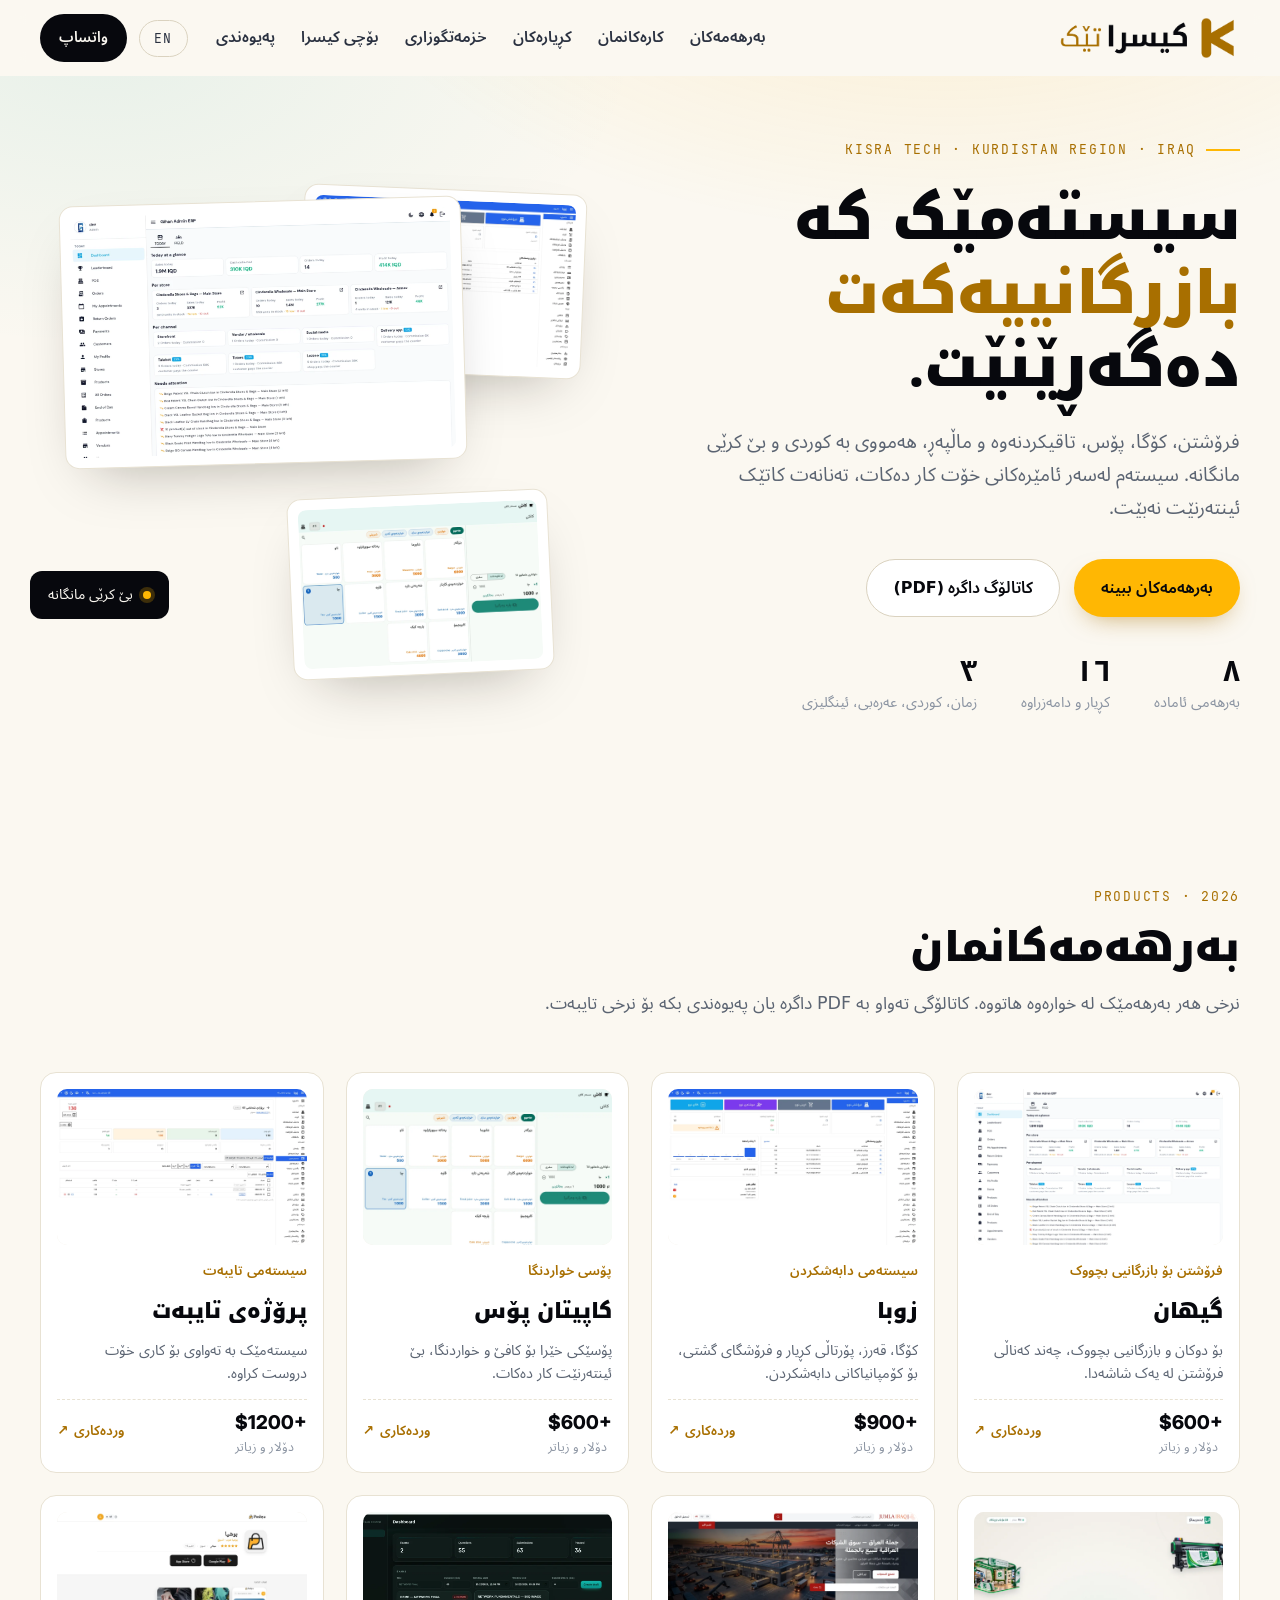
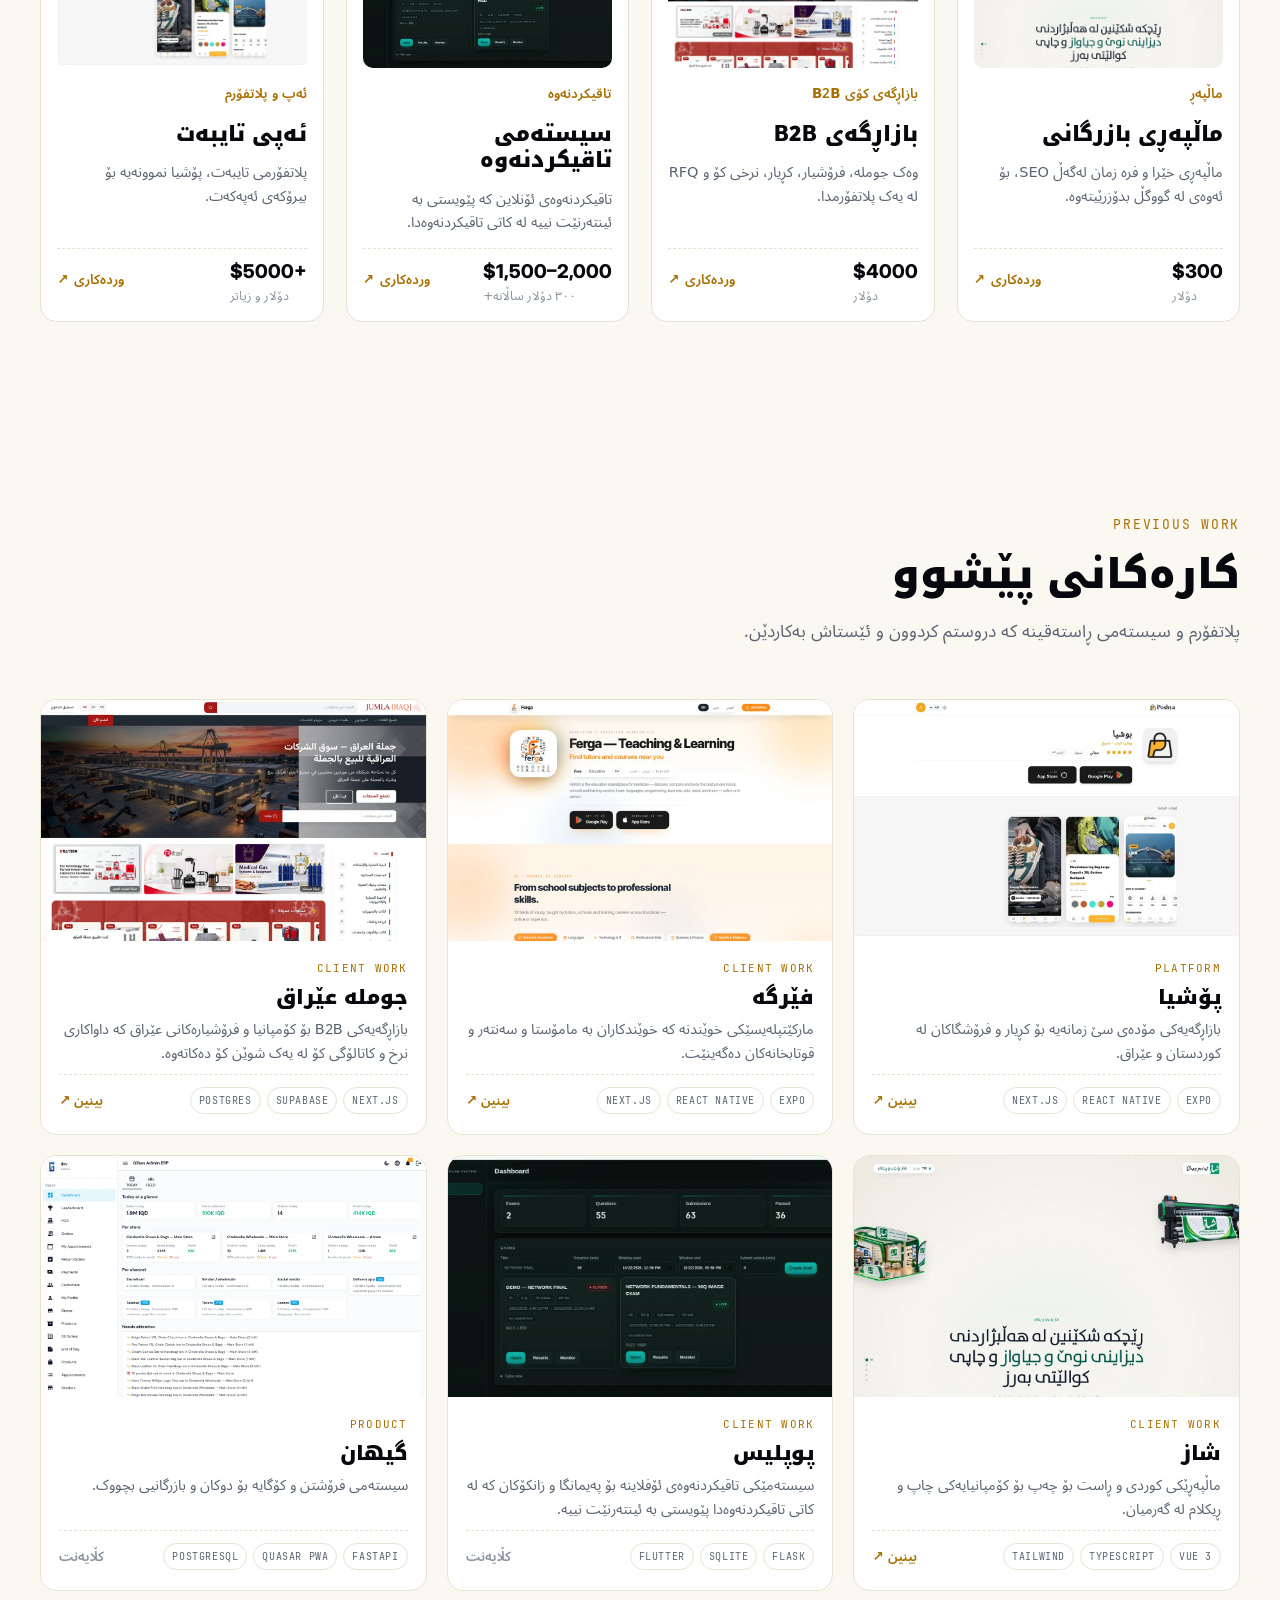
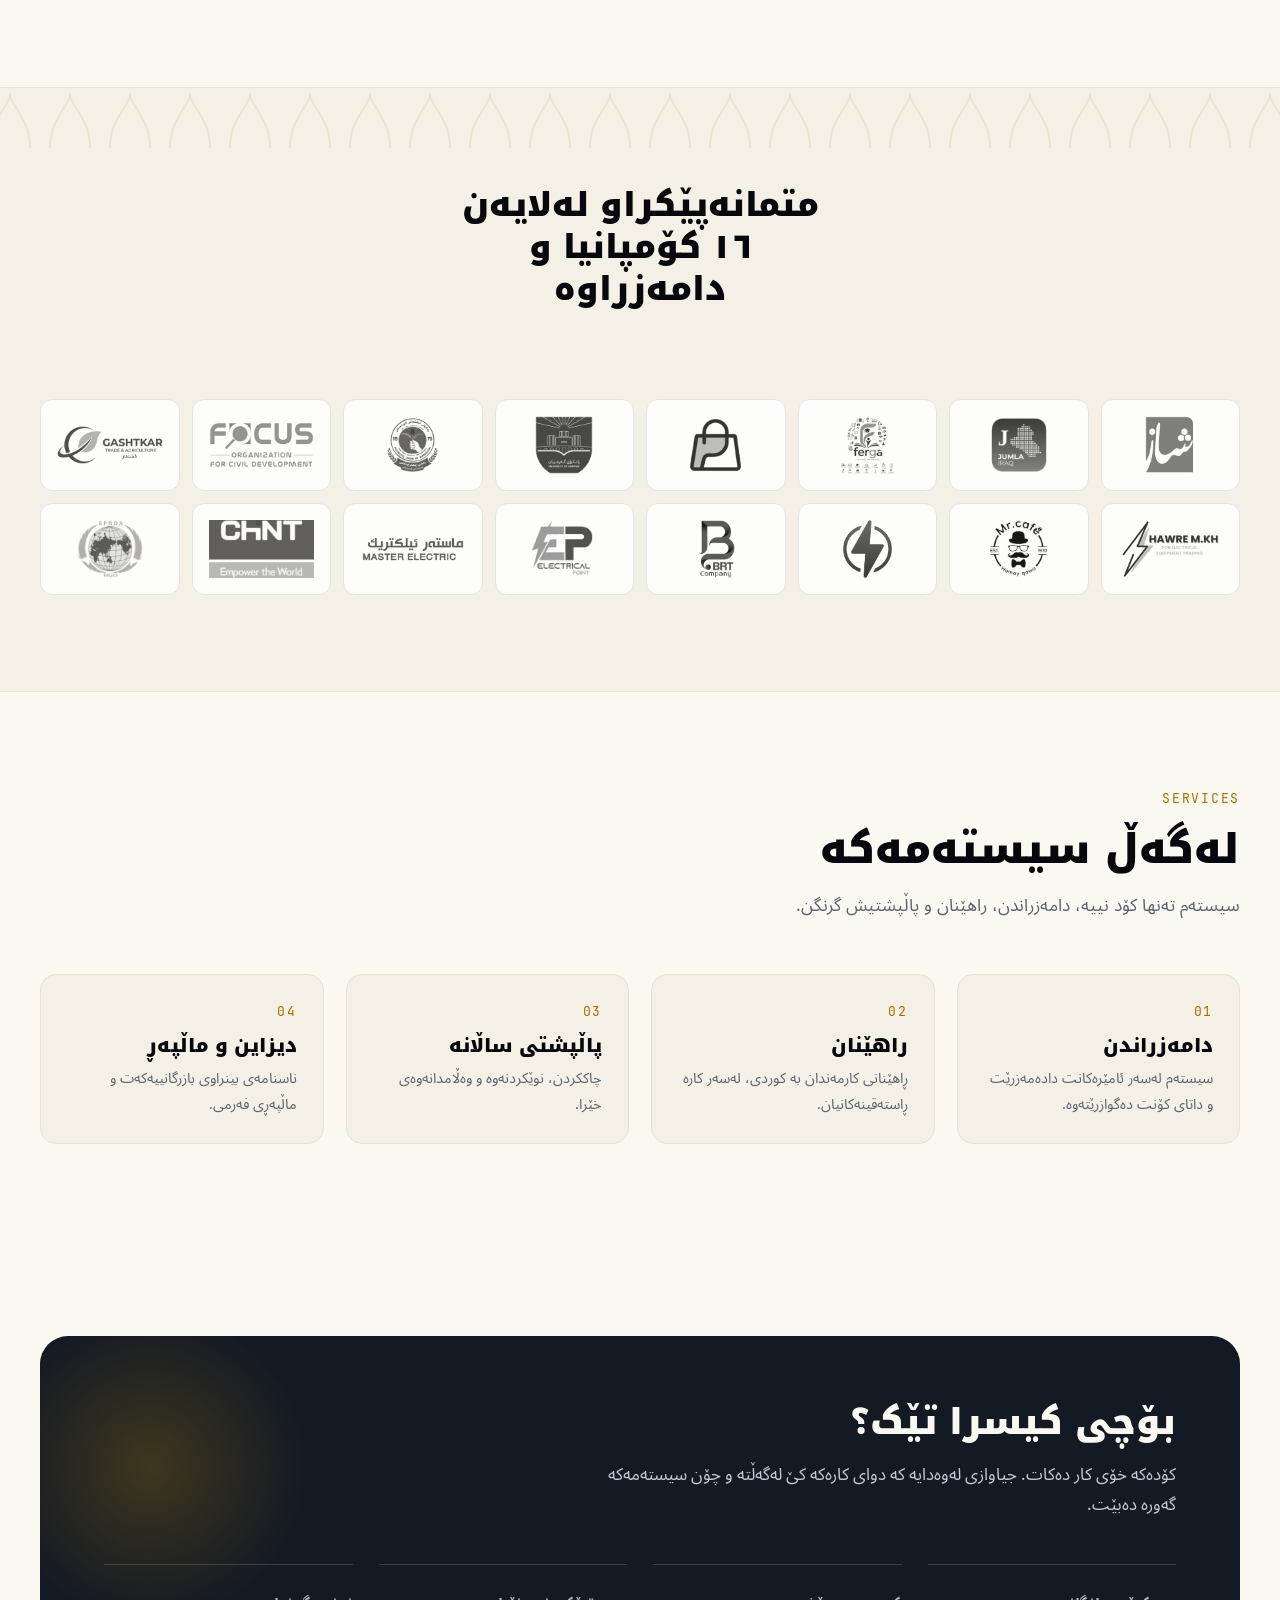
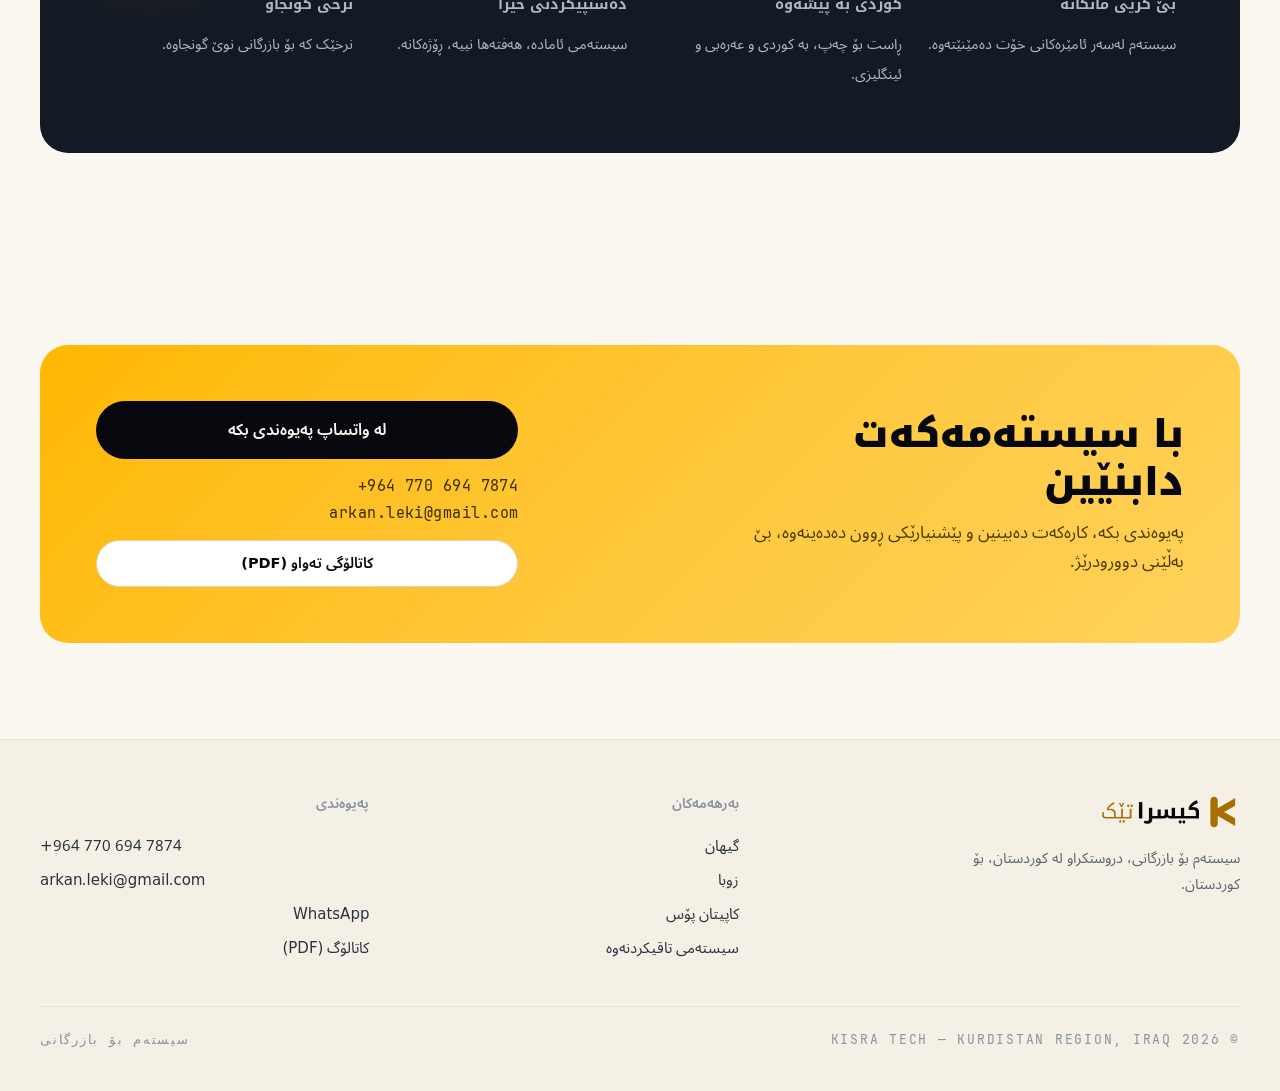
==== commit 083e77d3: "Review fixes: portfolio image paths (../assets), exam overview CSV import, works_data puplis 61/2134" ====
--- a/index.html
+++ b/index.html
@@ -184,7 +184,7 @@
           <h3><span class="ku">سیستەمی تاقیکردنەوە</span><span class="en">Exam system</span></h3>
           <p><span class="ku">تاقیکردنەوەی ئۆنلاین کە پێویستی بە ئینتەرنێت نییە لە کاتی تاقیکردنەوەدا.</span><span class="en">Online exams that need no internet during the test.</span></p>
           <div class="product-foot">
-            <div class="price">$1500–2000<small class="ku">+ ٣٠٠ دۆلار ساڵانە</small><small class="en">+ $300/yr</small></div>
+            <div class="price">$1,500–2,000<small class="ku">+٣٠٠ دۆلار ساڵانە</small><small class="en">+ $300/yr</small></div>
             <a class="product-link" href="products/exam.html"><span class="ku">وردەکاری</span><span class="en">Details</span> ↗</a>
           </div>
         </article>
@@ -254,7 +254,7 @@
             <div class="work-type">client work</div>
             <h3><span class="ku">پوپلیس</span><span class="en">Puplis</span></h3>
             <p><span class="ku">سیستەمێکی تاقیکردنەوەی ئۆفلاینە بۆ پەیمانگا و زانکۆکان کە لە کاتی تاقیکردنەوەدا پێویستی بە ئینتەرنێت نییە.</span><span class="en">An offline exam platform for institutes and universities that needs no internet during the test.</span></p>
-            <div class="work-foot"><div class="work-stack"><span>FLASK</span><span>SQLITE</span><span>FLUTTER</span></div><span class="work-link" style="color:var(--muted)">کڵایەنت</span></div>
+            <div class="work-foot"><div class="work-stack"><span>FLASK</span><span>SQLITE</span><span>FLUTTER</span></div><span class="work-link" style="color:var(--muted)"><span class="ku">کڵایەنت</span><span class="en">client project</span></span></div>
           </div>
         </article>
 <article class="work-card">
@@ -263,7 +263,7 @@
             <div class="work-type">product</div>
             <h3><span class="ku">گیهان</span><span class="en">Gihan</span></h3>
             <p><span class="ku">سیستەمی فرۆشتن و کۆگایە بۆ دوکان و بازرگانیی بچووک.</span><span class="en">A sales and stock system for small shops and traders.</span></p>
-            <div class="work-foot"><div class="work-stack"><span>FASTAPI</span><span>QUASAR PWA</span><span>POSTGRESQL</span></div><span class="work-link" style="color:var(--muted)">کڵایەنت</span></div>
+            <div class="work-foot"><div class="work-stack"><span>FASTAPI</span><span>QUASAR PWA</span><span>POSTGRESQL</span></div><span class="work-link" style="color:var(--muted)"><span class="ku">کڵایەنت</span><span class="en">client project</span></span></div>
           </div>
         </article>
       </div>
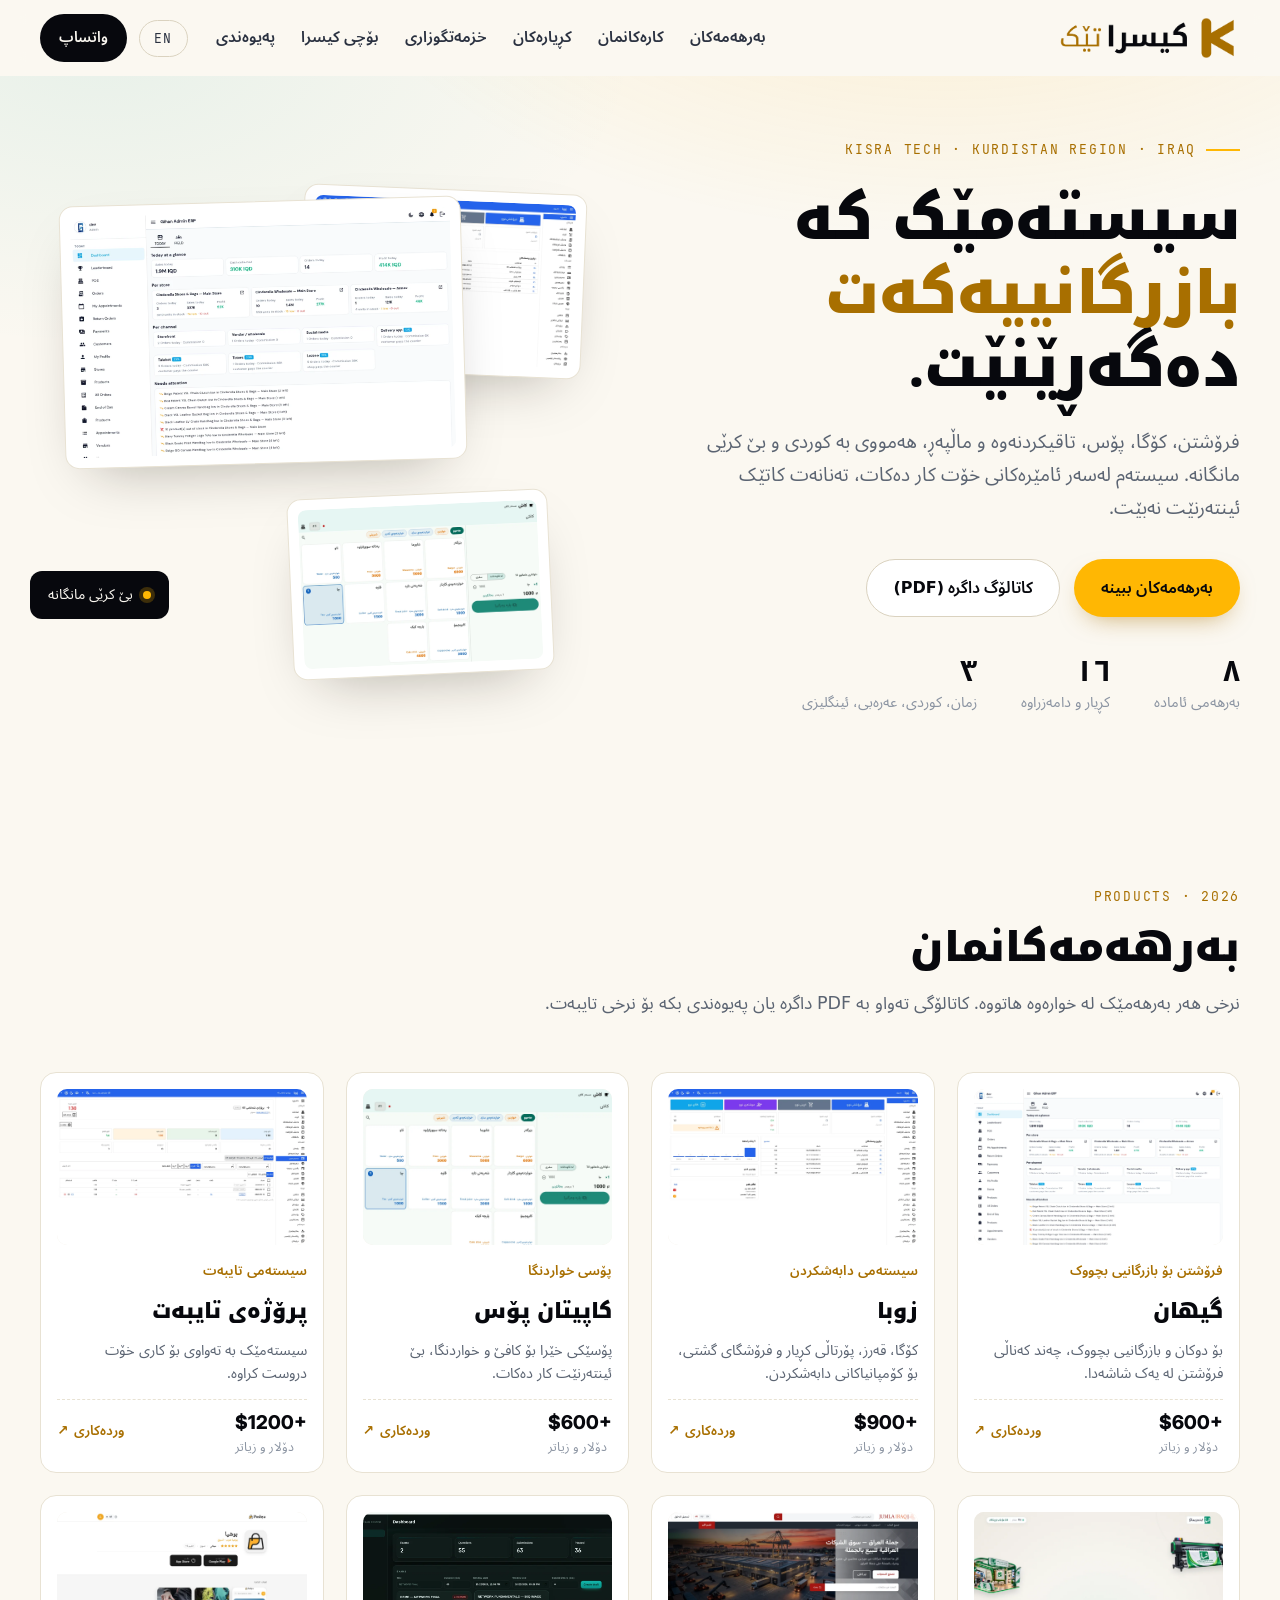
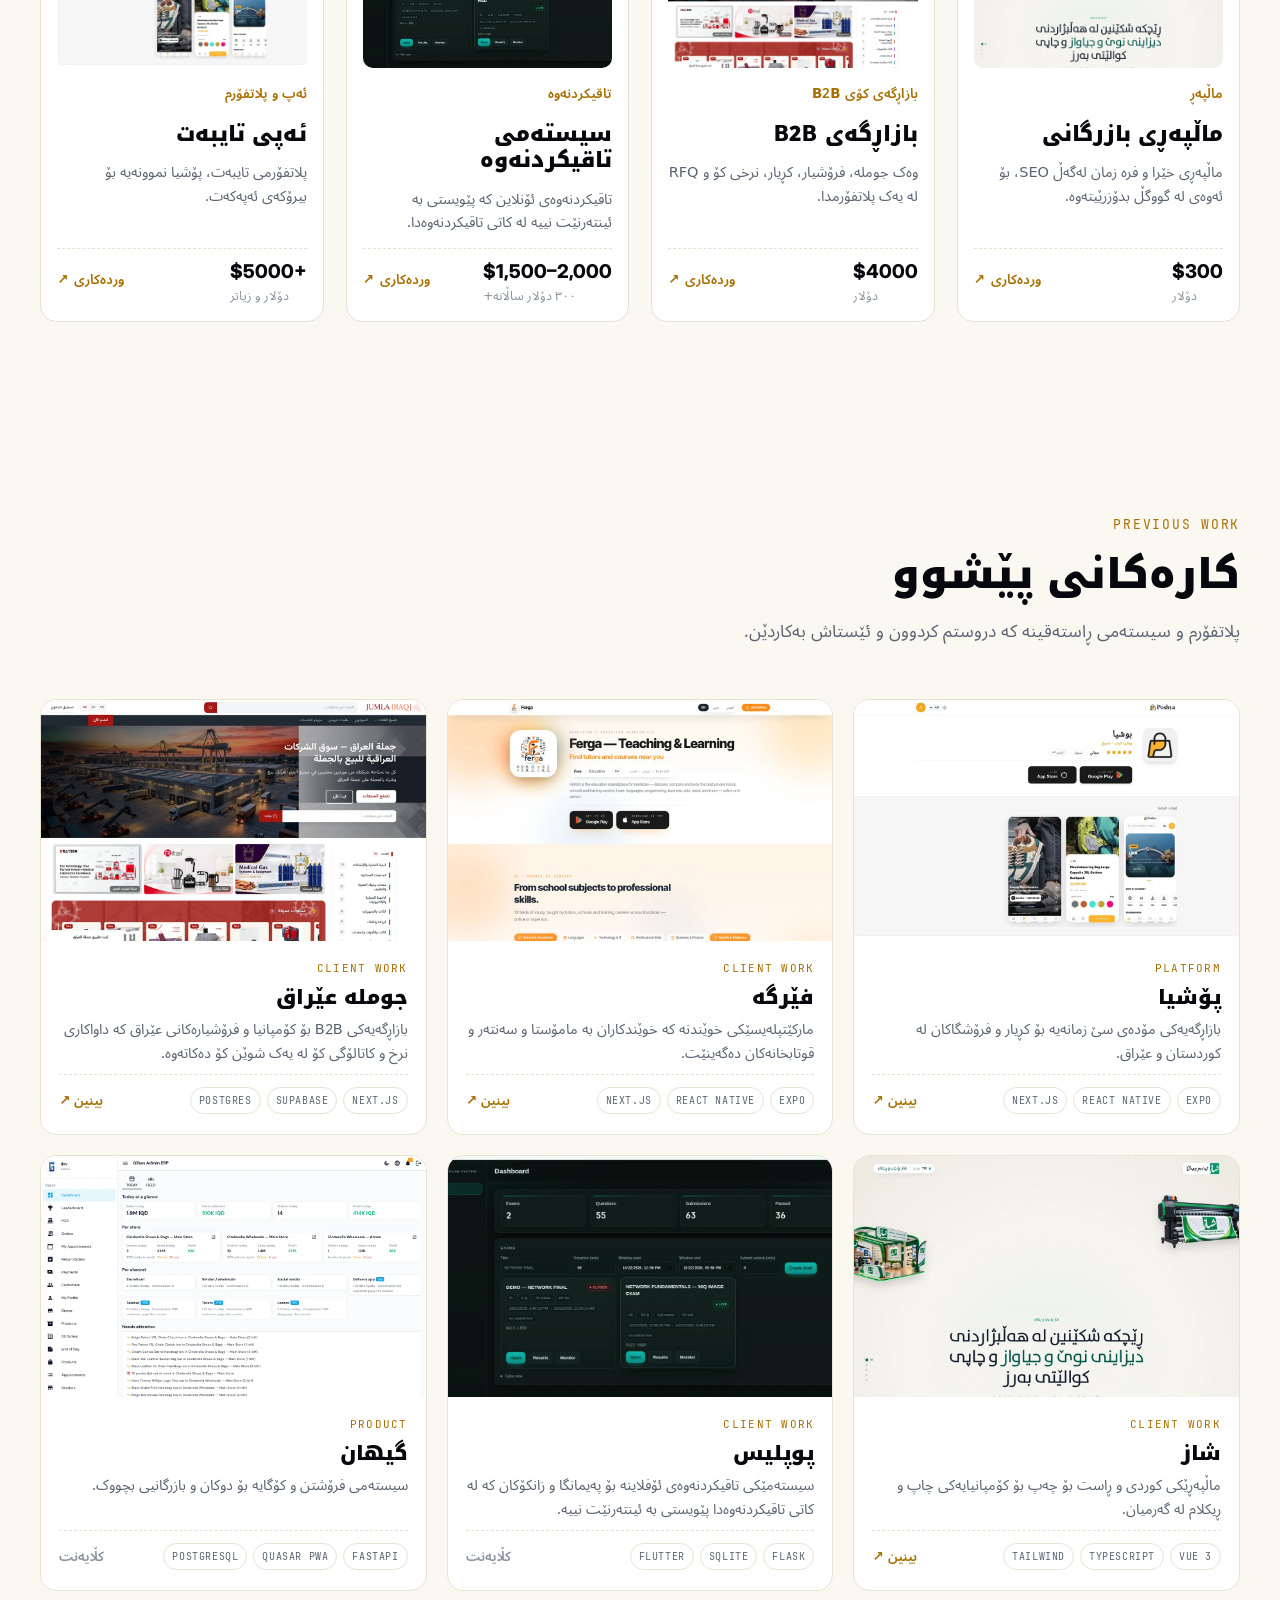
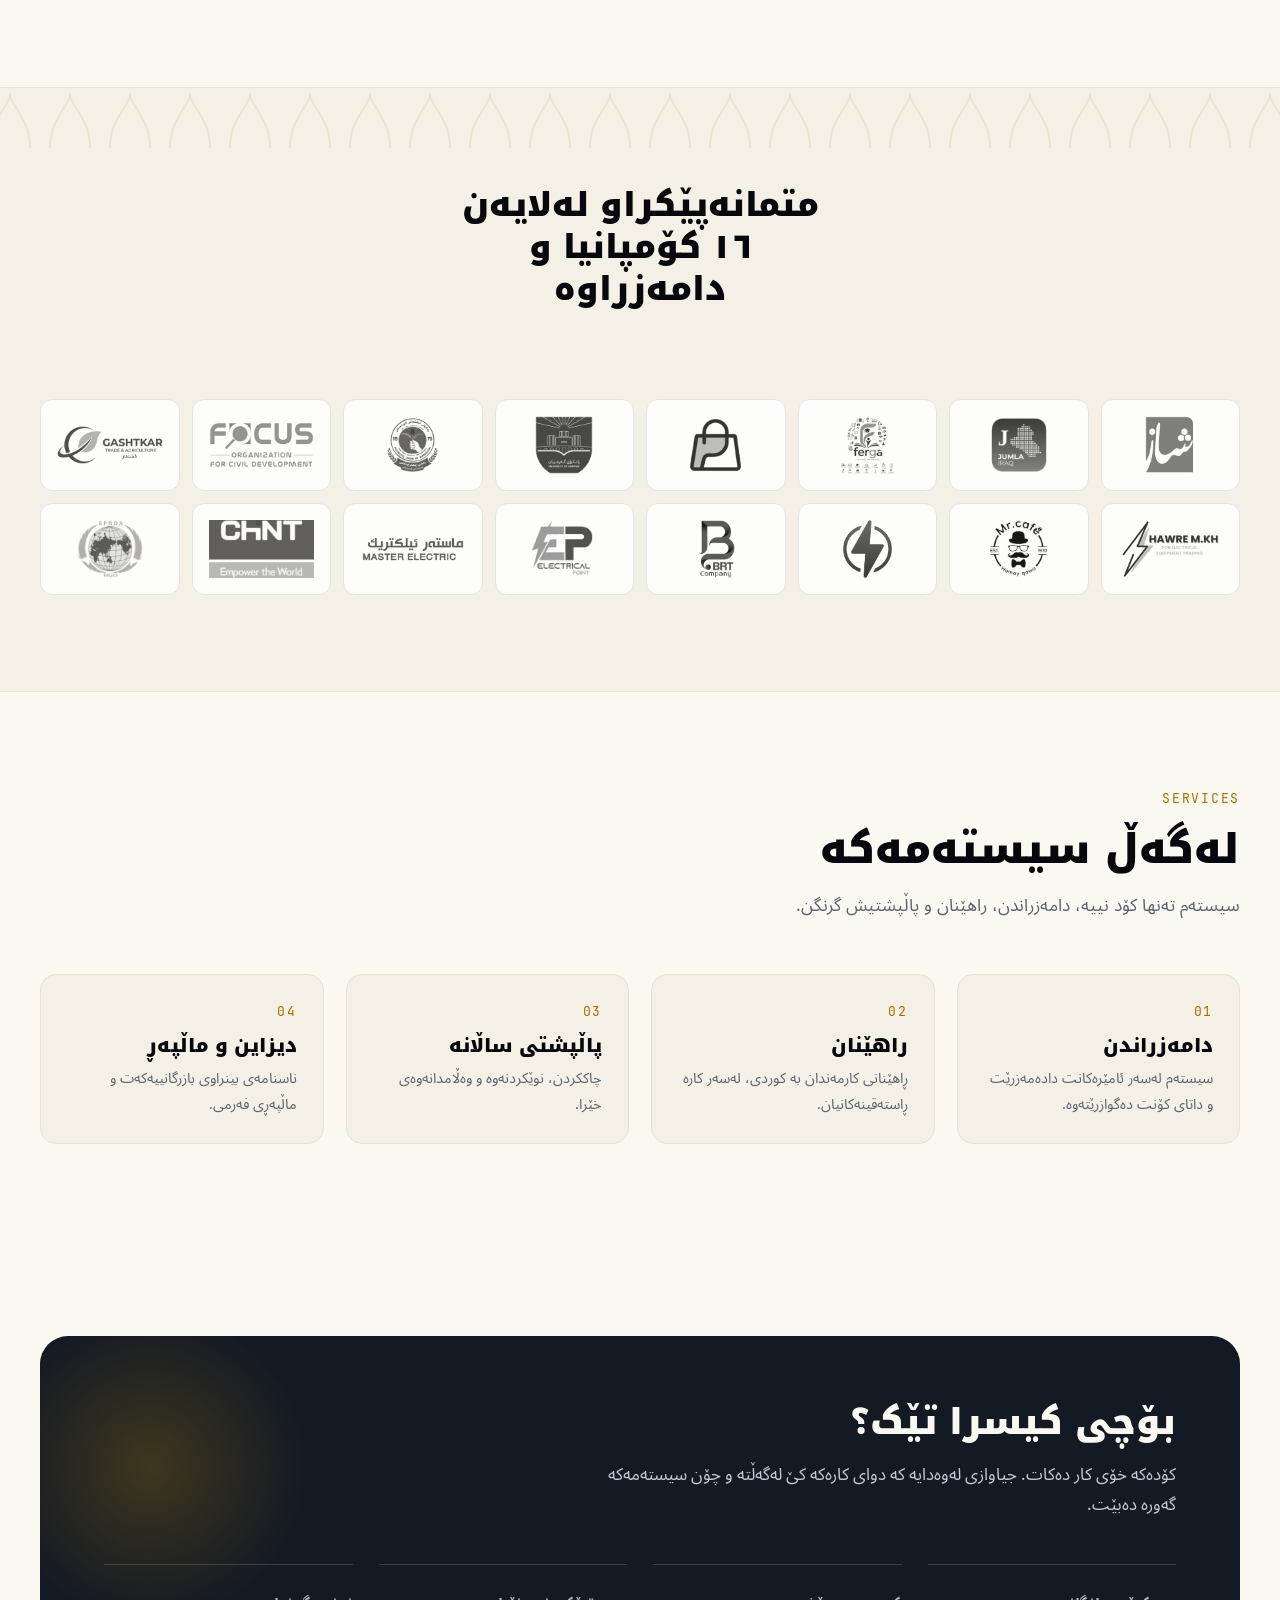
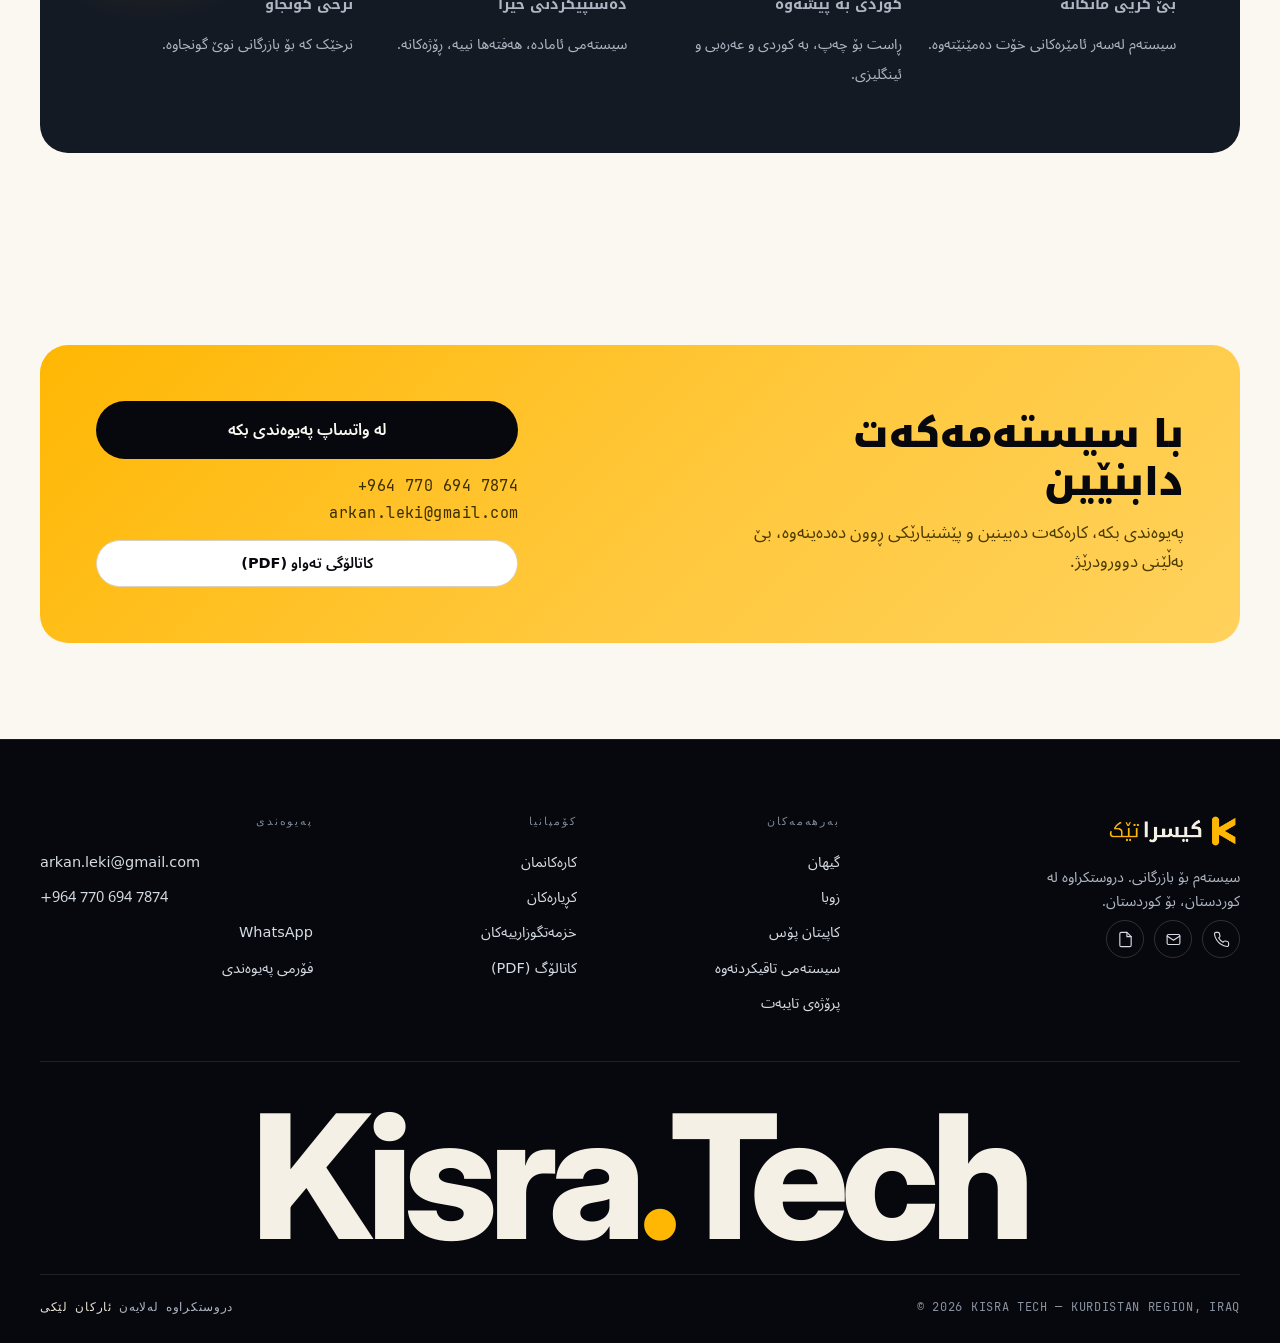
==== commit b3b45e37: "New dark editorial footer: big wordmark, 4-column links, social icons, bilingual credit" ====
--- a/index.html
+++ b/index.html
@@ -337,30 +337,50 @@
 
 <footer>
   <div class="wrap">
-    <div class="foot-grid">
+    <div class="foot-top">
       <div class="foot-brand">
-        <img class="ku" src="assets/logo/lockup-ku.png" alt="Kisra Tech — کیسرا تێک">
-        <img class="en" src="assets/logo/lockup-en.png" alt="Kisra Tech">
-        <p><span class="ku">سیستەم بۆ بازرگانی، دروستکراو لە کوردستان، بۆ کوردستان.</span><span class="en">Business software, built in Kurdistan for Kurdistan.</span></p>
+        <img class="foot-logo ku" src="assets/logo/lockup-ku-dark.png" alt="Kisra Tech — کیسرا تێک">
+        <img class="foot-logo en" src="assets/logo/lockup-en-dark.png" alt="Kisra Tech">
+        <p><span class="ku">سیستەم بۆ بازرگانی. دروستکراوە لە کوردستان، بۆ کوردستان.</span><span class="en">Business software. Built in Kurdistan, for Kurdistan.</span></p>
+        <div class="foot-social">
+          <a href="https://wa.me/9647706947874" target="_blank" rel="noopener" aria-label="WhatsApp" title="WhatsApp">
+            <svg viewBox="0 0 24 24" aria-hidden="true"><path d="M22 16.9v3a2 2 0 0 1-2.2 2 19.8 19.8 0 0 1-8.6-3.1 19.5 19.5 0 0 1-6-6A19.8 19.8 0 0 1 2.1 4.2 2 2 0 0 1 4.1 2h3a2 2 0 0 1 2 1.7c.1 1 .4 2 .7 2.9a2 2 0 0 1-.5 2.1L8.1 9.9a16 16 0 0 0 6 6l1.2-1.2a2 2 0 0 1 2.1-.5c.9.3 1.9.6 2.9.7a2 2 0 0 1 1.7 2z"/></svg>
+          </a>
+          <a href="mailto:arkan.leki@gmail.com" aria-label="Email" title="Email">
+            <svg viewBox="0 0 24 24" aria-hidden="true"><rect x="3" y="5" width="18" height="14" rx="2"/><path d="m3 7 9 6 9-6"/></svg>
+          </a>
+          <a href="assets/pdf/kisra-catalogue-long-a4.pdf" download aria-label="Catalogue PDF" title="Catalogue PDF">
+            <svg viewBox="0 0 24 24" aria-hidden="true"><path d="M14 2H6a2 2 0 0 0-2 2v16a2 2 0 0 0 2 2h12a2 2 0 0 0 2-2V8z"/><path d="M14 2v6h6"/></svg>
+          </a>
+        </div>
       </div>
       <div class="foot-col">
         <h4><span class="ku">بەرهەمەکان</span><span class="en">Products</span></h4>
-        <a href="#products"><span class="ku">گیهان</span><span class="en">Gihan</span></a>
-        <a href="#products"><span class="ku">زوبا</span><span class="en">Zuba</span></a>
-        <a href="#products"><span class="ku">کاپیتان پۆس</span><span class="en">Kapitan POS</span></a>
-        <a href="#products"><span class="ku">سیستەمی تاقیکردنەوە</span><span class="en">Exam system</span></a>
+        <a href="products/gihan.html"><span class="ku">گیهان</span><span class="en">Gihan</span></a>
+        <a href="products/zuba.html"><span class="ku">زوبا</span><span class="en">Zuba</span></a>
+        <a href="products/kapitan.html"><span class="ku">کاپیتان پۆس</span><span class="en">Kapitan POS</span></a>
+        <a href="products/exam.html"><span class="ku">سیستەمی تاقیکردنەوە</span><span class="en">Exam system</span></a>
+        <a href="products/custom.html"><span class="ku">پرۆژەی تایبەت</span><span class="en">Custom build</span></a>
+      </div>
+      <div class="foot-col">
+        <h4><span class="ku">کۆمپانیا</span><span class="en">Company</span></h4>
+        <a href="#work"><span class="ku">کارەکانمان</span><span class="en">Work</span></a>
+        <a href="#clients"><span class="ku">کڕیارەکان</span><span class="en">Clients</span></a>
+        <a href="#services"><span class="ku">خزمەتگوزارییەکان</span><span class="en">Services</span></a>
+        <a href="assets/pdf/kisra-catalogue-long-a4.pdf" download><span class="ku">کاتالۆگ (PDF)</span><span class="en">Catalogue (PDF)</span></a>
       </div>
       <div class="foot-col">
         <h4><span class="ku">پەیوەندی</span><span class="en">Contact</span></h4>
+        <a href="mailto:arkan.leki@gmail.com" dir="ltr">arkan.leki@gmail.com</a>
         <a href="tel:+9647706947874" dir="ltr">+964 770 694 7874</a>
-        <a href="mailto:arkan.leki@gmail.com" dir="ltr">arkan.leki@gmail.com</a>
         <a href="https://wa.me/9647706947874" target="_blank" rel="noopener">WhatsApp</a>
-        <a href="assets/pdf/kisra-catalogue-long-a4.pdf" download><span class="ku">کاتالۆگ (PDF)</span><span class="en">Catalogue (PDF)</span></a>
-      </div>
-    </div>
+        <a href="#contact"><span class="ku">فۆرمی پەیوەندی</span><span class="en">Get in touch</span></a>
+      </div>
+    </div>
+    <div class="foot-wordmark">Kisra<span class="dot">.</span>Tech</div>
     <div class="foot-bottom">
-      <span class="mono">© <span id="year">2026</span> KISRA TECH — KURDISTAN REGION, IRAQ</span>
-      <span class="mono"><span class="ku">سیستەم بۆ بازرگانی</span><span class="en">Structure, in software.</span></span>
+      <span dir="ltr">© <span id="year">2026</span> KISRA TECH — KURDISTAN REGION, IRAQ</span>
+      <span class="foot-made"><span class="ku">دروستکراوە لەلایەن <b>ئارکان لێکی</b></span><span class="en">Designed and built by <b>Arkan Leki</b></span></span>
     </div>
   </div>
 </footer>
--- a/css/styles.css
+++ b/css/styles.css
@@ -210,15 +210,57 @@
 .cta-contact{font-family:var(--font-mono);font-size:15px;letter-spacing:.03em;color:#3A2D00}
 .cta-contact a:hover{color:#000;text-decoration:underline}
 
-/* ---------- footer ---------- */
-footer{border-top:1px solid var(--paper-200);padding:52px 0 40px;background:var(--paper-100)}
-.foot-grid{display:grid;grid-template-columns:1.4fr 1fr 1fr;gap:40px}
-.foot-brand img{height:40px;margin-bottom:14px}
-.foot-brand p{color:var(--slate);font-size:14.5px;max-width:34ch}
-.foot-col h4{font-family:var(--font-body);font-weight:600;font-size:14px;color:var(--muted);margin:0 0 12px}
-.foot-col a{display:block;color:var(--ink-600);font-size:15px;padding:4px 0}
-.foot-col a:hover{color:var(--ink)}
-.foot-bottom{display:flex;justify-content:space-between;gap:16px;margin-top:40px;padding-top:22px;border-top:1px solid var(--paper-200);color:var(--muted);font-size:13px;flex-wrap:wrap}
+/* ---------- footer (dark, editorial) ---------- */
+footer{
+  background:#07080D;color:#E8E2D3;padding:72px 0 0;
+  border-top:1px solid rgba(255,255,255,.08);
+}
+footer .wrap{position:relative}
+.foot-top{
+  display:grid;grid-template-columns:1.6fr 1fr 1fr 1.2fr;gap:36px;
+  padding-bottom:40px;border-bottom:1px solid rgba(255,255,255,.1);
+}
+.foot-brand .foot-logo{height:38px;width:auto;margin-bottom:16px;display:block}
+.foot-brand p{color:#AEB7C4;font-size:14.5px;line-height:1.65;max-width:32ch}
+.foot-col h4{
+  font-family:var(--font-mono);font-weight:400;font-size:10.5px;letter-spacing:.18em;
+  text-transform:uppercase;color:#7C8798;margin:0 0 14px;
+}
+.foot-col a{display:block;color:#D6DCE5;font-size:14.5px;padding:5px 0;transition:color .18s ease}
+.foot-col a:hover{color:var(--gold)}
+.foot-social{display:flex;gap:10px;margin-top:6px}
+.foot-social a{
+  width:38px;height:38px;border:1px solid rgba(255,255,255,.16);border-radius:50%;
+  display:inline-flex;align-items:center;justify-content:center;padding:0;
+  color:#D6DCE5;transition:.18s ease;
+}
+.foot-social a:hover{border-color:var(--gold);color:var(--gold);transform:translateY(-2px)}
+.foot-social svg{width:17px;height:17px;stroke:currentColor;fill:none;stroke-width:1.6;stroke-linecap:round;stroke-linejoin:round}
+.foot-wordmark{
+  font-family:var(--font-latin);font-weight:800;letter-spacing:-.045em;line-height:.82;
+  font-size:clamp(64px,13.5vw,208px);color:#F4F0E6;
+  padding:44px 0 26px;text-align:center;user-select:none;
+}
+.foot-wordmark .dot{color:var(--gold)}
+.foot-bottom{
+  display:flex;justify-content:space-between;align-items:center;gap:18px;flex-wrap:wrap;
+  padding:22px 0 26px;border-top:1px solid rgba(255,255,255,.1);
+  font-family:var(--font-mono);font-size:11.5px;letter-spacing:.06em;color:#8A93A1;
+}
+.foot-bottom a{color:#AEB7C4}
+.foot-bottom a:hover{color:var(--gold)}
+.foot-made{color:#AEB7C4}
+.foot-made b{color:#E8E2D3;font-weight:400}
+@media (max-width:1080px){
+  .foot-top{grid-template-columns:1fr 1fr;gap:28px}
+  .foot-brand{grid-column:1/-1}
+}
+@media (max-width:760px){
+  footer{padding-top:52px}
+  .foot-top{grid-template-columns:1fr;gap:24px;padding-bottom:28px}
+  .foot-wordmark{font-size:clamp(52px,17vw,96px);padding:30px 0 18px}
+  .foot-bottom{flex-direction:column;align-items:flex-start;gap:8px;font-size:10.5px}
+}
 
 /* ---------- reveal ---------- */
 .reveal{opacity:0;transform:translateY(18px);transition:opacity .6s cubic-bezier(.2,.7,.2,1),transform .6s cubic-bezier(.2,.7,.2,1)}
@@ -238,6 +280,14 @@
 }
 @media (max-width:760px){
   .wrap{width:calc(100% - 32px)}
+  /* mobile nav: logo right, actions pinned to the left edge */
+  .nav-in{gap:10px}
+  .brand{flex:1 1 auto;min-width:0}
+  .brand img{height:40px}
+  .nav-actions{gap:10px;flex:none;margin-inline-start:0;margin-inline-end:-6px}
+  /* hamburger last in flow = flush to the physical END (left in RTL) */
+  .burger{order:9;padding:10px 6px;margin-inline-start:0;margin-inline-end:0}
+  .lang-btn{padding:8px 12px;font-size:11.5px}
   .nav-links{
     position:fixed;inset-inline:0;top:var(--nav-h);background:var(--paper);
     flex-direction:column;align-items:flex-start;gap:6px;padding:18px 24px 26px;
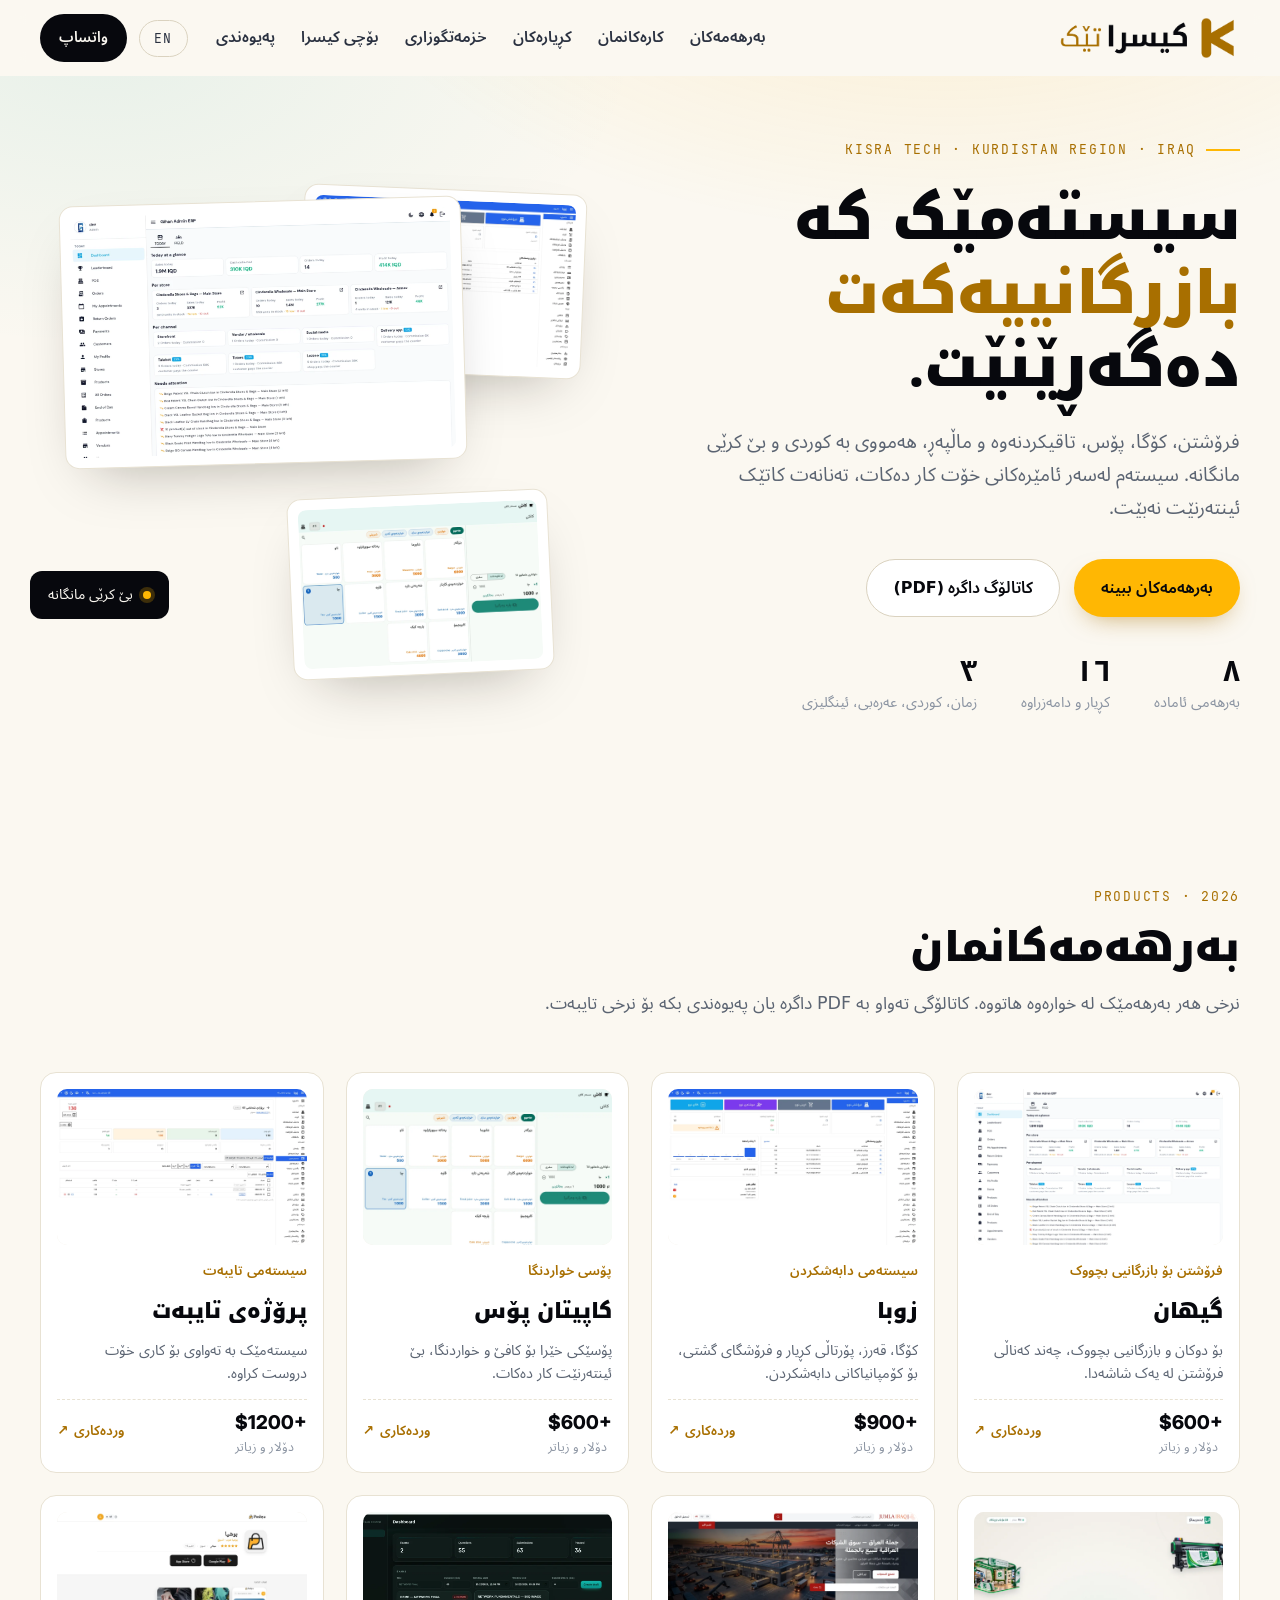
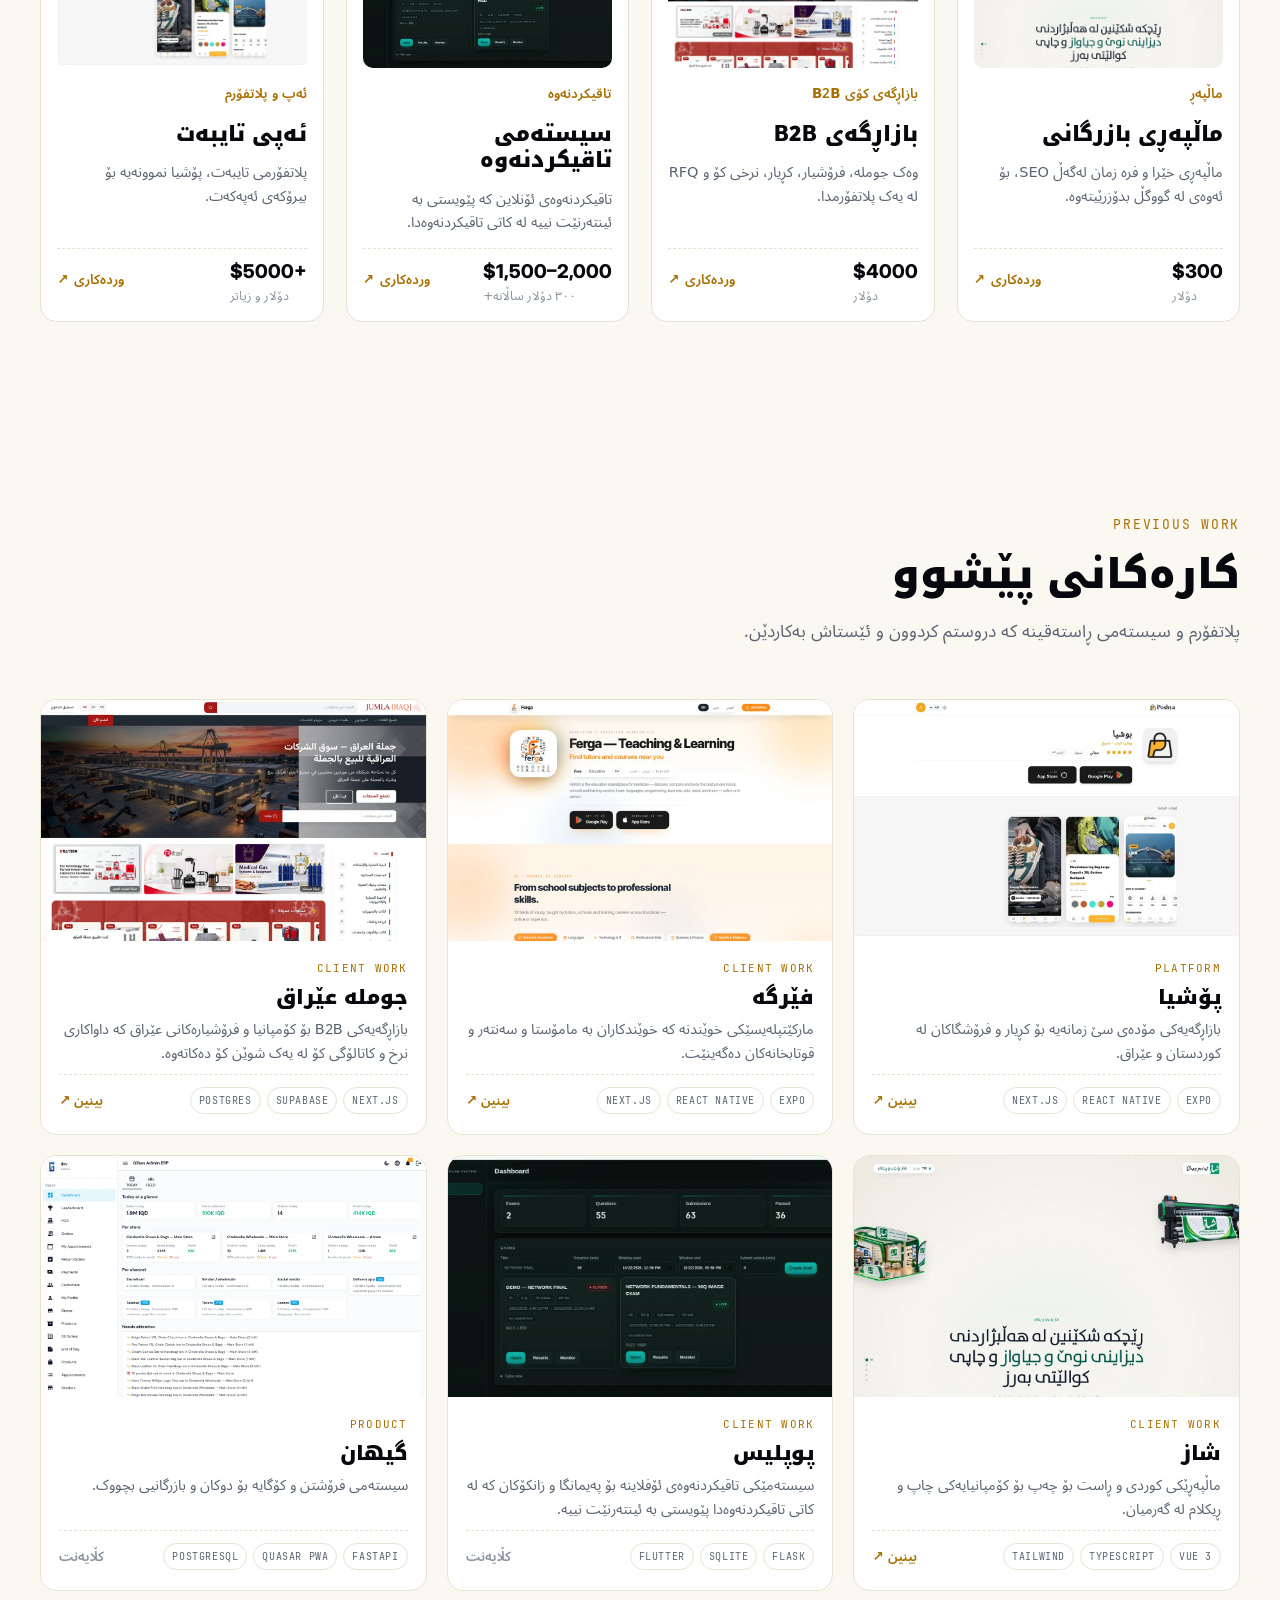
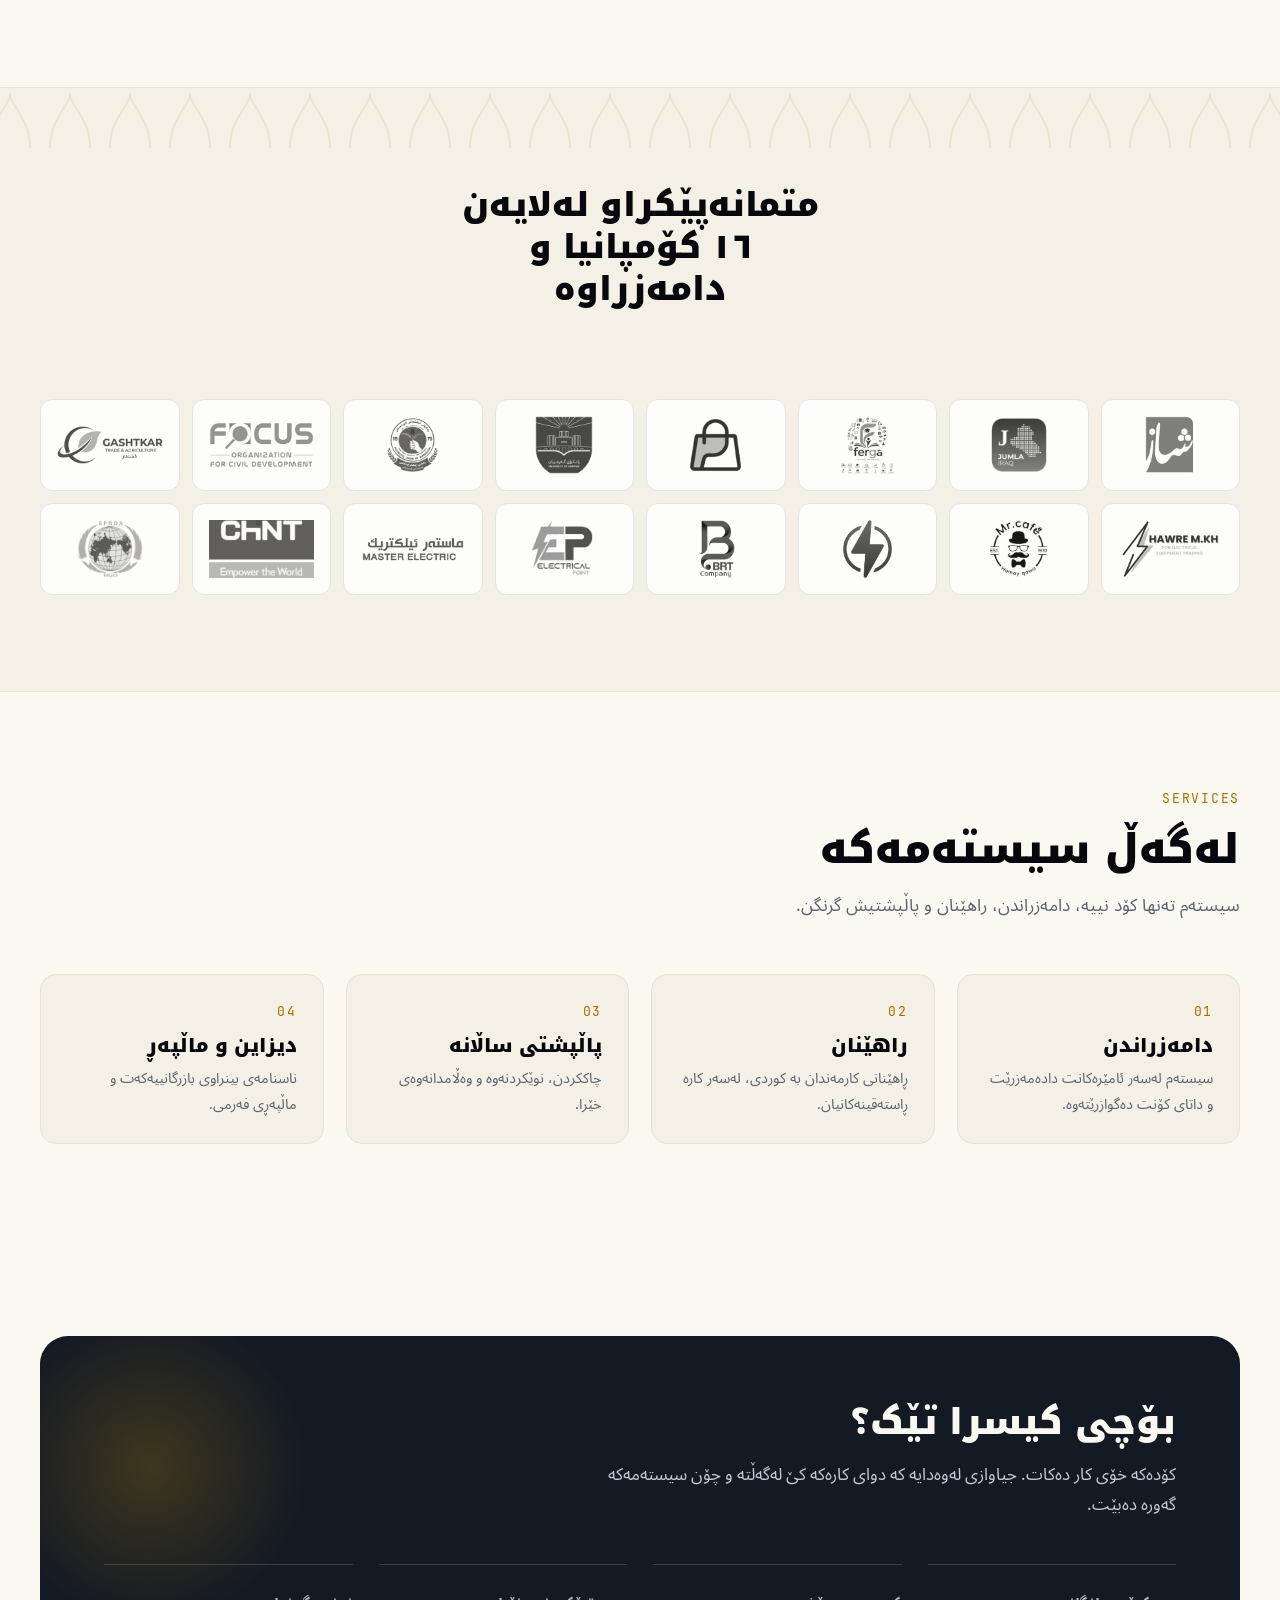
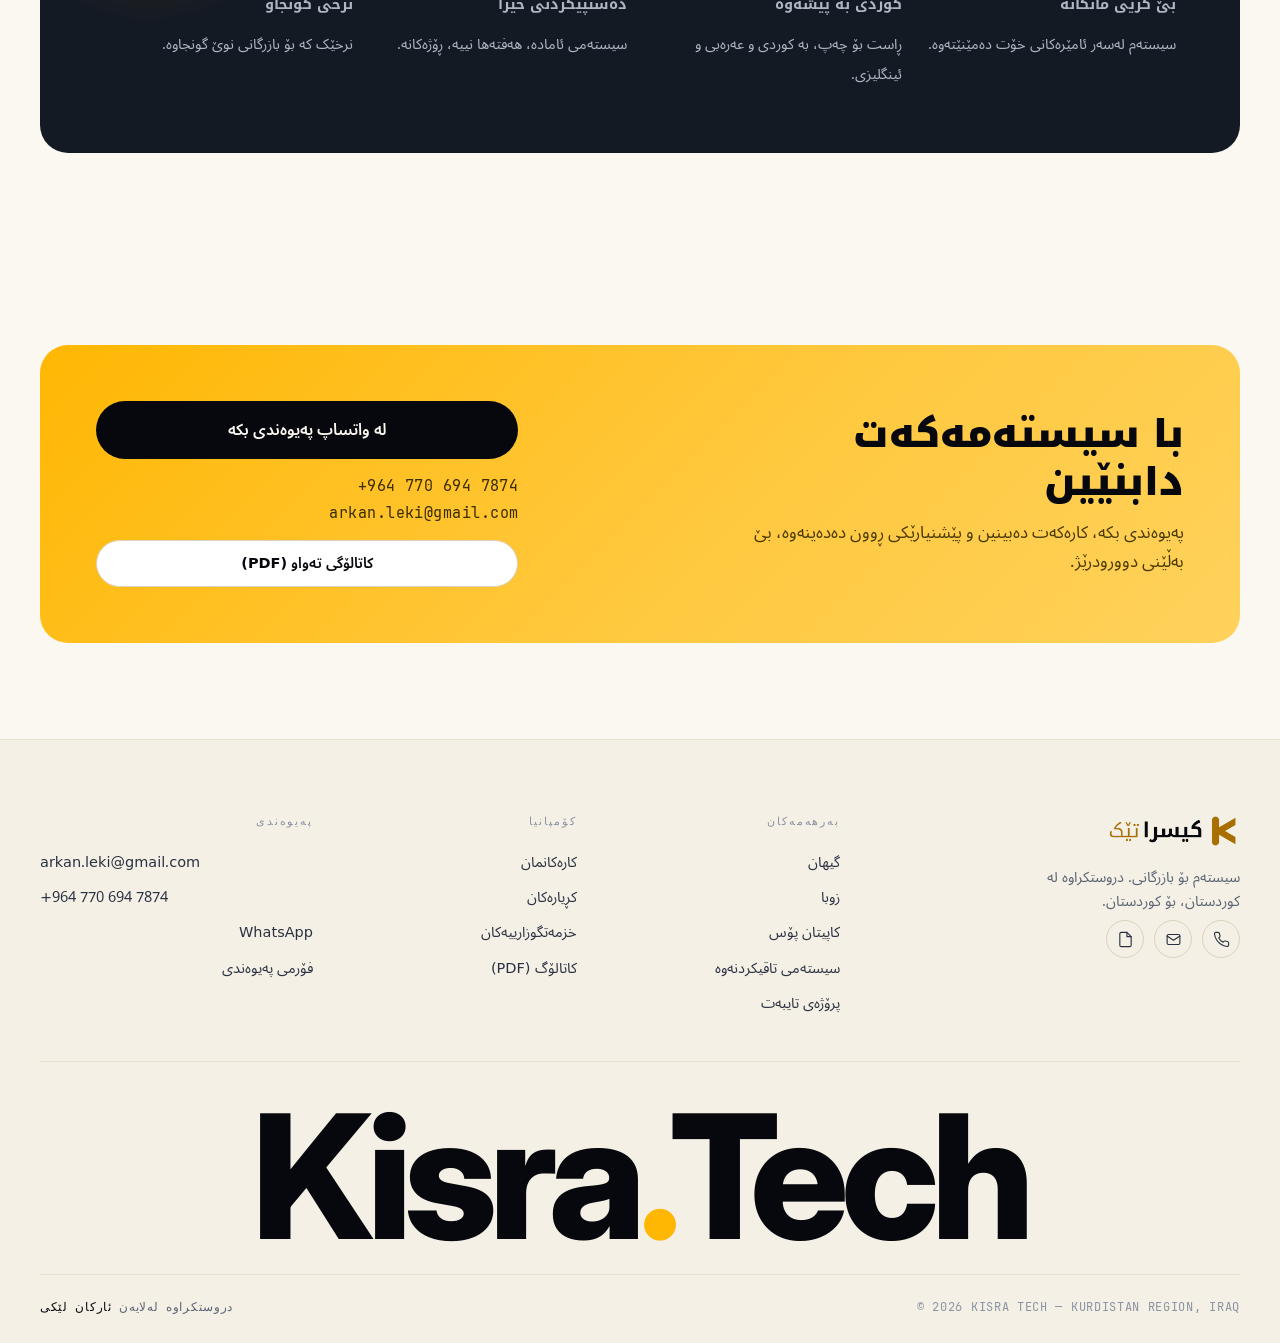
==== commit 50ae3baf: "Footer: keep blueprint layout (big wordmark, columns, socials) but brand paper theme" ====
--- a/index.html
+++ b/index.html
@@ -339,8 +339,8 @@
   <div class="wrap">
     <div class="foot-top">
       <div class="foot-brand">
-        <img class="foot-logo ku" src="assets/logo/lockup-ku-dark.png" alt="Kisra Tech — کیسرا تێک">
-        <img class="foot-logo en" src="assets/logo/lockup-en-dark.png" alt="Kisra Tech">
+        <img class="foot-logo ku" src="assets/logo/lockup-ku.png" alt="Kisra Tech — کیسرا تێک">
+        <img class="foot-logo en" src="assets/logo/lockup-en.png" alt="Kisra Tech">
         <p><span class="ku">سیستەم بۆ بازرگانی. دروستکراوە لە کوردستان، بۆ کوردستان.</span><span class="en">Business software. Built in Kurdistan, for Kurdistan.</span></p>
         <div class="foot-social">
           <a href="https://wa.me/9647706947874" target="_blank" rel="noopener" aria-label="WhatsApp" title="WhatsApp">
--- a/css/styles.css
+++ b/css/styles.css
@@ -210,47 +210,47 @@
 .cta-contact{font-family:var(--font-mono);font-size:15px;letter-spacing:.03em;color:#3A2D00}
 .cta-contact a:hover{color:#000;text-decoration:underline}
 
-/* ---------- footer (dark, editorial) ---------- */
+/* ---------- footer (editorial, paper theme) ---------- */
 footer{
-  background:#07080D;color:#E8E2D3;padding:72px 0 0;
-  border-top:1px solid rgba(255,255,255,.08);
+  background:var(--paper-100);color:var(--ink);padding:72px 0 0;
+  border-top:1px solid var(--paper-200);
 }
 footer .wrap{position:relative}
 .foot-top{
   display:grid;grid-template-columns:1.6fr 1fr 1fr 1.2fr;gap:36px;
-  padding-bottom:40px;border-bottom:1px solid rgba(255,255,255,.1);
+  padding-bottom:40px;border-bottom:1px solid var(--paper-200);
 }
 .foot-brand .foot-logo{height:38px;width:auto;margin-bottom:16px;display:block}
-.foot-brand p{color:#AEB7C4;font-size:14.5px;line-height:1.65;max-width:32ch}
+.foot-brand p{color:var(--slate);font-size:14.5px;line-height:1.65;max-width:32ch}
 .foot-col h4{
   font-family:var(--font-mono);font-weight:400;font-size:10.5px;letter-spacing:.18em;
-  text-transform:uppercase;color:#7C8798;margin:0 0 14px;
-}
-.foot-col a{display:block;color:#D6DCE5;font-size:14.5px;padding:5px 0;transition:color .18s ease}
-.foot-col a:hover{color:var(--gold)}
+  text-transform:uppercase;color:var(--muted);margin:0 0 14px;
+}
+.foot-col a{display:block;color:var(--ink-600);font-size:14.5px;padding:5px 0;transition:color .18s ease}
+.foot-col a:hover{color:var(--gold-700)}
 .foot-social{display:flex;gap:10px;margin-top:6px}
 .foot-social a{
-  width:38px;height:38px;border:1px solid rgba(255,255,255,.16);border-radius:50%;
+  width:38px;height:38px;border:1px solid var(--paper-300);border-radius:50%;
   display:inline-flex;align-items:center;justify-content:center;padding:0;
-  color:#D6DCE5;transition:.18s ease;
-}
-.foot-social a:hover{border-color:var(--gold);color:var(--gold);transform:translateY(-2px)}
+  color:var(--ink-600);transition:.18s ease;
+}
+.foot-social a:hover{border-color:var(--gold);color:var(--gold-700);transform:translateY(-2px)}
 .foot-social svg{width:17px;height:17px;stroke:currentColor;fill:none;stroke-width:1.6;stroke-linecap:round;stroke-linejoin:round}
 .foot-wordmark{
   font-family:var(--font-latin);font-weight:800;letter-spacing:-.045em;line-height:.82;
-  font-size:clamp(64px,13.5vw,208px);color:#F4F0E6;
+  font-size:clamp(64px,13.5vw,208px);color:var(--ink);
   padding:44px 0 26px;text-align:center;user-select:none;
 }
 .foot-wordmark .dot{color:var(--gold)}
 .foot-bottom{
   display:flex;justify-content:space-between;align-items:center;gap:18px;flex-wrap:wrap;
-  padding:22px 0 26px;border-top:1px solid rgba(255,255,255,.1);
-  font-family:var(--font-mono);font-size:11.5px;letter-spacing:.06em;color:#8A93A1;
-}
-.foot-bottom a{color:#AEB7C4}
-.foot-bottom a:hover{color:var(--gold)}
-.foot-made{color:#AEB7C4}
-.foot-made b{color:#E8E2D3;font-weight:400}
+  padding:22px 0 26px;border-top:1px solid var(--paper-200);
+  font-family:var(--font-mono);font-size:11.5px;letter-spacing:.06em;color:var(--muted);
+}
+.foot-bottom a{color:var(--slate)}
+.foot-bottom a:hover{color:var(--gold-700)}
+.foot-made{color:var(--slate)}
+.foot-made b{color:var(--ink);font-weight:400}
 @media (max-width:1080px){
   .foot-top{grid-template-columns:1fr 1fr;gap:28px}
   .foot-brand{grid-column:1/-1}
